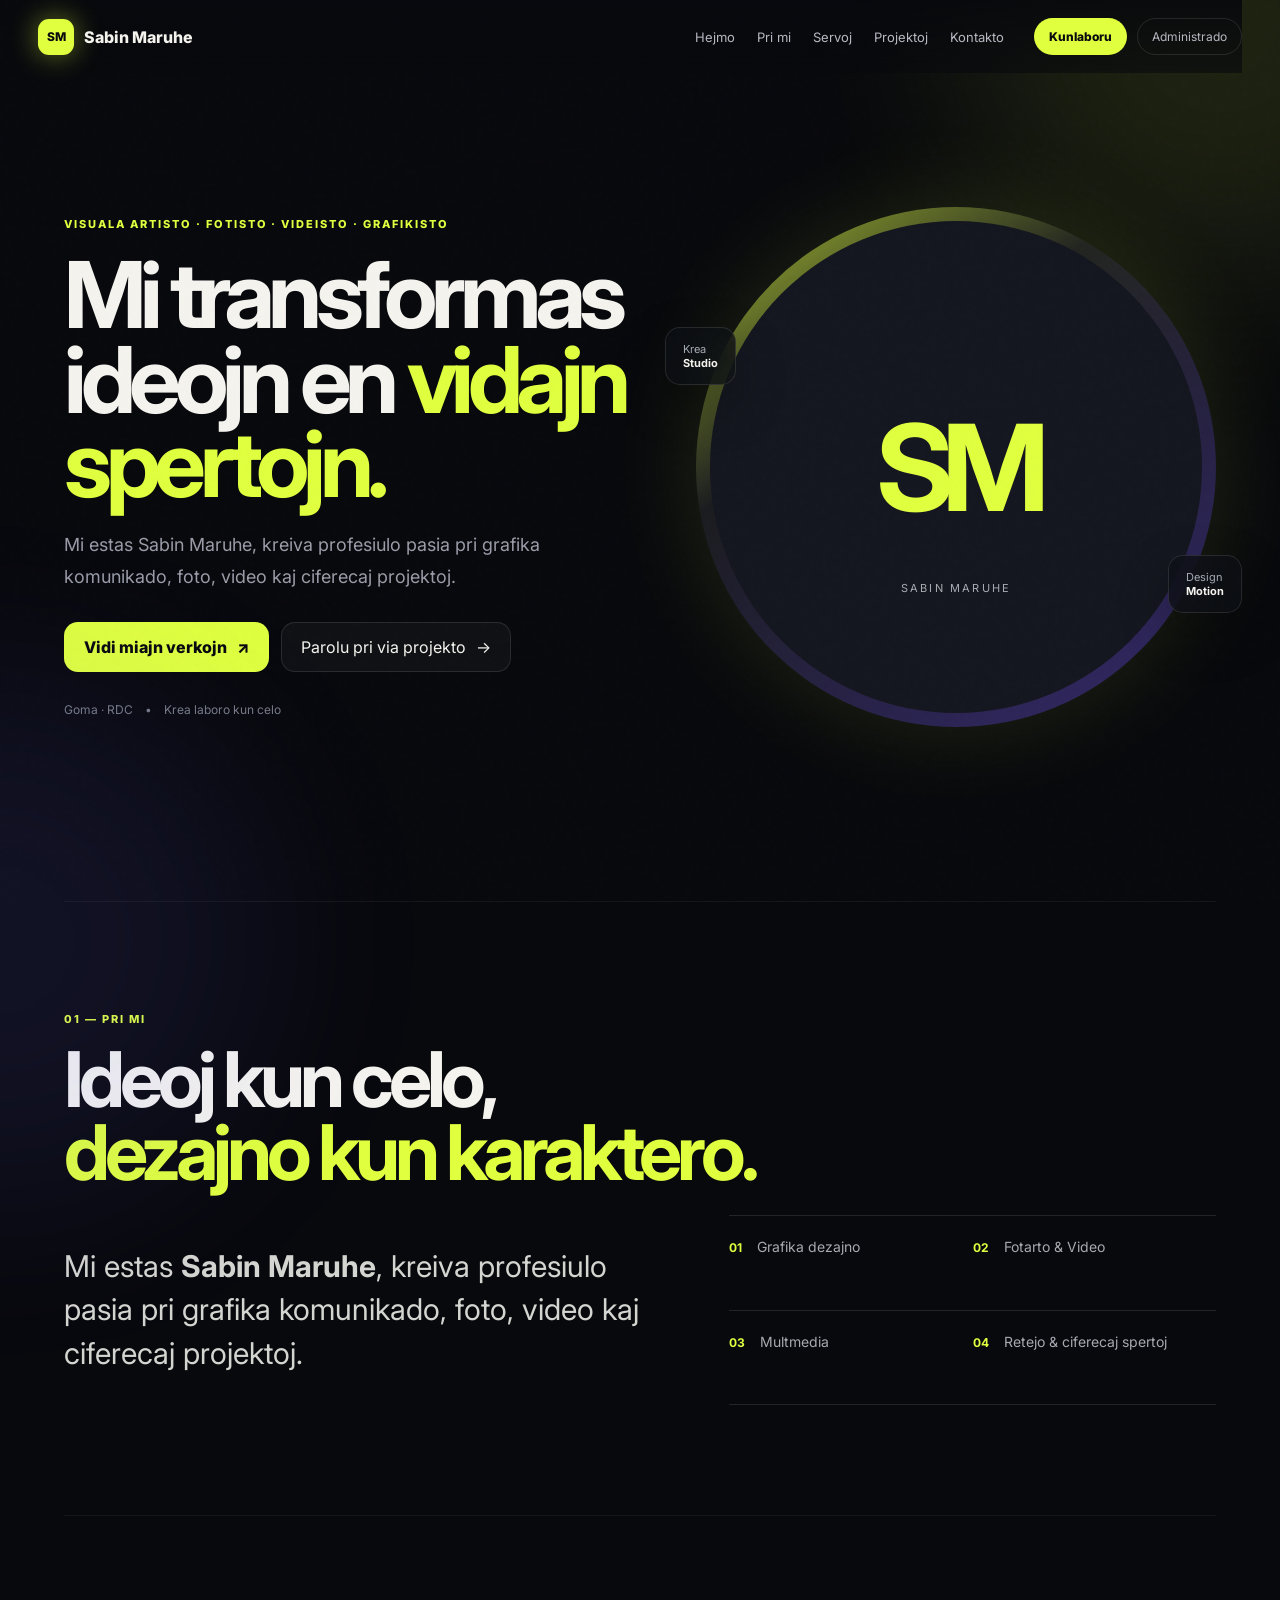
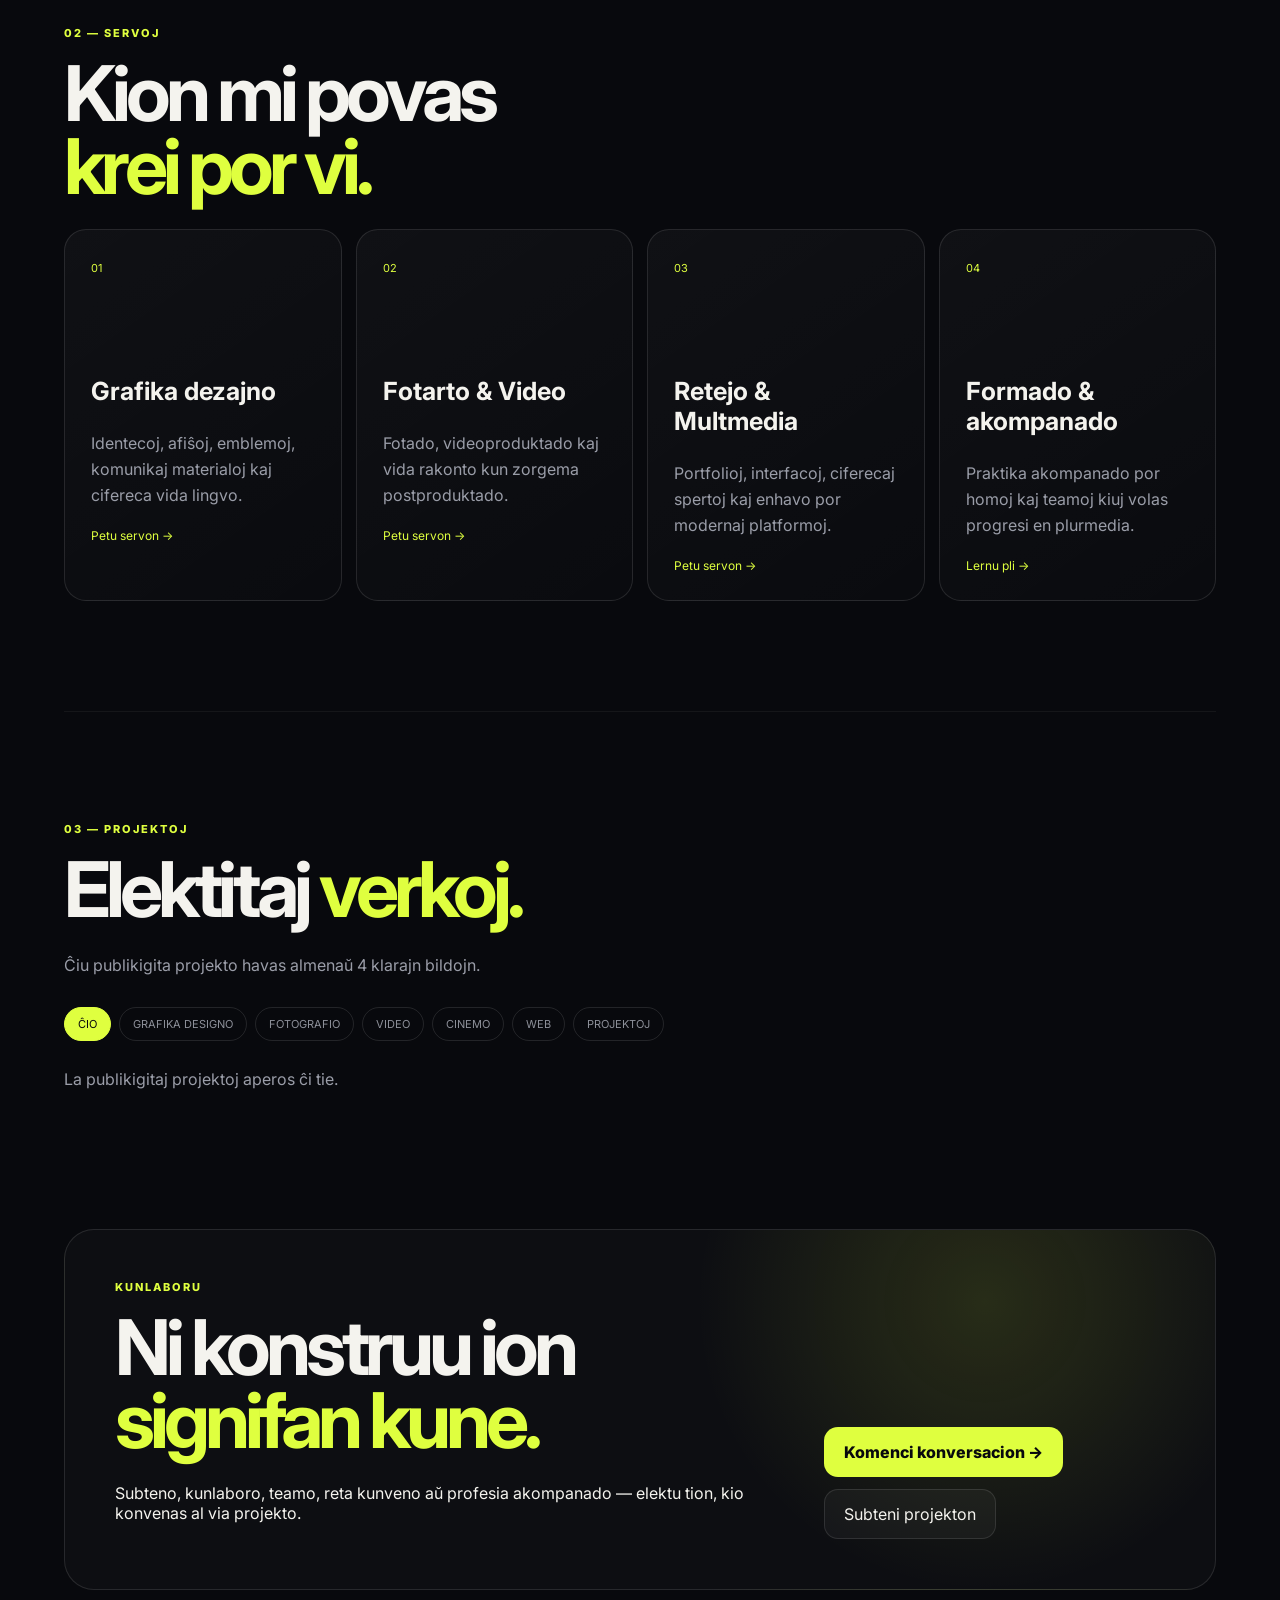
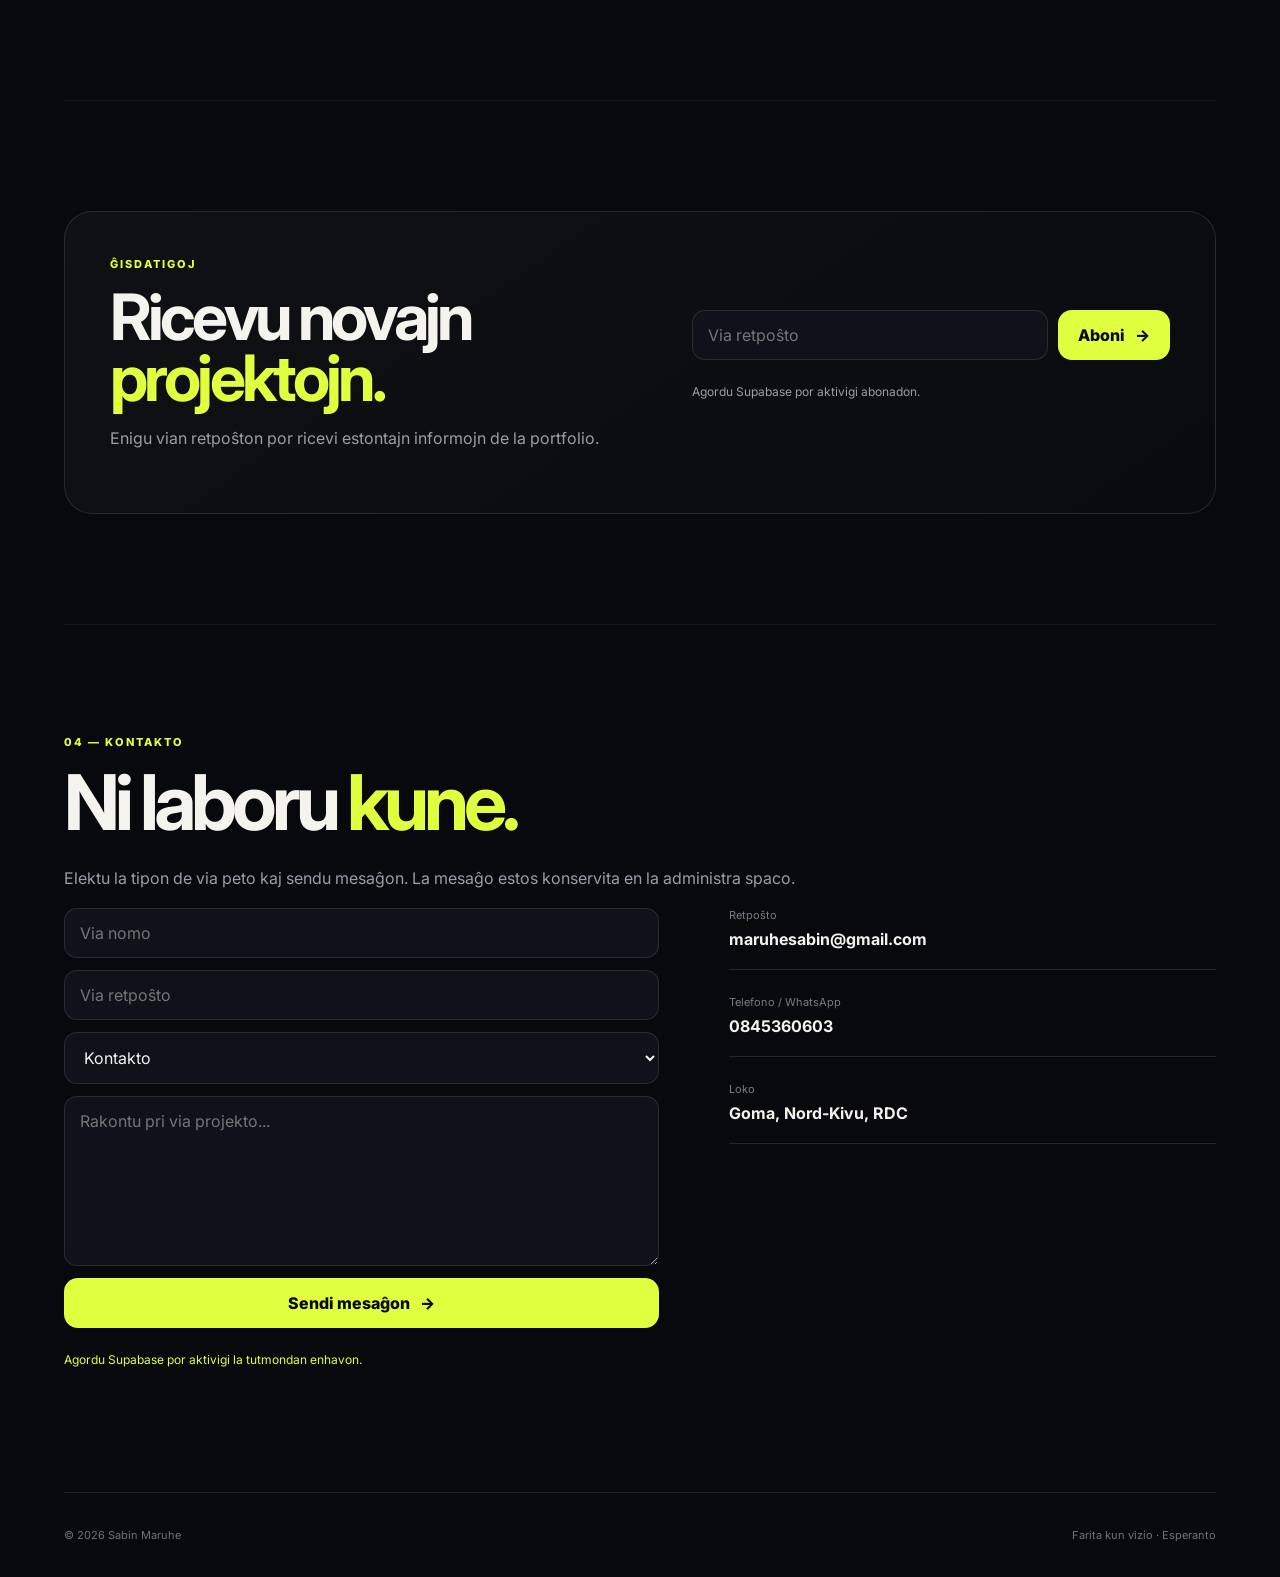
==== index.html @ be7c80eb "sabin-maruhe-portfolio Portfolio professionnel de Sabin Maruhe — graphisme, photographie, vidéo et m" ====
<!doctype html>
<html lang="eo">
<head>
<meta charset="utf-8">
<meta name="viewport" content="width=device-width,initial-scale=1">
<meta name="description" content="Sabin Maruhe — portfolio de grafika dezajno, fotarto, video kaj ciferecaj projektoj.">
<meta name="theme-color" content="#08090d">
<title>Sabin Maruhe — Portfolio</title><link rel="icon" type="image/png" href="assets/favicon.png">
<link rel="preconnect" href="https://fonts.googleapis.com">
<link rel="preconnect" href="https://fonts.gstatic.com" crossorigin>
<link href="https://fonts.googleapis.com/css2?family=Inter:wght@400;500;600;700;800&display=swap" rel="stylesheet">
<link rel="stylesheet" href="style.css">
</head>
<body>
<div class="noise" aria-hidden="true"></div><div class="orb orb-a" aria-hidden="true"></div><div class="orb orb-b" aria-hidden="true"></div>

<header class="site-header">
  <a class="brand" href="#home" aria-label="Sabin Maruhe">
    <span class="brand-mark">SM</span><span>Sabin Maruhe</span>
  </a>
  <nav id="mainNav" aria-label="Ĉefa navigado">
    <a href="#home">Hejmo</a><a href="#about">Pri mi</a><a href="#services">Servoj</a><a href="#projects">Projektoj</a><a href="#contact">Kontakto</a>
  </nav>
  <div class="header-actions">
    <a class="pill-link" href="#contact">Kunlaboru</a>
    <a class="admin-link" href="admin.html">Administrado</a>
    <button class="menu-btn" id="menuBtn" aria-label="Menu" aria-expanded="false">☰</button>
  </div>
</header>

<main>
<section id="home" class="hero section-pad">
  <div class="hero-copy reveal">
    <div class="eyebrow">VISUALA ARTISTO · FOTISTO · VIDEISTO · GRAFIKISTO</div>
    <h1 id="heroTitle">Mi transformas <span>ideojn</span> en vidajn spertojn.</h1>
    <p id="heroBio" class="lead">Grafika dezajno, fotarto, video kaj ciferecaj spertoj kreitaj por doni al projektoj klaran kaj fortan identecon.</p>
    <div class="hero-actions">
      <a class="btn primary" href="#projects">Vidi miajn verkojn <span>↗</span></a>
      <a class="btn secondary" href="#contact">Parolu pri via projekto <span>→</span></a>
    </div>
    <div class="hero-trust"><span id="heroLocation">Goma · RDC</span><span>•</span><span>Krea laboro kun celo</span></div>
  </div>
  <div class="hero-visual reveal delay-1">
    <div class="profile-frame">
      <img id="profileImage" class="profile-image hidden" alt="Profilfoto de Sabin Maruhe" loading="eager">
      <div id="profileFallback" class="profile-placeholder"><strong>SM</strong><small>Sabin Maruhe</small></div>
      <div class="floating-card card-one">Krea<br><b>Studio</b></div>
      <div class="floating-card card-two">Design<br><b>Motion</b></div>
    </div>
  </div>
</section>

<section id="about" class="section-pad section">
  <div class="section-head reveal"><div class="eyebrow">01 — PRI MI</div><h2>Ideoj kun celo,<br><span>dezajno kun karaktero.</span></h2></div>
  <div class="about-grid">
    <p id="aboutBio" class="large-text reveal">Mi estas <b>Sabin Maruhe</b>, kreiva profesiulo pasia pri grafika komunikado, foto, video kaj ciferecaj projektoj.</p>
    <div class="facts reveal delay-1">
      <div><b>01</b><span>Grafika dezajno</span></div><div><b>02</b><span>Fotarto & Video</span></div>
      <div><b>03</b><span>Multmedia</span></div><div><b>04</b><span>Retejo & ciferecaj spertoj</span></div>
    </div>
  </div>
</section>

<section id="services" class="section-pad section">
  <div class="section-head reveal"><div class="eyebrow">02 — SERVOJ</div><h2>Kion mi povas<br><span>krei por vi.</span></h2></div>
  <div class="service-grid">
    <article class="service-card reveal"><span>01</span><h3>Grafika dezajno</h3><p>Identecoj, afiŝoj, emblemoj, komunikaj materialoj kaj cifereca vida lingvo.</p><a href="#contact" data-request="Grafika dezajno">Petu servon →</a></article>
    <article class="service-card reveal delay-1"><span>02</span><h3>Fotarto & Video</h3><p>Fotado, videoproduktado kaj vida rakonto kun zorgema postproduktado.</p><a href="#contact" data-request="Fotarto / Video">Petu servon →</a></article>
    <article class="service-card reveal delay-2"><span>03</span><h3>Retejo & Multmedia</h3><p>Portfolioj, interfacoj, ciferecaj spertoj kaj enhavo por modernaj platformoj.</p><a href="#contact" data-request="Retejo / Multmedia">Petu servon →</a></article>
    <article class="service-card reveal"><span>04</span><h3>Formado & akompanado</h3><p>Praktika akompanado por homoj kaj teamoj kiuj volas progresi en plurmedia.</p><a href="#contact" data-request="Formado / Akompanado">Lernu pli →</a></article>
  </div>
</section>

<section id="projects" class="section-pad section">
  <div class="section-head reveal"><div class="eyebrow">03 — PROJEKTOJ</div><h2>Elektitaj <span>verkoj.</span></h2><p class="section-note">Ĉiu publikigita projekto havas almenaŭ 4 klarajn bildojn.</p></div>
  <div id="categoryBar" class="category-bar"></div>
  <div id="projectGrid" class="project-grid"></div>
  <div id="emptyProjects" class="empty-state hidden">La publikigitaj projektoj aperos ĉi tie.</div>
</section>

<section id="collaborate" class="section-pad cta-section">
  <div class="cta-card reveal">
    <div><div class="eyebrow">KUNLABORU</div><h2>Ni konstruu ion<br><span>signifan kune.</span></h2><p>Subteno, kunlaboro, teamo, reta kunveno aŭ profesia akompanado — elektu tion, kio konvenas al via projekto.</p></div>
    <div class="cta-actions"><a class="btn primary" href="#contact">Komenci konversacion →</a><a class="btn secondary" href="#contact" data-request="Subteni projekton">Subteni projekton</a></div>
  </div>
</section>

<section id="newsletter" class="section-pad section">
  <div class="newsletter-card reveal">
    <div><div class="eyebrow">ĜISDATIGOJ</div><h2>Ricevu novajn <span>projektojn.</span></h2><p>Enigu vian retpoŝton por ricevi estontajn informojn de la portfolio.</p></div>
    <form id="newsletterForm" class="newsletter-form">
      <input id="subscriberEmail" type="email" maxlength="320" required placeholder="Via retpoŝto" autocomplete="email" aria-label="Via retpoŝto">
      <button class="btn primary" type="submit">Aboni <span>→</span></button>
      <p id="newsletterStatus" class="form-status"></p>
    </form>
  </div>
</section>

<section id="contact" class="section-pad section">
  <div class="section-head reveal"><div class="eyebrow">04 — KONTAKTO</div><h2>Ni laboru <span>kune.</span></h2><p>Elektu la tipon de via peto kaj sendu mesaĝon. La mesaĝo estos konservita en la administra spaco.</p></div>
  <div class="contact-grid">
    <form id="contactForm" class="contact-form reveal">
      <input id="senderName" required maxlength="120" placeholder="Via nomo" autocomplete="name">
      <input id="senderEmail" required type="email" maxlength="320" placeholder="Via retpoŝto" autocomplete="email">
      <select id="requestType">
        <option>Kontakto</option><option>Kunlaboro</option><option>Subteni projekton</option><option>Aliĝi al la teamo</option>
        <option>Renkontiĝo Zoom / Google Meet</option><option>Formado en plurmedia</option><option>Akompanado de projekto</option>
      </select>
      <textarea id="senderMessage" required maxlength="5000" rows="7" placeholder="Rakontu pri via projekto..."></textarea>
      <button class="btn primary" type="submit">Sendi mesaĝon <span>→</span></button>
      <p id="formStatus" class="form-status" role="status"></p>
    </form>
    <aside class="contact-info reveal delay-1">
      <div><span>Retpoŝto</span><b id="emailText">maruhesabin@gmail.com</b></div>
      <div><span>Telefono / WhatsApp</span><b id="phoneText">0845360603</b></div>
      <div><span>Loko</span><b id="locationText">Goma, Nord-Kivu, RDC</b></div>
      <div id="socialLinks" class="social-links"></div>
    </aside>
  </div>
</section>
</main>

<footer><span>© <span id="year"></span> Sabin Maruhe</span><span>Farita kun vizio · Esperanto</span></footer>
<script src="supabase-config.js"></script>
<script src="assets/supabase.min.js"></script>
<script src="app.js"></script>
</body>
</html>
---- style.css ----
:root{--accent:#dfff3f;--bg:#08090d;--text:#f4f3ee;--muted:#9a9da8;--line:rgba(255,255,255,.11);--card:rgba(16,18,25,.72);--max:1240px}*{box-sizing:border-box}html{scroll-behavior:smooth}body{margin:0;background:var(--bg);color:var(--text);font-family:Inter,system-ui,sans-serif;overflow-x:hidden}a{color:inherit;text-decoration:none}button,input,textarea,select{font:inherit}button{cursor:pointer}.noise{position:fixed;inset:0;pointer-events:none;opacity:.025;background-image:url("data:image/svg+xml,%3Csvg viewBox='0 0 180 180' xmlns='http://www.w3.org/2000/svg'%3E%3Cfilter id='n'%3E%3CfeTurbulence type='fractalNoise' baseFrequency='.9' numOctaves='3' stitchTiles='stitch'/%3E%3C/filter%3E%3Crect width='100%25' height='100%25' filter='url(%23n)' opacity='.5'/%3E%3C/svg%3E");z-index:20}.orb{position:fixed;width:520px;height:520px;border-radius:50%;filter:blur(100px);opacity:.1;pointer-events:none}.orb-a{background:var(--accent);top:-240px;right:-200px}.orb-b{background:#6c63ff;bottom:-300px;left:-260px}.site-header{position:sticky;top:0;z-index:30;width:min(var(--max),94vw);margin:auto;padding:18px 0;display:flex;align-items:center;gap:30px;background:linear-gradient(180deg,rgba(8,9,13,.92),rgba(8,9,13,.6));backdrop-filter:blur(18px)}.brand{display:flex;align-items:center;gap:10px;font-weight:800;white-space:nowrap}.brand-mark{width:36px;height:36px;border-radius:11px;display:grid;place-items:center;background:var(--accent);color:#090a0d;font-size:12px;box-shadow:0 0 28px color-mix(in srgb,var(--accent),transparent 55%)}nav{display:flex;gap:22px;margin-left:auto}nav a{font-size:13px;color:#b7b9c2;transition:.25s}nav a:hover{color:var(--text)}.header-actions{display:flex;align-items:center;gap:10px}.pill-link,.admin-link{font-size:12px;border:1px solid var(--line);padding:10px 14px;border-radius:999px;transition:.25s}.pill-link{background:var(--accent);color:#090a0d;border-color:transparent;font-weight:800}.pill-link:hover,.btn:hover{transform:translateY(-2px);box-shadow:0 14px 40px rgba(0,0,0,.25)}.admin-link{color:#b7b9c2}.menu-btn{display:none;background:none;border:0;color:var(--text);font-size:22px}.section-pad{width:min(var(--max),90vw);margin:auto;padding:110px 0}.hero{min-height:calc(100vh - 72px);display:grid;grid-template-columns:1.05fr .95fr;align-items:center;gap:70px;padding-top:70px}.eyebrow{font-size:11px;letter-spacing:.18em;color:var(--accent);font-weight:800}.hero h1{font-size:clamp(58px,7.2vw,108px);line-height:.92;letter-spacing:-.07em;margin:22px 0}.hero h1 span,h2 span{color:var(--accent)}.lead{font-size:18px;line-height:1.75;color:var(--muted);max-width:690px}.hero-actions,.cta-actions{display:flex;gap:12px;flex-wrap:wrap;margin-top:30px}.btn{display:inline-flex;align-items:center;justify-content:center;gap:10px;padding:14px 19px;border-radius:14px;border:1px solid var(--line);transition:transform .25s,box-shadow .25s,background .25s}.btn.primary{background:var(--accent);color:#08090d;border-color:transparent;font-weight:800}.btn.secondary{background:rgba(255,255,255,.035);color:var(--text)}.hero-trust{display:flex;gap:12px;margin-top:30px;color:#777b86;font-size:12px}.hero-visual{display:grid;place-items:center}.profile-frame{width:min(520px,90vw);aspect-ratio:1/1;position:relative;border-radius:50%;padding:14px;background:linear-gradient(145deg,rgba(223,255,63,.75),rgba(255,255,255,.08) 35%,rgba(120,90,255,.4));box-shadow:0 0 100px rgba(223,255,63,.12);animation:float 7s ease-in-out infinite}.profile-frame:before{content:"";position:absolute;inset:8%;border:1px solid rgba(255,255,255,.16);border-radius:50%;animation:spin 18s linear infinite}.profile-image,.profile-placeholder{width:100%;height:100%;border-radius:50%;object-fit:cover;background:#151720;display:grid;place-items:center}.profile-placeholder strong{font-size:120px;letter-spacing:-.1em;color:var(--accent)}.profile-placeholder small{position:absolute;bottom:24%;font-size:11px;letter-spacing:.2em;text-transform:uppercase;color:#a9abb3}.floating-card{position:absolute;padding:14px 17px;border:1px solid var(--line);background:rgba(13,15,21,.75);backdrop-filter:blur(18px);border-radius:15px;font-size:11px;color:#a8abb5;box-shadow:0 20px 50px rgba(0,0,0,.25)}.floating-card b{color:var(--text)}.card-one{left:-6%;top:23%;animation:float 5s ease-in-out infinite}.card-two{right:-5%;bottom:22%;animation:float 6s .8s ease-in-out infinite}.section{border-top:1px solid rgba(255,255,255,.05)}.section-head h2,.cta-card h2{font-size:clamp(45px,6vw,82px);line-height:.95;letter-spacing:-.065em;margin:18px 0 25px}.section-note,.section-head p{color:var(--muted);line-height:1.7}.about-grid{display:grid;grid-template-columns:1.1fr .9fr;gap:70px}.large-text{font-size:30px;line-height:1.45;color:#d4d4d0}.facts{display:grid;grid-template-columns:1fr 1fr;border-top:1px solid var(--line)}.facts div{padding:20px 0;border-bottom:1px solid var(--line)}.facts b{color:var(--accent);font-size:12px;margin-right:15px}.facts span{color:#a7a9b1;font-size:14px}.service-grid{display:grid;grid-template-columns:repeat(4,1fr);gap:14px}.service-card{min-height:330px;padding:26px;border:1px solid var(--line);border-radius:22px;background:linear-gradient(145deg,rgba(255,255,255,.035),rgba(255,255,255,.01));transition:.35s}.service-card:hover{transform:translateY(-8px);border-color:rgba(223,255,63,.35);box-shadow:0 30px 80px rgba(0,0,0,.25)}.service-card>span{color:var(--accent);font-size:11px}.service-card h3{font-size:25px;margin-top:100px}.service-card p{color:var(--muted);line-height:1.6}.service-card a,.text-link{color:var(--accent);font-size:12px;border:0;background:none;padding:0}.category-bar{display:flex;gap:8px;flex-wrap:wrap;margin:28px 0}.filter-btn{background:transparent;color:#8d9099;border:1px solid var(--line);border-radius:999px;padding:9px 13px;font-size:11px;transition:.2s}.filter-btn.active,.filter-btn:hover{background:var(--accent);color:#08090d;border-color:var(--accent)}.project-grid{display:grid;grid-template-columns:repeat(2,1fr);gap:16px}.project-card{border:1px solid var(--line);background:rgba(255,255,255,.025);border-radius:24px;overflow:hidden;transition:.35s}.project-card:hover{transform:translateY(-7px);box-shadow:0 35px 90px rgba(0,0,0,.3)}.project-media{aspect-ratio:16/10;position:relative;background:#11131a;overflow:hidden}.project-media img{width:100%;height:100%;object-fit:cover;transition:transform .7s}.project-card:hover img{transform:scale(1.045)}.media-fallback{width:100%;height:100%;display:grid;place-items:center;color:var(--accent);font-size:70px;font-weight:800}.project-count{position:absolute;right:14px;top:14px;padding:7px 10px;border-radius:999px;background:rgba(0,0,0,.55);backdrop-filter:blur(10px);font-size:10px}.project-info{padding:22px}.project-meta{display:flex;justify-content:space-between;gap:15px;color:#7f838d;font-size:10px;text-transform:uppercase;letter-spacing:.08em}.project-info h3{font-size:30px;margin:16px 0 8px}.project-info p{color:var(--muted);line-height:1.65}.cta-section{padding-top:30px}.cta-card{border:1px solid var(--line);border-radius:30px;padding:50px;background:radial-gradient(circle at 80% 20%,rgba(223,255,63,.13),transparent 30%),rgba(255,255,255,.025);display:flex;justify-content:space-between;gap:50px;align-items:end}.contact-grid{display:grid;grid-template-columns:1.1fr .9fr;gap:70px}.contact-form{display:grid;gap:12px}.contact-form input,.contact-form textarea,.contact-form select,.admin-login input,.panel input,.panel textarea,.panel select{width:100%;background:#101219;color:var(--text);border:1px solid var(--line);border-radius:13px;padding:14px 15px;outline:none}.contact-form input:focus,.contact-form textarea:focus,.contact-form select:focus,.panel input:focus,.panel textarea:focus{border-color:rgba(223,255,63,.5);box-shadow:0 0 0 3px rgba(223,255,63,.06)}.contact-info{display:grid;align-content:start;gap:25px}.contact-info>div{border-bottom:1px solid var(--line);padding-bottom:20px}.contact-info span{display:block;color:#777b86;font-size:11px;margin-bottom:7px}.social-links{display:flex;flex-wrap:wrap;gap:8px!important;border:0!important}.form-status{color:var(--accent);font-size:12px;min-height:18px}.empty-state,.muted{color:var(--muted)}footer{width:min(var(--max),90vw);margin:auto;padding:35px 0;display:flex;justify-content:space-between;border-top:1px solid var(--line);color:#6f727c;font-size:11px}.reveal{opacity:0;transform:translateY(24px);transition:opacity .8s ease,transform .8s ease}.reveal.in{opacity:1;transform:none}.delay-1{transition-delay:.12s}.delay-2{transition-delay:.22s}.hidden{display:none!important}.modal{position:fixed;inset:0;z-index:100;background:rgba(0,0,0,.82);backdrop-filter:blur(16px);padding:5vh 4vw;overflow:auto}.modal-inner{width:min(1050px,100%);margin:auto;background:#0e1016;border:1px solid var(--line);border-radius:28px;padding:35px;position:relative}.modal-close{position:absolute;right:18px;top:14px;background:transparent;border:0;color:white;font-size:32px}.modal-gallery{display:grid;grid-template-columns:repeat(2,1fr);gap:10px;margin:25px 0}.modal-gallery img{width:100%;aspect-ratio:16/10;object-fit:cover;border-radius:14px}.admin-body{min-height:100vh;background:#08090d}.admin-shell{width:min(1240px,92vw);margin:auto;padding:55px 0}.admin-login{width:min(540px,100%);margin:7vh auto;padding:38px;border:1px solid var(--line);border-radius:28px;background:#101219}.admin-login h1{font-size:48px;letter-spacing:-.06em}.admin-login form{display:grid;gap:10px;margin-top:25px}.back-link{display:inline-block;margin-bottom:45px;color:#8e919b}.dash-head{display:flex;justify-content:space-between;align-items:end;gap:25px;margin-bottom:25px}.dash-head h1{font-size:54px;letter-spacing:-.06em;margin:10px 0}.savebar{position:sticky;top:10px;z-index:20;display:flex;justify-content:space-between;align-items:center;padding:12px 14px;margin-bottom:18px;background:rgba(14,16,22,.86);backdrop-filter:blur(18px);border:1px solid var(--line);border-radius:15px}.savebar span{font-size:12px;color:#8e919b}.savebar span.error{color:#ff7777}.admin-grid{display:grid;grid-template-columns:1fr 1fr;gap:16px}.panel{background:#101219;border:1px solid var(--line);border-radius:22px;padding:24px}.panel.full{grid-column:1/-1}.panel h2{margin-top:0}.panel label{display:grid;gap:7px;color:#a9acb5;font-size:11px;margin:15px 0}.panel-title{display:flex;justify-content:space-between;gap:20px;align-items:center}.mini-btn{background:transparent;color:var(--accent);border:1px solid var(--line);padding:8px 12px;border-radius:999px}.mini-btn.danger{color:#ff7777}.editor-item{background:#0b0c11;border:1px solid var(--line);border-radius:16px;padding:15px;margin:12px 0}.editor-item .row{display:grid;grid-template-columns:1fr 1fr;gap:10px}.editor-actions{display:flex;justify-content:flex-end;gap:8px;margin-top:10px}.media-preview img{width:180px;height:140px;object-fit:cover;border-radius:14px;border:1px solid var(--line)}.upload-row{display:flex;justify-content:space-between;gap:12px;align-items:center;margin:14px 0}.image-list{display:grid;grid-template-columns:repeat(4,1fr);gap:10px}.admin-image{position:relative}.admin-image img{width:100%;aspect-ratio:1/1;object-fit:cover;border-radius:12px}.admin-image span{position:absolute;left:7px;top:7px;background:#000b;color:#fff;padding:3px 7px;border-radius:999px;font-size:10px}.admin-image button{position:absolute;right:6px;bottom:6px}.security-grid{display:grid;grid-template-columns:repeat(3,1fr);gap:10px}.security-grid>div{padding:15px;border:1px solid var(--line);border-radius:14px}.security-grid p{color:var(--muted)}.message-item strong{display:inline-block;color:var(--accent);font-size:11px;margin-top:8px}.switch{display:flex!important;align-items:center;gap:8px}.switch input{width:auto!important}@keyframes float{50%{transform:translateY(-12px)}}@keyframes spin{to{transform:rotate(360deg)}}@media(max-width:950px){nav{display:none}nav.open{display:flex;position:absolute;top:72px;left:0;right:0;background:#0c0e13;padding:18px;flex-direction:column;border:1px solid var(--line);border-radius:16px}.menu-btn{display:block}.pill-link{display:none}.hero{grid-template-columns:1fr}.hero-visual{order:-1}.profile-frame{width:min(430px,82vw)}.service-grid{grid-template-columns:1fr 1fr}.about-grid,.contact-grid{grid-template-columns:1fr}.cta-card{flex-direction:column;align-items:start}.admin-grid{grid-template-columns:1fr}.panel.full{grid-column:auto}.image-list{grid-template-columns:repeat(3,1fr)}}@media(max-width:620px){.site-header{width:92vw}.section-pad{padding:80px 0}.hero h1{font-size:58px}.service-grid,.project-grid,.modal-gallery{grid-template-columns:1fr}.profile-placeholder strong{font-size:85px}.floating-card{display:none}.project-info h3{font-size:25px}.upload-row{align-items:start;flex-direction:column}.image-list{grid-template-columns:repeat(2,1fr)}footer{flex-direction:column;gap:10px}.admin-shell{padding:30px 0}.dash-head{align-items:start;flex-direction:column}.dash-head h1{font-size:43px}.editor-item .row{grid-template-columns:1fr}.security-grid{grid-template-columns:1fr}}@media(prefers-reduced-motion:reduce){*,*:before,*:after{animation:none!important;scroll-behavior:auto!important;transition:none!important}}

/* V3 premium additions */
body.modal-open{overflow:hidden}
.profile-placeholder{position:relative}
.badge{display:inline-flex;align-items:center;gap:6px;padding:5px 9px;border-radius:999px;border:1px solid var(--line);font-size:10px;color:#a9acb5;white-space:nowrap}
.badge.ok{color:#bdf45d;border-color:rgba(189,244,93,.25)}
.badge.warn{color:#ffbf66;border-color:rgba(255,191,102,.25)}
.error-status{color:#ff7777!important}
.security-note{display:block;margin-top:18px;color:#737783;line-height:1.6}
.dash-actions{display:flex;gap:8px;flex-wrap:wrap}
.image-spec-card{display:flex;gap:10px;flex-direction:column;margin:18px 0;padding:14px 16px;border-radius:15px;background:rgba(223,255,63,.04);border:1px solid rgba(223,255,63,.15);color:#aeb1ba;font-size:12px;line-height:1.6}
.image-spec-card b{color:var(--accent)}
.upload-help{margin-top:6px;color:#70747e;font-size:10px;line-height:1.5}
.project-admin-head{display:flex;justify-content:space-between;gap:12px;align-items:center;margin-bottom:12px}
.project-admin-head>div{display:flex;gap:8px;align-items:center;min-width:0}
.project-admin-head b{overflow:hidden;text-overflow:ellipsis;white-space:nowrap}
.subscriber-row{display:flex;align-items:center;justify-content:space-between;gap:12px;padding:14px 0;border-bottom:1px solid var(--line)}
.newsletter-card{display:grid;grid-template-columns:1fr .9fr;gap:50px;align-items:center;padding:45px;border:1px solid var(--line);border-radius:28px;background:linear-gradient(145deg,rgba(255,255,255,.035),rgba(255,255,255,.01))}
.newsletter-card h2{font-size:clamp(40px,5vw,68px);line-height:.95;letter-spacing:-.06em;margin:16px 0}
.newsletter-card h2 span{color:var(--accent)}
.newsletter-card p{color:var(--muted);line-height:1.7}
.newsletter-form{display:grid;grid-template-columns:1fr auto;gap:10px}
.newsletter-form input{width:100%;background:#101219;color:var(--text);border:1px solid var(--line);border-radius:13px;padding:14px 15px;outline:none}
.newsletter-form input:focus{border-color:rgba(223,255,63,.5);box-shadow:0 0 0 3px rgba(223,255,63,.06)}
.newsletter-form .form-status{grid-column:1/-1}
@media(max-width:950px){.newsletter-card{grid-template-columns:1fr;gap:20px}}
@media(max-width:620px){.newsletter-form{grid-template-columns:1fr}.project-admin-head{align-items:flex-start;flex-direction:column}.subscriber-row{align-items:flex-start;flex-direction:column}}
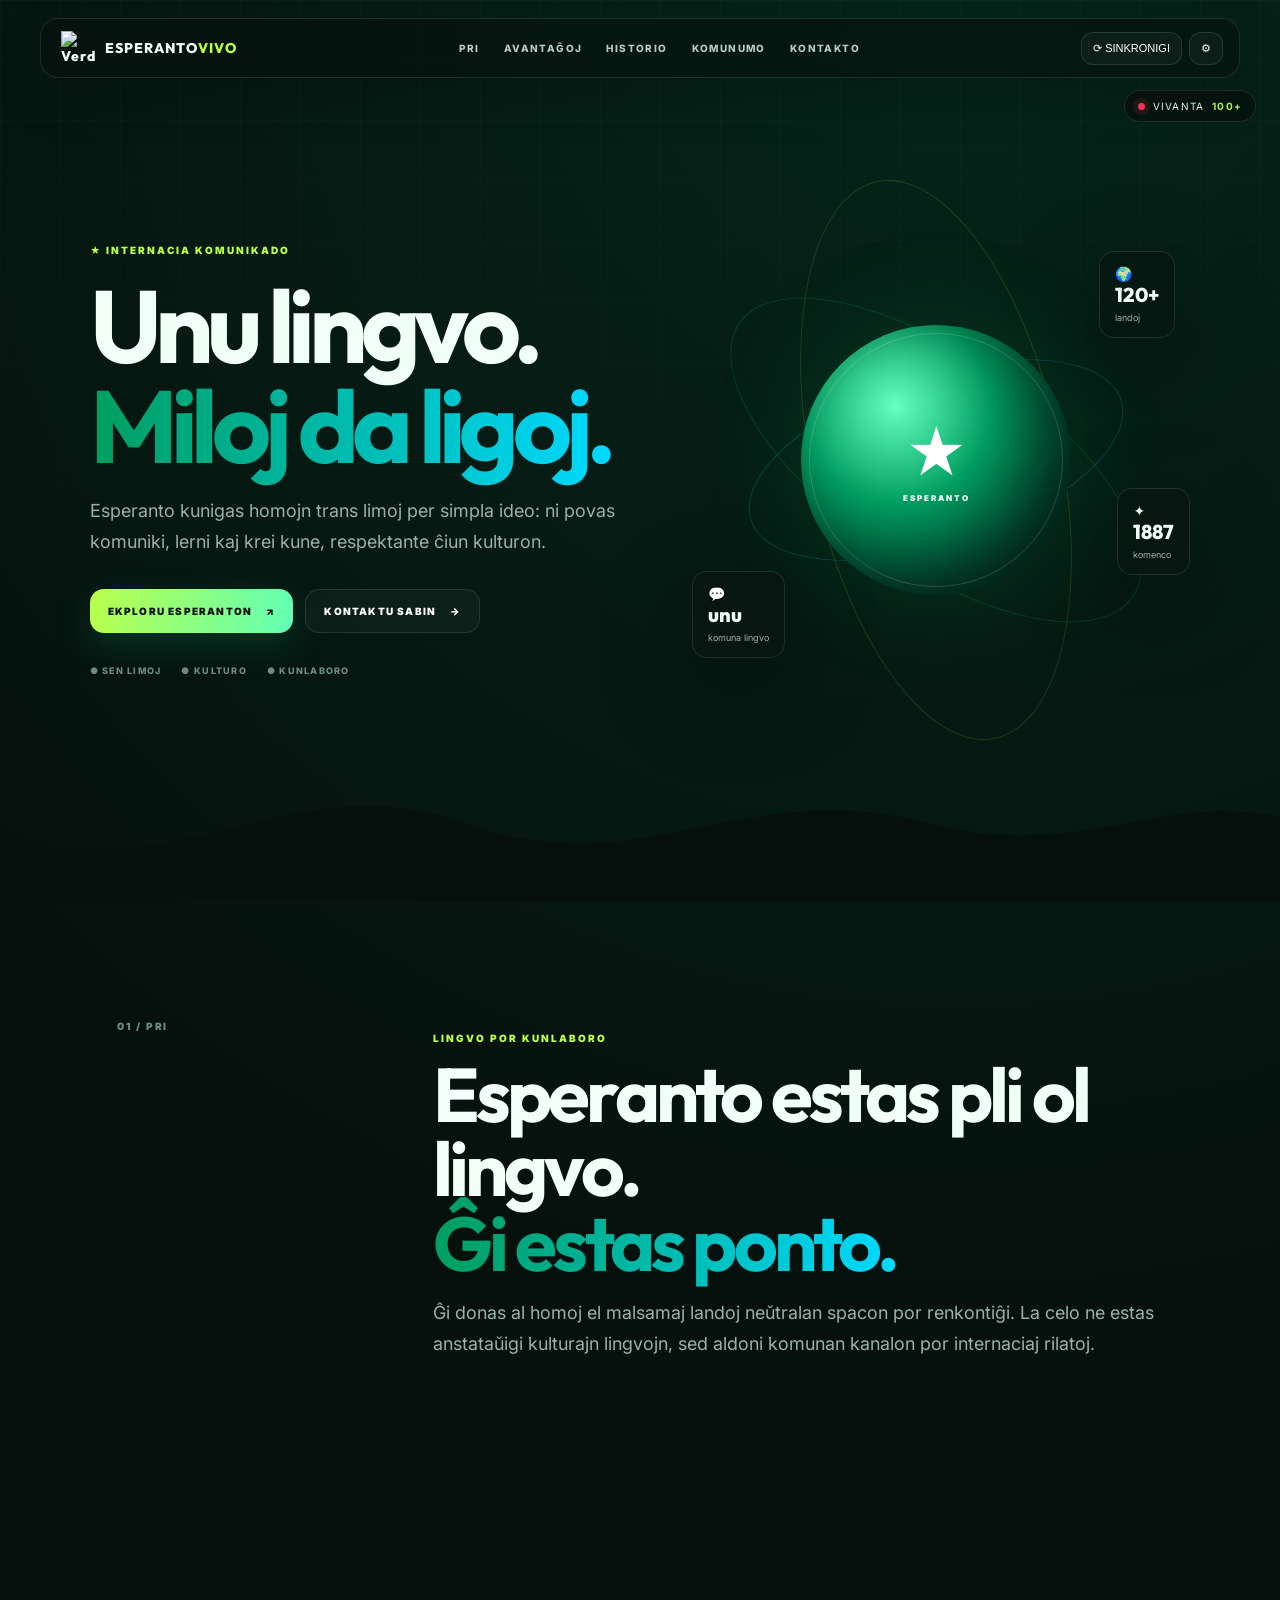
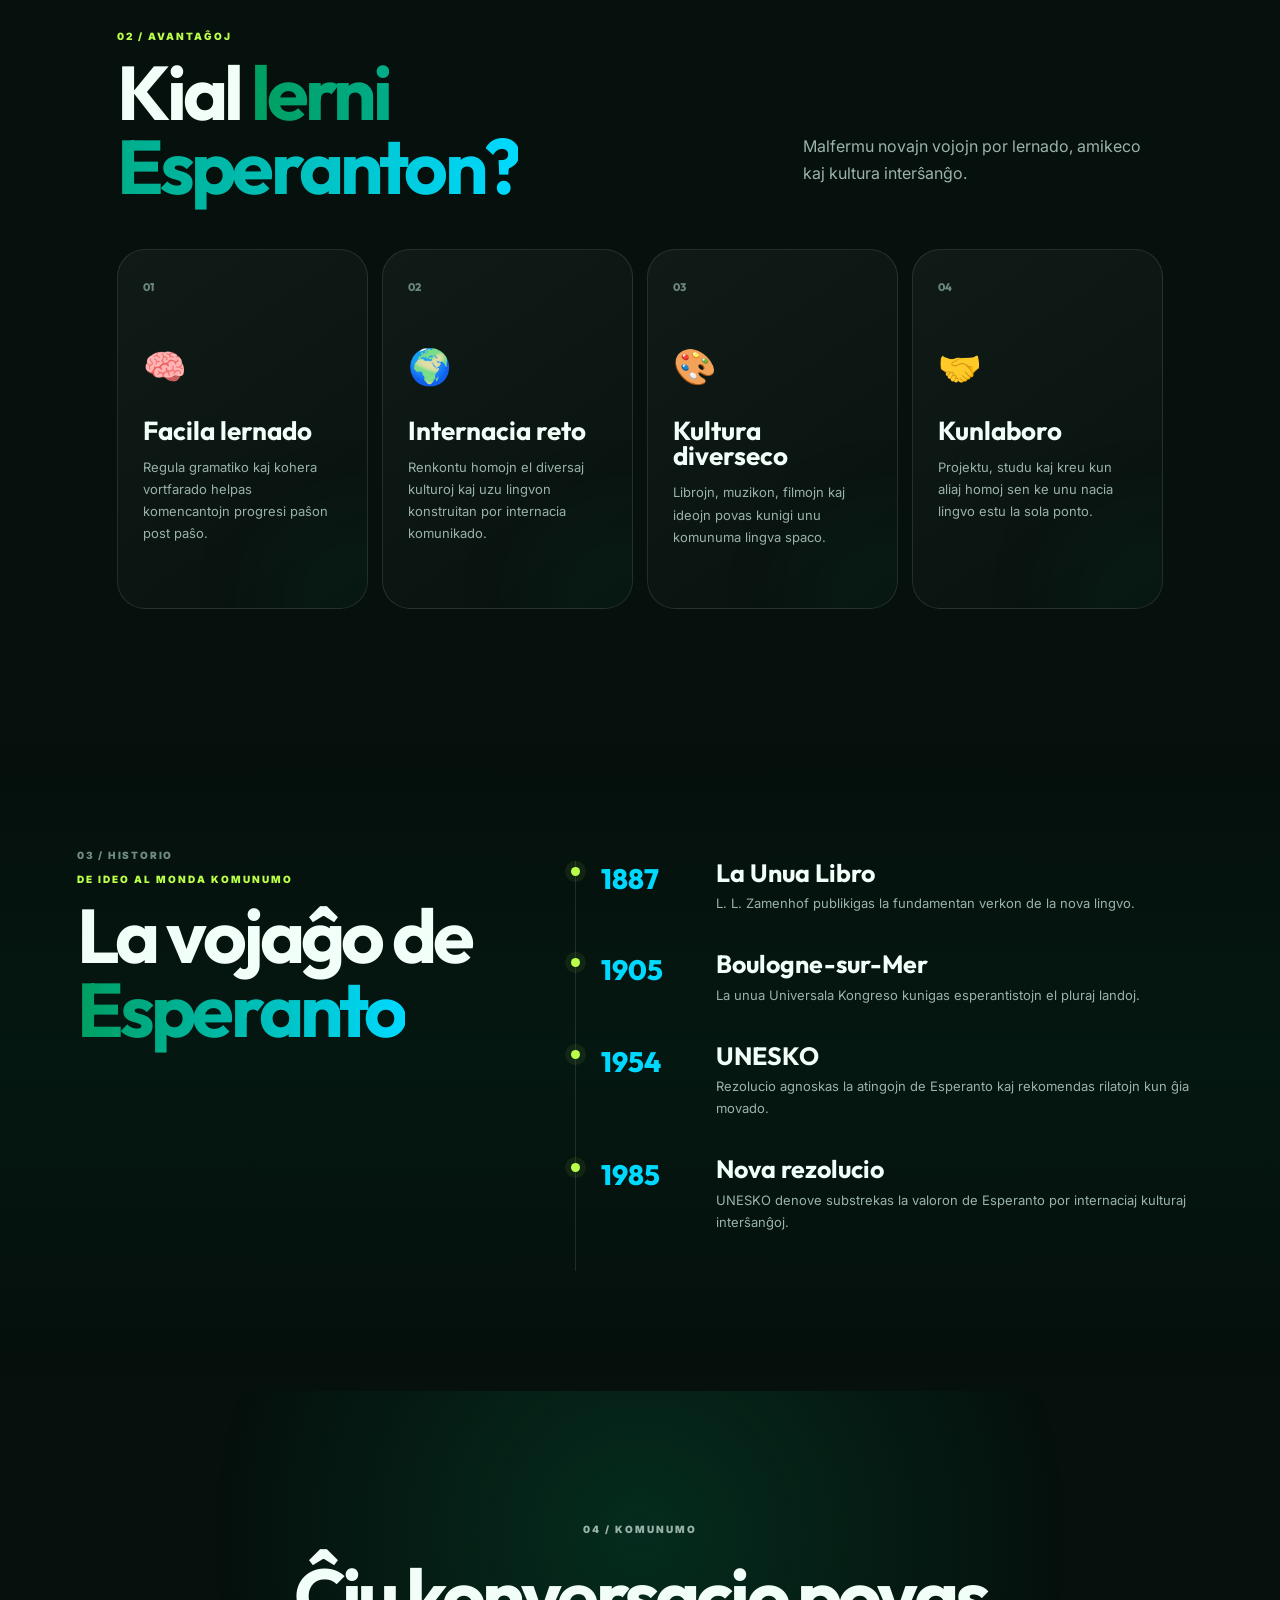
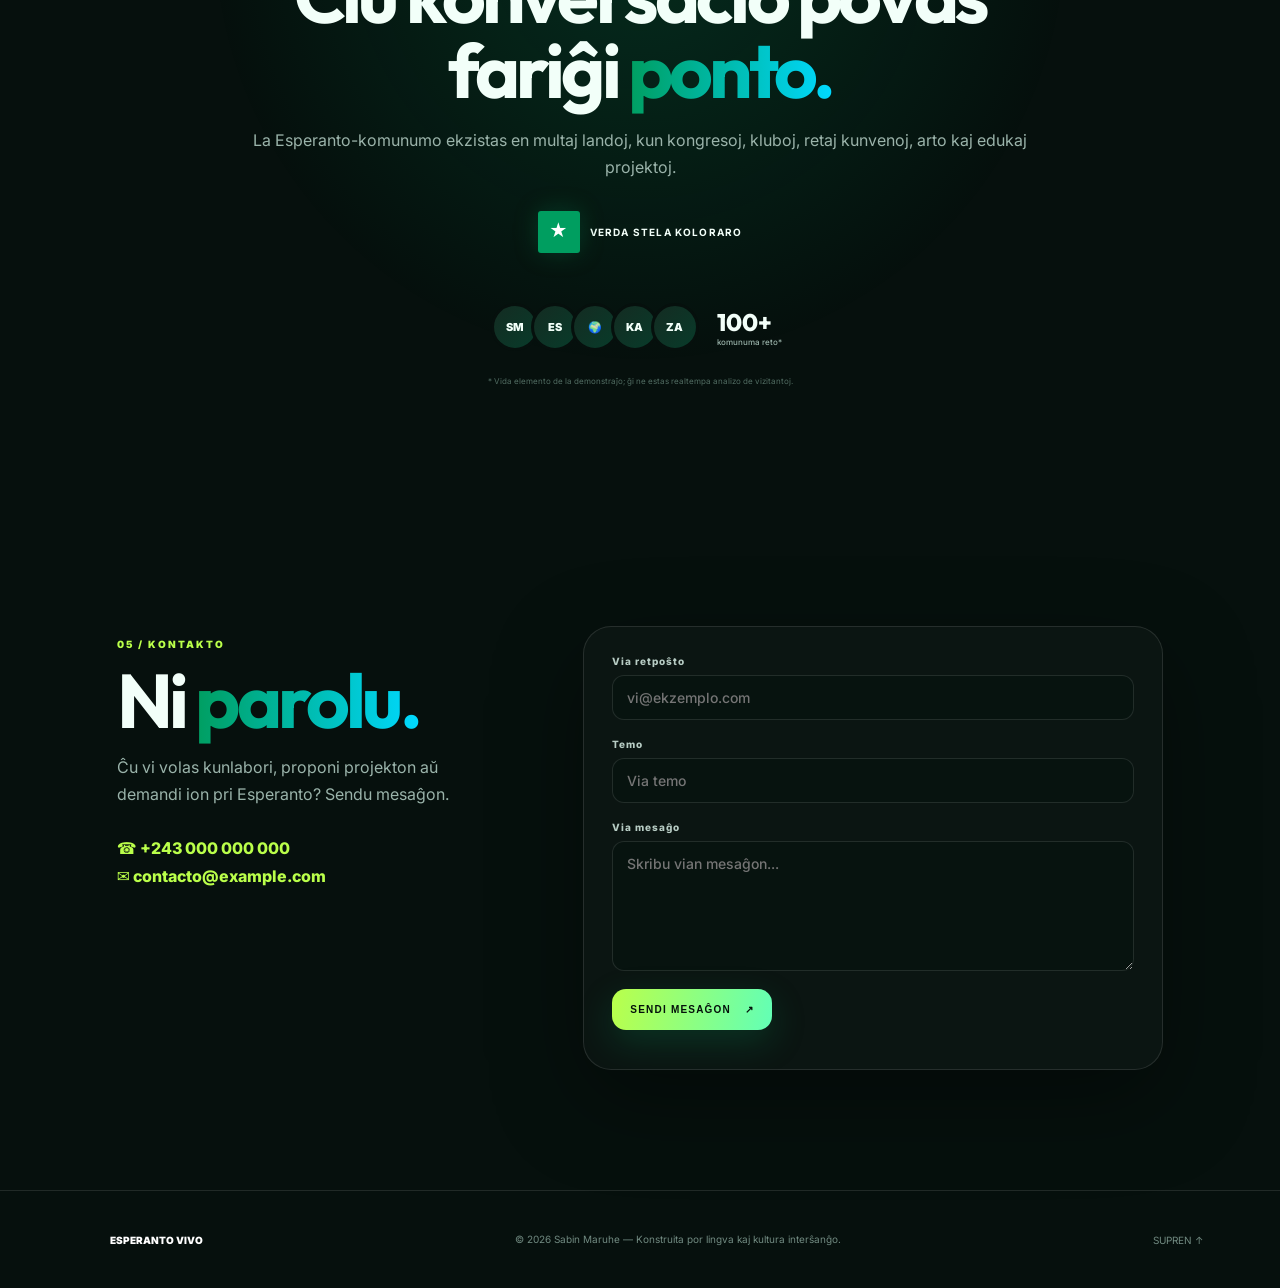
==== commit b2c45f38: "Esperanto Ni konstruas la mondon" ====
--- a/index.html
+++ b/index.html
@@ -1,128 +1,114 @@
 <!doctype html>
 <html lang="eo">
 <head>
-<meta charset="utf-8">
-<meta name="viewport" content="width=device-width,initial-scale=1">
-<meta name="description" content="Sabin Maruhe — portfolio de grafika dezajno, fotarto, video kaj ciferecaj projektoj.">
-<meta name="theme-color" content="#08090d">
-<title>Sabin Maruhe — Portfolio</title><link rel="icon" type="image/png" href="assets/favicon.png">
-<link rel="preconnect" href="https://fonts.googleapis.com">
-<link rel="preconnect" href="https://fonts.gstatic.com" crossorigin>
-<link href="https://fonts.googleapis.com/css2?family=Inter:wght@400;500;600;700;800&display=swap" rel="stylesheet">
-<link rel="stylesheet" href="style.css">
+  <meta charset="utf-8">
+  <meta name="viewport" content="width=device-width, initial-scale=1">
+  <meta name="theme-color" content="#009e60">
+  <meta name="description" content="Esperanto — lingvo de internacia kunlaboro, amikeco kaj kultura interŝanĝo. Kreita de Sabin Maruhe.">
+  <title>Esperanto Vivo — Sabin Maruhe</title>
+  <link rel="icon" href="assets/logo.svg" type="image/svg+xml">
+  <link rel="preconnect" href="https://fonts.googleapis.com">
+  <link rel="preconnect" href="https://fonts.gstatic.com" crossorigin>
+  <link href="https://fonts.googleapis.com/css2?family=Inter:wght@400;500;600;700;800;900&family=Outfit:wght@400;500;600;700;800;900&display=swap" rel="stylesheet">
+  <link rel="stylesheet" href="styles.css">
 </head>
 <body>
-<div class="noise" aria-hidden="true"></div><div class="orb orb-a" aria-hidden="true"></div><div class="orb orb-b" aria-hidden="true"></div>
+  <div class="progress" id="progress"></div>
+  <div class="live-pill"><span class="live-dot"></span><span id="liveText">VIVANTA</span><b id="visitorCount">100+</b></div>
 
-<header class="site-header">
-  <a class="brand" href="#home" aria-label="Sabin Maruhe">
-    <span class="brand-mark">SM</span><span>Sabin Maruhe</span>
-  </a>
-  <nav id="mainNav" aria-label="Ĉefa navigado">
-    <a href="#home">Hejmo</a><a href="#about">Pri mi</a><a href="#services">Servoj</a><a href="#projects">Projektoj</a><a href="#contact">Kontakto</a>
-  </nav>
-  <div class="header-actions">
-    <a class="pill-link" href="#contact">Kunlaboru</a>
-    <a class="admin-link" href="admin.html">Administrado</a>
-    <button class="menu-btn" id="menuBtn" aria-label="Menu" aria-expanded="false">☰</button>
-  </div>
-</header>
+  <header class="nav-wrap" id="top">
+    <nav class="nav glass" aria-label="Ĉefa navigado">
+      <a class="brand" href="#top" aria-label="Esperanto Vivo">
+        <img src="assets/logo.svg" alt="Verda stelo de Esperanto">
+        <span>ESPERANTO<span class="brand-accent">VIVO</span></span>
+      </a>
+      <div class="nav-links" id="navLinks">
+        <a href="#pri">PRI</a><a href="#avantaĝoj">AVANTAĜOJ</a><a href="#historio">HISTORIO</a><a href="#komunumo">KOMUNUMO</a><a href="#kontakto">KONTAKTO</a>
+      </div>
+      <div class="nav-actions">
+        <button class="icon-btn" id="syncBtn" title="Sinkronigi enhavon">⟳ <span>SINKRONIGI</span></button>
+        <button class="icon-btn" id="adminBtn" title="Administrilo">⚙</button>
+        <button class="burger" id="burger" aria-label="Malfermi menuon">☰</button>
+      </div>
+    </nav>
+  </header>
 
-<main>
-<section id="home" class="hero section-pad">
-  <div class="hero-copy reveal">
-    <div class="eyebrow">VISUALA ARTISTO · FOTISTO · VIDEISTO · GRAFIKISTO</div>
-    <h1 id="heroTitle">Mi transformas <span>ideojn</span> en vidajn spertojn.</h1>
-    <p id="heroBio" class="lead">Grafika dezajno, fotarto, video kaj ciferecaj spertoj kreitaj por doni al projektoj klaran kaj fortan identecon.</p>
-    <div class="hero-actions">
-      <a class="btn primary" href="#projects">Vidi miajn verkojn <span>↗</span></a>
-      <a class="btn secondary" href="#contact">Parolu pri via projekto <span>→</span></a>
+  <main>
+    <section class="hero section-grid">
+      <div class="hero-copy reveal">
+        <div class="eyebrow"><span class="star">★</span> INTERNACIA KOMUNIKADO</div>
+        <h1 id="heroTitle">Unu lingvo.<br><span>Miloj da ligoj.</span></h1>
+        <p id="heroText">Esperanto kunigas homojn trans limoj per simpla ideo: ni povas komuniki, lerni kaj krei kune, respektante ĉiun kulturon.</p>
+        <div class="hero-actions">
+          <a class="btn btn-primary magnetic" href="#avantaĝoj">EKPLORU ESPERANTON <span>↗</span></a>
+          <a class="btn btn-ghost magnetic" href="#kontakto">KONTAKTU SABIN <span>→</span></a>
+        </div>
+        <div class="trust-row"><span>● SEN LIMOJ</span><span>● KULTURO</span><span>● KUNLABORO</span></div>
+      </div>
+      <div class="hero-orbit reveal">
+        <div class="orbit o1"></div><div class="orbit o2"></div><div class="orbit o3"></div>
+        <div class="planet"><span>★</span><small>ESPERANTO</small></div>
+        <div class="float-card c1">🌍 <b>120+</b><small>landoj</small></div>
+        <div class="float-card c2">💬 <b>unu</b><small>komuna lingvo</small></div>
+        <div class="float-card c3">✦ <b>1887</b><small>komenco</small></div>
+      </div>
+      <div class="wave" aria-hidden="true"><svg viewBox="0 0 1440 160" preserveAspectRatio="none"><path d="M0,80 C180,160 320,10 520,75 C720,145 830,25 1040,75 C1210,120 1310,40 1440,70 L1440,160 L0,160Z"/></svg></div>
+    </section>
+
+    <section id="pri" class="section split">
+      <div class="section-label">01 / PRI</div>
+      <div><p class="kicker">LINGVO POR KUNLABORO</p><h2 id="aboutTitle">Esperanto estas pli ol lingvo.<br><em>Ĝi estas ponto.</em></h2><p id="aboutText" class="lead">Ĝi donas al homoj el malsamaj landoj neŭtralan spacon por renkontiĝi. La celo ne estas anstataŭigi kulturajn lingvojn, sed aldoni komunan kanalon por internaciaj rilatoj.</p></div>
+    </section>
+
+    <section id="avantaĝoj" class="section benefits">
+      <div class="section-head"><div><p class="kicker">02 / AVANTAĜOJ</p><h2>Kial <span>lerni Esperanton?</span></h2></div><p class="muted">Malfermu novajn vojojn por lernado, amikeco kaj kultura interŝanĝo.</p></div>
+      <div class="cards" id="benefitCards">
+        <article class="card reveal"><span class="num">01</span><div class="card-icon">🧠</div><h3>Facila lernado</h3><p>Regula gramatiko kaj kohera vortfarado helpas komencantojn progresi paŝon post paŝo.</p></article>
+        <article class="card reveal"><span class="num">02</span><div class="card-icon">🌍</div><h3>Internacia reto</h3><p>Renkontu homojn el diversaj kulturoj kaj uzu lingvon konstruitan por internacia komunikado.</p></article>
+        <article class="card reveal"><span class="num">03</span><div class="card-icon">🎨</div><h3>Kultura diverseco</h3><p>Librojn, muzikon, filmojn kaj ideojn povas kunigi unu komunuma lingva spaco.</p></article>
+        <article class="card reveal"><span class="num">04</span><div class="card-icon">🤝</div><h3>Kunlaboro</h3><p>Projektu, studu kaj kreu kun aliaj homoj sen ke unu nacia lingvo estu la sola ponto.</p></article>
+      </div>
+    </section>
+
+    <section id="historio" class="section history">
+      <div class="section-label">03 / HISTORIO</div>
+      <div class="history-wrap"><div><p class="kicker">DE IDEO AL MONDA KOMUNUMO</p><h2>La vojaĝo de <span>Esperanto</span></h2></div>
+      <div class="timeline">
+        <div class="time-item"><b>1887</b><div><h3>La Unua Libro</h3><p>L. L. Zamenhof publikigas la fundamentan verkon de la nova lingvo.</p></div></div>
+        <div class="time-item"><b>1905</b><div><h3>Boulogne-sur-Mer</h3><p>La unua Universala Kongreso kunigas esperantistojn el pluraj landoj.</p></div></div>
+        <div class="time-item"><b>1954</b><div><h3>UNESKO</h3><p>Rezolucio agnoskas la atingojn de Esperanto kaj rekomendas rilatojn kun ĝia movado.</p></div></div>
+        <div class="time-item"><b>1985</b><div><h3>Nova rezolucio</h3><p>UNESKO denove substrekas la valoron de Esperanto por internaciaj kulturaj interŝanĝoj.</p></div></div>
+      </div></div>
+    </section>
+
+    <section id="komunumo" class="section community">
+      <div class="community-glow"></div><div class="community-inner"><p class="kicker">04 / KOMUNUMO</p><h2>Ĉiu konversacio povas fariĝi <span>ponto.</span></h2><p>La Esperanto-komunumo ekzistas en multaj landoj, kun kongresoj, kluboj, retaj kunvenoj, arto kaj edukaj projektoj.</p><div class="flag"><span></span><b>VERDA STELA KOLORARO</b></div></div>
+      <div class="people"><div class="avatar">SM</div><div class="avatar">ES</div><div class="avatar">🌍</div><div class="avatar">KA</div><div class="avatar">ZA</div><strong>100+<small>komunuma reto*</small></strong></div>
+      <small class="demo-note">* Vida elemento de la demonstraĵo; ĝi ne estas realtempa analizo de vizitantoj.</small>
+    </section>
+
+    <section id="kontakto" class="section contact">
+      <div class="contact-copy"><p class="kicker">05 / KONTAKTO</p><h2>Ni <span>parolu.</span></h2><p>Ĉu vi volas kunlabori, proponi projekton aŭ demandi ion pri Esperanto? Sendu mesaĝon.</p><div class="contact-data"><a id="phoneLink" href="tel:+243000000000">☎ +243 000 000 000</a><a id="emailLink" href="mailto:contacto@example.com">✉ contacto@example.com</a></div></div>
+      <form id="contactForm" class="contact-form"><label>Via retpoŝto<input id="formEmail" type="email" required placeholder="vi@ekzemplo.com"></label><label>Temo<input id="formSubject" required placeholder="Via temo"></label><label>Via mesaĝo<textarea id="formMessage" required rows="6" placeholder="Skribu vian mesaĝon..."></textarea></label><button class="btn btn-primary" type="submit">SENDI MESAĜON <span>↗</span></button><p id="formStatus" class="form-status"></p></form>
+    </section>
+  </main>
+
+  <footer><div class="footer-brand"><img src="assets/logo.svg" alt=""> <span>ESPERANTO VIVO</span></div><p>© <span id="year"></span> Sabin Maruhe — Konstruita por lingva kaj kultura interŝanĝo.</p><a href="#top">SUPREN ↑</a></footer>
+
+  <dialog id="adminDialog" class="admin-dialog">
+    <div class="admin-shell">
+      <button class="close" id="closeAdmin">×</button>
+      <div id="loginPanel"><p class="kicker">ADMINISTRA CENTRO</p><h2>Bonvenon, Sabin.</h2><p>Enigu la administran pasvorton por redakti la publikan enhavon.</p><form id="loginForm"><input id="adminPassword" type="password" autocomplete="current-password" placeholder="Pasvorto" required><button class="btn btn-primary" type="submit">ENIRI</button><p id="loginError" class="error"></p></form></div>
+      <div id="adminPanel" hidden><div class="admin-head"><div><p class="kicker">ADMINISTRILO</p><h2>Redaktu vian retejon</h2></div><button class="btn btn-ghost" id="logoutBtn">ELIRI</button></div>
+        <div class="admin-tabs"><button class="active" data-tab="content">ENHAVO</button><button data-tab="design">DESEGNO</button><button data-tab="contact">KONTAKTO</button><button data-tab="sync">SINKRONIGO</button></div>
+        <div class="tab" id="tab-content"><label>Ĉefa titolo<textarea data-key="heroTitle" rows="3"></textarea></label><label>Ĉefa mesaĝo<textarea data-key="heroText"></textarea></label><label>Pri — titolo<textarea data-key="aboutTitle"></textarea></label><label>Pri — teksto<textarea data-key="aboutText"></textarea></label><label>Lingvo de la publika enhavo<select id="languageMode"><option value="eo">Esperanto</option><option value="custom">Propra lingvo / redaktu per la kampoj</option></select></label></div>
+        <div class="tab" id="tab-design" hidden><label>Ĉefa verda koloro<input type="color" data-key="accent" value="#009e60"></label><label>Akcenta blua koloro<input type="color" data-key="accent2" value="#00d9ff"></label><label>Brila akcento<input type="color" data-key="accent3" value="#baff4a"></label><label>Moviĝnivelo<select data-key="motion"><option value="soft">Milda</option><option value="high">Alta</option><option value="off">Sen animacio</option></select></label></div>
+        <div class="tab" id="tab-contact" hidden><label>Telefonnumero<input data-key="phone" placeholder="+243 ..."></label><label>Retpoŝto<input data-key="email" placeholder="via@retpoŝto.com"></label><label>Teksto de la butono<input data-key="contactCta" placeholder="KONTAKTU SABIN"></label><p class="hint">Mesaĝoj senditaj per la formularo estas konservitaj en la mesaĝujo de ĉi tiu retumilo ĝis kiam vi eksportas ilin. Por vera tutmonda ricevo, konektu Supabase aŭ alian retan datumbazon.</p></div>
+        <div class="tab" id="tab-sync" hidden><div class="sync-box"><h3>Sinkronigo</h3><p>Ĉi tiu versio konservas ŝanĝojn en la retumilo. Uzu eksporton por transloki la agordon al alia aparato. Tutmonda sinkronigo postulas retan datumbazon.</p><div class="admin-actions"><button class="btn btn-primary" id="saveBtn">KONSERVI</button><button class="btn btn-ghost" id="exportBtn">EKSPORTI JSON</button><label class="file-btn">IMPORTI JSON<input type="file" id="importInput" accept="application/json"></label><button class="btn btn-danger" id="clearBtn">RESTAURI</button></div><p id="syncStatus" class="form-status"></p></div><div class="messages"><h3>Mesaĝoj ricevitaj</h3><div id="messagesList"></div></div></div>
+      </div>
     </div>
-    <div class="hero-trust"><span id="heroLocation">Goma · RDC</span><span>•</span><span>Krea laboro kun celo</span></div>
-  </div>
-  <div class="hero-visual reveal delay-1">
-    <div class="profile-frame">
-      <img id="profileImage" class="profile-image hidden" alt="Profilfoto de Sabin Maruhe" loading="eager">
-      <div id="profileFallback" class="profile-placeholder"><strong>SM</strong><small>Sabin Maruhe</small></div>
-      <div class="floating-card card-one">Krea<br><b>Studio</b></div>
-      <div class="floating-card card-two">Design<br><b>Motion</b></div>
-    </div>
-  </div>
-</section>
+  </dialog>
 
-<section id="about" class="section-pad section">
-  <div class="section-head reveal"><div class="eyebrow">01 — PRI MI</div><h2>Ideoj kun celo,<br><span>dezajno kun karaktero.</span></h2></div>
-  <div class="about-grid">
-    <p id="aboutBio" class="large-text reveal">Mi estas <b>Sabin Maruhe</b>, kreiva profesiulo pasia pri grafika komunikado, foto, video kaj ciferecaj projektoj.</p>
-    <div class="facts reveal delay-1">
-      <div><b>01</b><span>Grafika dezajno</span></div><div><b>02</b><span>Fotarto & Video</span></div>
-      <div><b>03</b><span>Multmedia</span></div><div><b>04</b><span>Retejo & ciferecaj spertoj</span></div>
-    </div>
-  </div>
-</section>
-
-<section id="services" class="section-pad section">
-  <div class="section-head reveal"><div class="eyebrow">02 — SERVOJ</div><h2>Kion mi povas<br><span>krei por vi.</span></h2></div>
-  <div class="service-grid">
-    <article class="service-card reveal"><span>01</span><h3>Grafika dezajno</h3><p>Identecoj, afiŝoj, emblemoj, komunikaj materialoj kaj cifereca vida lingvo.</p><a href="#contact" data-request="Grafika dezajno">Petu servon →</a></article>
-    <article class="service-card reveal delay-1"><span>02</span><h3>Fotarto & Video</h3><p>Fotado, videoproduktado kaj vida rakonto kun zorgema postproduktado.</p><a href="#contact" data-request="Fotarto / Video">Petu servon →</a></article>
-    <article class="service-card reveal delay-2"><span>03</span><h3>Retejo & Multmedia</h3><p>Portfolioj, interfacoj, ciferecaj spertoj kaj enhavo por modernaj platformoj.</p><a href="#contact" data-request="Retejo / Multmedia">Petu servon →</a></article>
-    <article class="service-card reveal"><span>04</span><h3>Formado & akompanado</h3><p>Praktika akompanado por homoj kaj teamoj kiuj volas progresi en plurmedia.</p><a href="#contact" data-request="Formado / Akompanado">Lernu pli →</a></article>
-  </div>
-</section>
-
-<section id="projects" class="section-pad section">
-  <div class="section-head reveal"><div class="eyebrow">03 — PROJEKTOJ</div><h2>Elektitaj <span>verkoj.</span></h2><p class="section-note">Ĉiu publikigita projekto havas almenaŭ 4 klarajn bildojn.</p></div>
-  <div id="categoryBar" class="category-bar"></div>
-  <div id="projectGrid" class="project-grid"></div>
-  <div id="emptyProjects" class="empty-state hidden">La publikigitaj projektoj aperos ĉi tie.</div>
-</section>
-
-<section id="collaborate" class="section-pad cta-section">
-  <div class="cta-card reveal">
-    <div><div class="eyebrow">KUNLABORU</div><h2>Ni konstruu ion<br><span>signifan kune.</span></h2><p>Subteno, kunlaboro, teamo, reta kunveno aŭ profesia akompanado — elektu tion, kio konvenas al via projekto.</p></div>
-    <div class="cta-actions"><a class="btn primary" href="#contact">Komenci konversacion →</a><a class="btn secondary" href="#contact" data-request="Subteni projekton">Subteni projekton</a></div>
-  </div>
-</section>
-
-<section id="newsletter" class="section-pad section">
-  <div class="newsletter-card reveal">
-    <div><div class="eyebrow">ĜISDATIGOJ</div><h2>Ricevu novajn <span>projektojn.</span></h2><p>Enigu vian retpoŝton por ricevi estontajn informojn de la portfolio.</p></div>
-    <form id="newsletterForm" class="newsletter-form">
-      <input id="subscriberEmail" type="email" maxlength="320" required placeholder="Via retpoŝto" autocomplete="email" aria-label="Via retpoŝto">
-      <button class="btn primary" type="submit">Aboni <span>→</span></button>
-      <p id="newsletterStatus" class="form-status"></p>
-    </form>
-  </div>
-</section>
-
-<section id="contact" class="section-pad section">
-  <div class="section-head reveal"><div class="eyebrow">04 — KONTAKTO</div><h2>Ni laboru <span>kune.</span></h2><p>Elektu la tipon de via peto kaj sendu mesaĝon. La mesaĝo estos konservita en la administra spaco.</p></div>
-  <div class="contact-grid">
-    <form id="contactForm" class="contact-form reveal">
-      <input id="senderName" required maxlength="120" placeholder="Via nomo" autocomplete="name">
-      <input id="senderEmail" required type="email" maxlength="320" placeholder="Via retpoŝto" autocomplete="email">
-      <select id="requestType">
-        <option>Kontakto</option><option>Kunlaboro</option><option>Subteni projekton</option><option>Aliĝi al la teamo</option>
-        <option>Renkontiĝo Zoom / Google Meet</option><option>Formado en plurmedia</option><option>Akompanado de projekto</option>
-      </select>
-      <textarea id="senderMessage" required maxlength="5000" rows="7" placeholder="Rakontu pri via projekto..."></textarea>
-      <button class="btn primary" type="submit">Sendi mesaĝon <span>→</span></button>
-      <p id="formStatus" class="form-status" role="status"></p>
-    </form>
-    <aside class="contact-info reveal delay-1">
-      <div><span>Retpoŝto</span><b id="emailText">maruhesabin@gmail.com</b></div>
-      <div><span>Telefono / WhatsApp</span><b id="phoneText">0845360603</b></div>
-      <div><span>Loko</span><b id="locationText">Goma, Nord-Kivu, RDC</b></div>
-      <div id="socialLinks" class="social-links"></div>
-    </aside>
-  </div>
-</section>
-</main>
-
-<footer><span>© <span id="year"></span> Sabin Maruhe</span><span>Farita kun vizio · Esperanto</span></footer>
-<script src="supabase-config.js"></script>
-<script src="assets/supabase.min.js"></script>
-<script src="app.js"></script>
+  <script src="script.js"></script>
 </body>
 </html>
--- a/styles.css
+++ b/styles.css
@@ -0,0 +1,4 @@
+:root{--bg:#06100d;--surface:#0b1713;--surface2:#0f211b;--text:#f2fff9;--muted:#9ab3aa;--accent:#009e60;--accent2:#00d9ff;--accent3:#baff4a;--line:rgba(255,255,255,.11);--radius:28px;--shadow:0 30px 90px rgba(0,0,0,.38)}
+*{box-sizing:border-box}html{scroll-behavior:smooth}body{margin:0;background:radial-gradient(circle at 75% 0%,rgba(0,158,96,.15),transparent 30%),var(--bg);color:var(--text);font-family:Inter,system-ui,sans-serif;overflow-x:hidden}body:before{content:"";position:fixed;inset:0;pointer-events:none;background-image:linear-gradient(rgba(255,255,255,.025) 1px,transparent 1px),linear-gradient(90deg,rgba(255,255,255,.025) 1px,transparent 1px);background-size:60px 60px;mask-image:linear-gradient(to bottom,black,transparent 75%);z-index:-1}.progress{position:fixed;left:0;top:0;height:3px;width:0;background:linear-gradient(90deg,var(--accent),var(--accent2),var(--accent3));z-index:1000}.live-pill{position:fixed;right:24px;top:90px;z-index:80;padding:9px 13px;border:1px solid var(--line);background:rgba(7,17,14,.75);backdrop-filter:blur(14px);border-radius:999px;font-size:10px;letter-spacing:.12em;display:flex;align-items:center;gap:8px}.live-dot{width:7px;height:7px;background:#ff385c;border-radius:50%;box-shadow:0 0 0 5px rgba(255,56,92,.12);animation:blink 1.2s infinite}.live-pill b{color:var(--accent3)}@keyframes blink{50%{opacity:.25;transform:scale(.7)}}
+a{color:inherit;text-decoration:none}.nav-wrap{position:fixed;top:18px;left:0;right:0;z-index:90}.nav{max-width:1200px;margin:auto;display:flex;align-items:center;justify-content:space-between;padding:12px 16px 12px 20px}.glass{background:rgba(7,18,14,.66);border:1px solid var(--line);backdrop-filter:blur(22px);border-radius:18px;box-shadow:0 18px 50px rgba(0,0,0,.18)}.brand{display:flex;align-items:center;gap:10px;font:800 14px Outfit;letter-spacing:.08em}.brand img{width:34px;height:34px}.brand-accent{color:var(--accent3)}.nav-links{display:flex;gap:24px;font-size:10px;font-weight:800;letter-spacing:.14em;color:#b7cbc4}.nav-links a{transition:.25s}.nav-links a:hover{color:white}.nav-actions{display:flex;gap:7px}.icon-btn,.burger{border:1px solid var(--line);background:rgba(255,255,255,.04);color:white;border-radius:12px;padding:9px 11px;font-size:11px;cursor:pointer}.icon-btn:hover,.burger:hover{border-color:rgba(0,217,255,.5)}.burger{display:none;font-size:18px}.section-grid{position:relative;min-height:900px;display:grid;grid-template-columns:1.05fr .95fr;align-items:center;gap:30px;max-width:1300px;margin:auto;padding:150px 7vw 130px}.hero-copy{position:relative;z-index:3}.eyebrow,.kicker{font-size:10px;letter-spacing:.2em;font-weight:900;color:var(--accent3)}h1,h2,h3{font-family:Outfit,Inter,sans-serif;line-height:.98;margin:0}h1{font-size:clamp(58px,8vw,112px);letter-spacing:-.065em;margin:20px 0}h1 span,h2 span,h2 em{font-style:normal;background:linear-gradient(90deg,var(--accent),var(--accent2));-webkit-background-clip:text;color:transparent}p{line-height:1.7}.hero-copy>p{max-width:650px;color:var(--muted);font-size:18px}.hero-actions{display:flex;flex-wrap:wrap;gap:12px;margin:32px 0}.btn{border:0;border-radius:14px;padding:15px 18px;font-size:10px;letter-spacing:.12em;font-weight:900;cursor:pointer;display:inline-flex;align-items:center;justify-content:center;gap:14px;transition:transform .2s,box-shadow .2s,border-color .2s}.btn-primary{color:#04110b;background:linear-gradient(100deg,var(--accent3),#62ffb6);box-shadow:0 12px 35px rgba(0,158,96,.22)}.btn-primary:hover{transform:translateY(-3px);box-shadow:0 20px 45px rgba(0,217,255,.16)}.btn-ghost{background:rgba(255,255,255,.03);border:1px solid var(--line);color:white}.btn-ghost:hover{border-color:var(--accent2);transform:translateY(-2px)}.btn-danger{background:#431522;color:#ffb3c2;border:1px solid #7e2840}.trust-row{display:flex;gap:20px;flex-wrap:wrap;color:#6f8c82;font-size:9px;font-weight:800;letter-spacing:.14em}.hero-orbit{min-height:550px;position:relative;display:grid;place-items:center}.planet{width:270px;height:270px;border-radius:50%;display:grid;place-items:center;align-content:center;gap:4px;background:radial-gradient(circle at 35% 30%,#65ffc0, #009e60 38%,#034c35 70%,#021b13);box-shadow:inset -30px -20px 70px rgba(0,0,0,.45),0 0 100px rgba(0,158,96,.18);position:relative;z-index:2;animation:float 5s ease-in-out infinite}.planet:before{content:"";position:absolute;inset:8px;border-radius:50%;border:1px solid rgba(255,255,255,.16)}.planet span{font-size:60px;color:#fff}.planet small{font-size:8px;letter-spacing:.25em;font-weight:900}.orbit{position:absolute;border:1px solid rgba(0,217,255,.2);border-radius:50%;transform:rotate(-18deg)}.o1{width:390px;height:170px;animation:spin 12s linear infinite}.o2{width:480px;height:210px;transform:rotate(35deg);border-color:rgba(0,158,96,.25);animation:spin 17s linear infinite reverse}.o3{width:570px;height:250px;transform:rotate(78deg);border-color:rgba(186,255,74,.15);animation:spin 24s linear infinite}.float-card{position:absolute;z-index:4;padding:13px 15px;border:1px solid var(--line);background:rgba(8,22,17,.76);backdrop-filter:blur(12px);border-radius:15px;box-shadow:var(--shadow);font-size:14px}.float-card b{display:block;font:800 20px Outfit}.float-card small{color:var(--muted);font-size:9px}.c1{top:12%;right:3%}.c2{bottom:14%;left:2%}.c3{top:55%;right:0}.wave{position:absolute;left:0;right:0;bottom:-2px;height:150px;z-index:1}.wave svg{width:100%;height:100%}.wave path{fill:var(--bg)}@keyframes float{50%{transform:translateY(-15px)}}@keyframes spin{to{transform:rotate(342deg)}}
+.section{max-width:1200px;margin:auto;padding:120px 6vw}.split{display:grid;grid-template-columns:.35fr 1fr;gap:60px}.section-label{color:#6d8c80;font-size:10px;letter-spacing:.18em;font-weight:900}.split h2,.section-head h2,.history h2,.community h2,.contact h2{font-size:clamp(42px,6vw,76px);letter-spacing:-.05em}.lead{color:var(--muted);max-width:760px;font-size:18px}.section-head{display:flex;align-items:end;justify-content:space-between;gap:40px;margin-bottom:45px}.muted{color:var(--muted);max-width:360px}.cards{display:grid;grid-template-columns:repeat(4,1fr);gap:14px}.card{min-height:360px;padding:25px;border:1px solid var(--line);background:linear-gradient(145deg,rgba(255,255,255,.045),rgba(255,255,255,.01));border-radius:var(--radius);position:relative;overflow:hidden;transition:.35s}.card:after{content:"";position:absolute;width:160px;height:160px;border-radius:50%;background:var(--accent);filter:blur(60px);opacity:.08;right:-70px;bottom:-70px}.card:hover{transform:translateY(-9px);border-color:rgba(0,217,255,.35)}.num{color:#6b877d;font:800 11px Outfit}.card-icon{font-size:35px;margin:50px 0 30px}.card h3{font-size:26px;margin-bottom:12px}.card p{font-size:13px;color:var(--muted)}.history{max-width:100%;background:linear-gradient(180deg,transparent,rgba(0,158,96,.05),transparent)}.history-wrap{max-width:1200px;margin:auto;display:grid;grid-template-columns:.8fr 1.2fr;gap:80px}.timeline{border-left:1px solid var(--line)}.time-item{display:grid;grid-template-columns:90px 1fr;gap:25px;padding:0 0 38px 25px;position:relative}.time-item:before{content:"";position:absolute;left:-5px;top:6px;width:9px;height:9px;border-radius:50%;background:var(--accent3);box-shadow:0 0 0 6px rgba(186,255,74,.07)}.time-item>b{font:800 28px Outfit;color:var(--accent2)}.time-item h3{font-size:25px;margin-bottom:7px}.time-item p{margin:0;color:var(--muted);font-size:13px}.community{max-width:100%;min-height:520px;position:relative;overflow:hidden;text-align:center;background:radial-gradient(circle at 50% 20%,rgba(0,158,96,.2),transparent 50%)}.community-inner{max-width:800px;margin:auto;position:relative;z-index:2}.community h2{margin:20px 0}.community p{color:var(--muted)}.flag{margin:30px auto;display:flex;align-items:center;gap:10px;justify-content:center;font-size:10px;letter-spacing:.12em}.flag span{width:42px;height:42px;background:var(--accent);position:relative;border-radius:3px;box-shadow:0 0 25px rgba(0,158,96,.25)}.flag span:after{content:"★";color:#fff;font-size:18px;position:absolute;left:11px;top:9px}.people{display:flex;justify-content:center;align-items:center;margin-top:50px}.avatar{width:48px;height:48px;border-radius:50%;border:3px solid var(--bg);background:linear-gradient(135deg,#142c22,#083b2a);display:grid;place-items:center;margin-left:-8px;font-size:11px;font-weight:900}.people strong{margin-left:18px;font:800 24px Outfit;text-align:left}.people small{display:block;font:500 8px Inter;color:var(--muted)}.demo-note{display:block;margin-top:25px;color:#526d63;font-size:8px}.contact{display:grid;grid-template-columns:.8fr 1.2fr;gap:80px}.contact-copy>p:not(.kicker){color:var(--muted);max-width:460px}.contact-data{display:grid;gap:8px;margin-top:30px}.contact-data a{font-weight:800;color:var(--accent3)}.contact-form{padding:28px;border:1px solid var(--line);background:rgba(255,255,255,.025);border-radius:var(--radius);box-shadow:var(--shadow)}label{display:grid;gap:8px;margin-bottom:18px;font-size:10px;font-weight:800;letter-spacing:.1em;color:#b7ccc4}input,textarea,select{width:100%;border:1px solid var(--line);background:#07130f;color:white;border-radius:12px;padding:13px 14px;outline:0;font:500 14px Inter}input:focus,textarea:focus,select:focus{border-color:var(--accent2);box-shadow:0 0 0 3px rgba(0,217,255,.08)}textarea{resize:vertical}.form-status{font-size:11px;color:var(--accent3)}footer{border-top:1px solid var(--line);padding:30px 6vw;display:flex;align-items:center;justify-content:space-between;gap:20px;color:#718a81;font-size:10px}.footer-brand{display:flex;align-items:center;gap:8px;color:white;font-weight:900}.footer-brand img{width:25px}.admin-dialog{width:min(900px,94vw);max-height:90vh;padding:0;border:0;border-radius:25px;background:#08140f;color:white;box-shadow:0 40px 120px rgba(0,0,0,.7)}.admin-dialog::backdrop{background:rgba(0,0,0,.72);backdrop-filter:blur(8px)}.admin-shell{padding:30px;position:relative}.close{position:absolute;right:20px;top:16px;background:none;border:0;color:white;font-size:28px;cursor:pointer}.admin-head{display:flex;justify-content:space-between;align-items:center}.admin-shell h2{font-size:40px;margin:8px 0 18px}.admin-tabs{display:flex;gap:5px;overflow:auto;margin:25px 0;border-bottom:1px solid var(--line)}.admin-tabs button{background:none;color:#789187;border:0;padding:12px 15px;font-size:10px;font-weight:900;letter-spacing:.1em;cursor:pointer}.admin-tabs button.active{color:white;border-bottom:2px solid var(--accent3)}.admin-actions{display:flex;gap:10px;flex-wrap:wrap}.file-btn{display:inline-flex;align-items:center;justify-content:center;background:rgba(255,255,255,.05);border:1px solid var(--line);border-radius:12px;padding:12px 15px;cursor:pointer}.file-btn input{display:none}.sync-box,.messages{padding:20px;border:1px solid var(--line);border-radius:18px;background:rgba(255,255,255,.025);margin-bottom:18px}.sync-box h3,.messages h3{font-size:24px;margin-bottom:8px}.hint{font-size:10px;color:#769086;line-height:1.6}.error{color:#ff8098;font-size:11px}.message-item{padding:14px 0;border-bottom:1px solid var(--line)}.message-item:last-child{border-bottom:0}.message-item b{color:var(--accent3)}.message-item p{color:#9bb1a9;font-size:12px;margin:6px 0}.reveal{opacity:0;transform:translateY(25px);transition:opacity .8s,transform .8s}.reveal.visible{opacity:1;transform:none}@media(max-width:850px){.nav-links{display:none;position:absolute;top:70px;left:10px;right:10px;padding:18px;background:#08140f;border:1px solid var(--line);border-radius:18px;flex-direction:column}.nav-links.open{display:flex}.burger{display:block}.icon-btn span{display:none}.section-grid{grid-template-columns:1fr;min-height:auto;padding-top:180px}.hero-orbit{min-height:470px}.cards{grid-template-columns:1fr 1fr}.split,.history-wrap,.contact{grid-template-columns:1fr;gap:35px}.section-head{display:block}.section-head .muted{margin-top:18px}.live-pill{top:auto;bottom:18px;right:18px}.planet{width:210px;height:210px}.o1{width:300px}.o2{width:370px}.o3{width:430px}footer{flex-direction:column;align-items:flex-start}}@media(max-width:520px){.cards{grid-template-columns:1fr}.section-grid,.section{padding-left:22px;padding-right:22px}.hero-actions .btn{width:100%}.float-card{transform:scale(.85)}.c1{right:-10px}.c2{left:-10px}.admin-shell{padding:22px}.admin-shell h2{font-size:30px}}
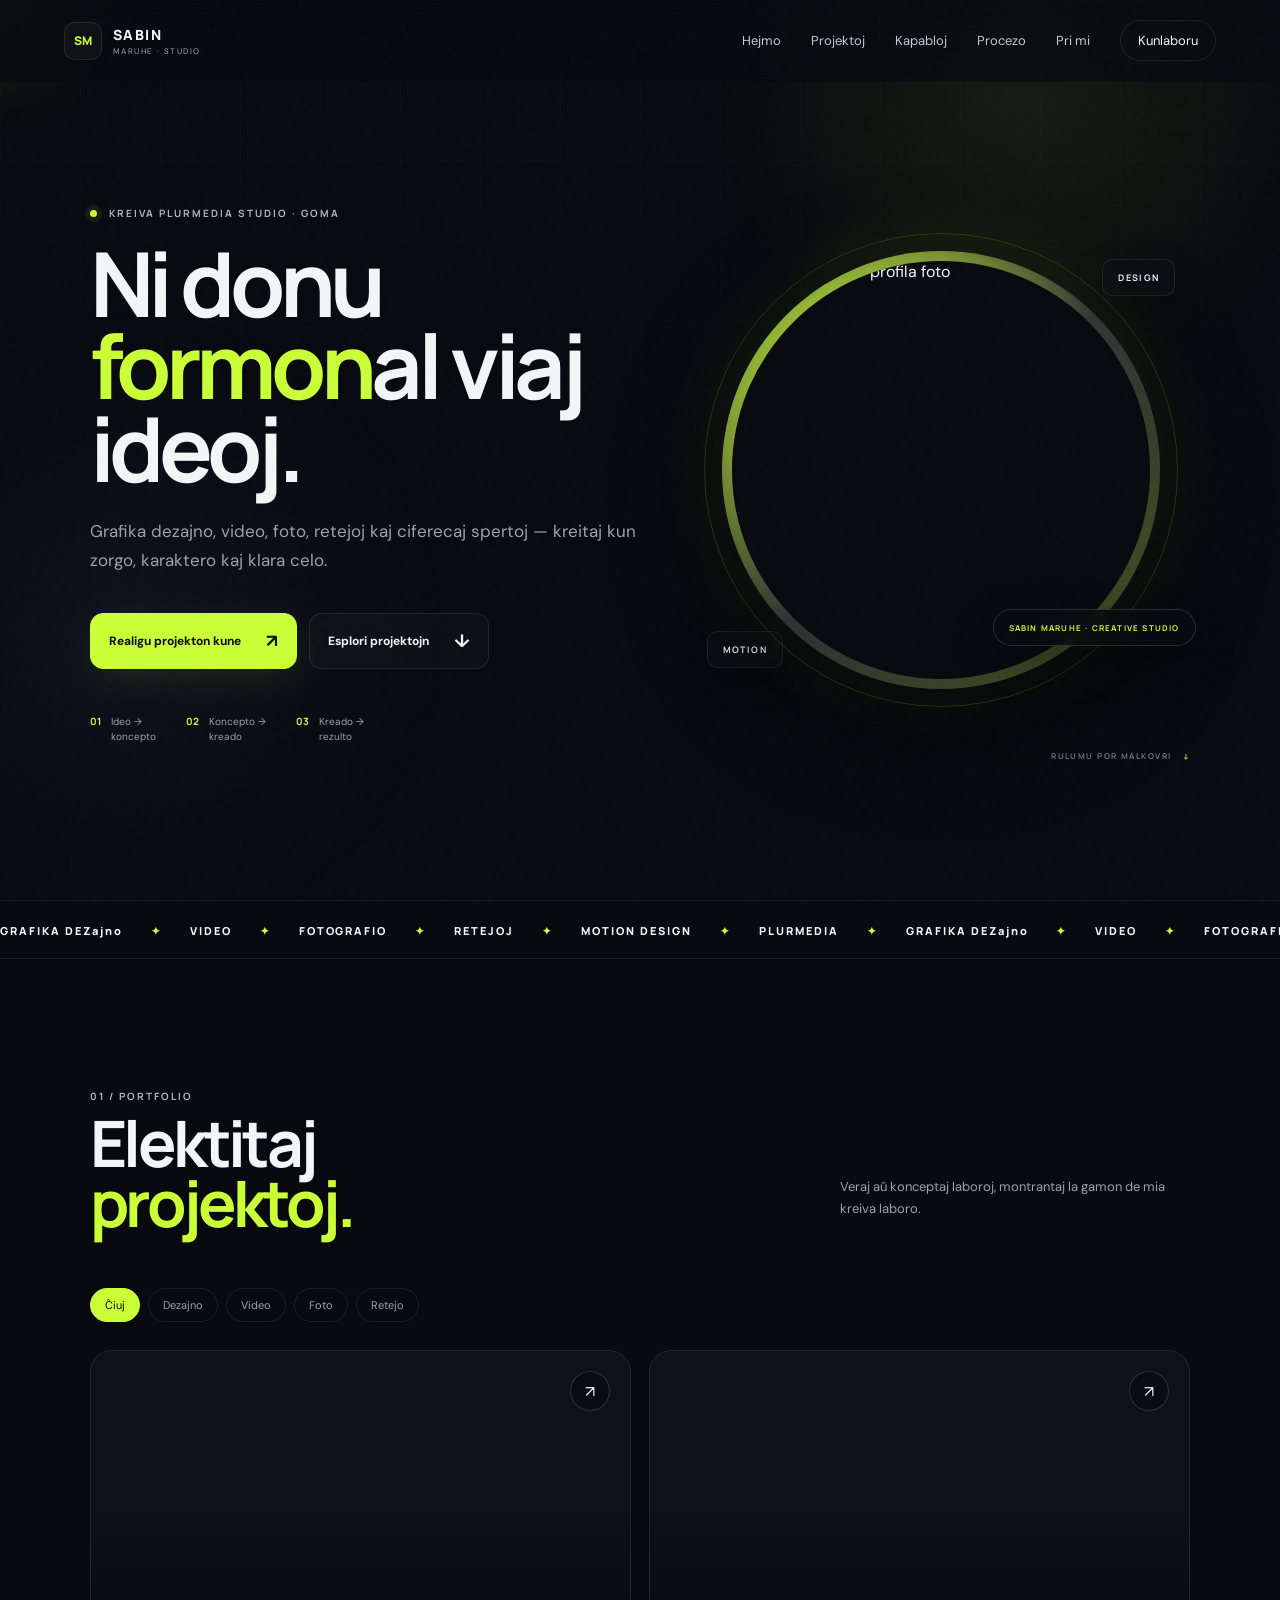
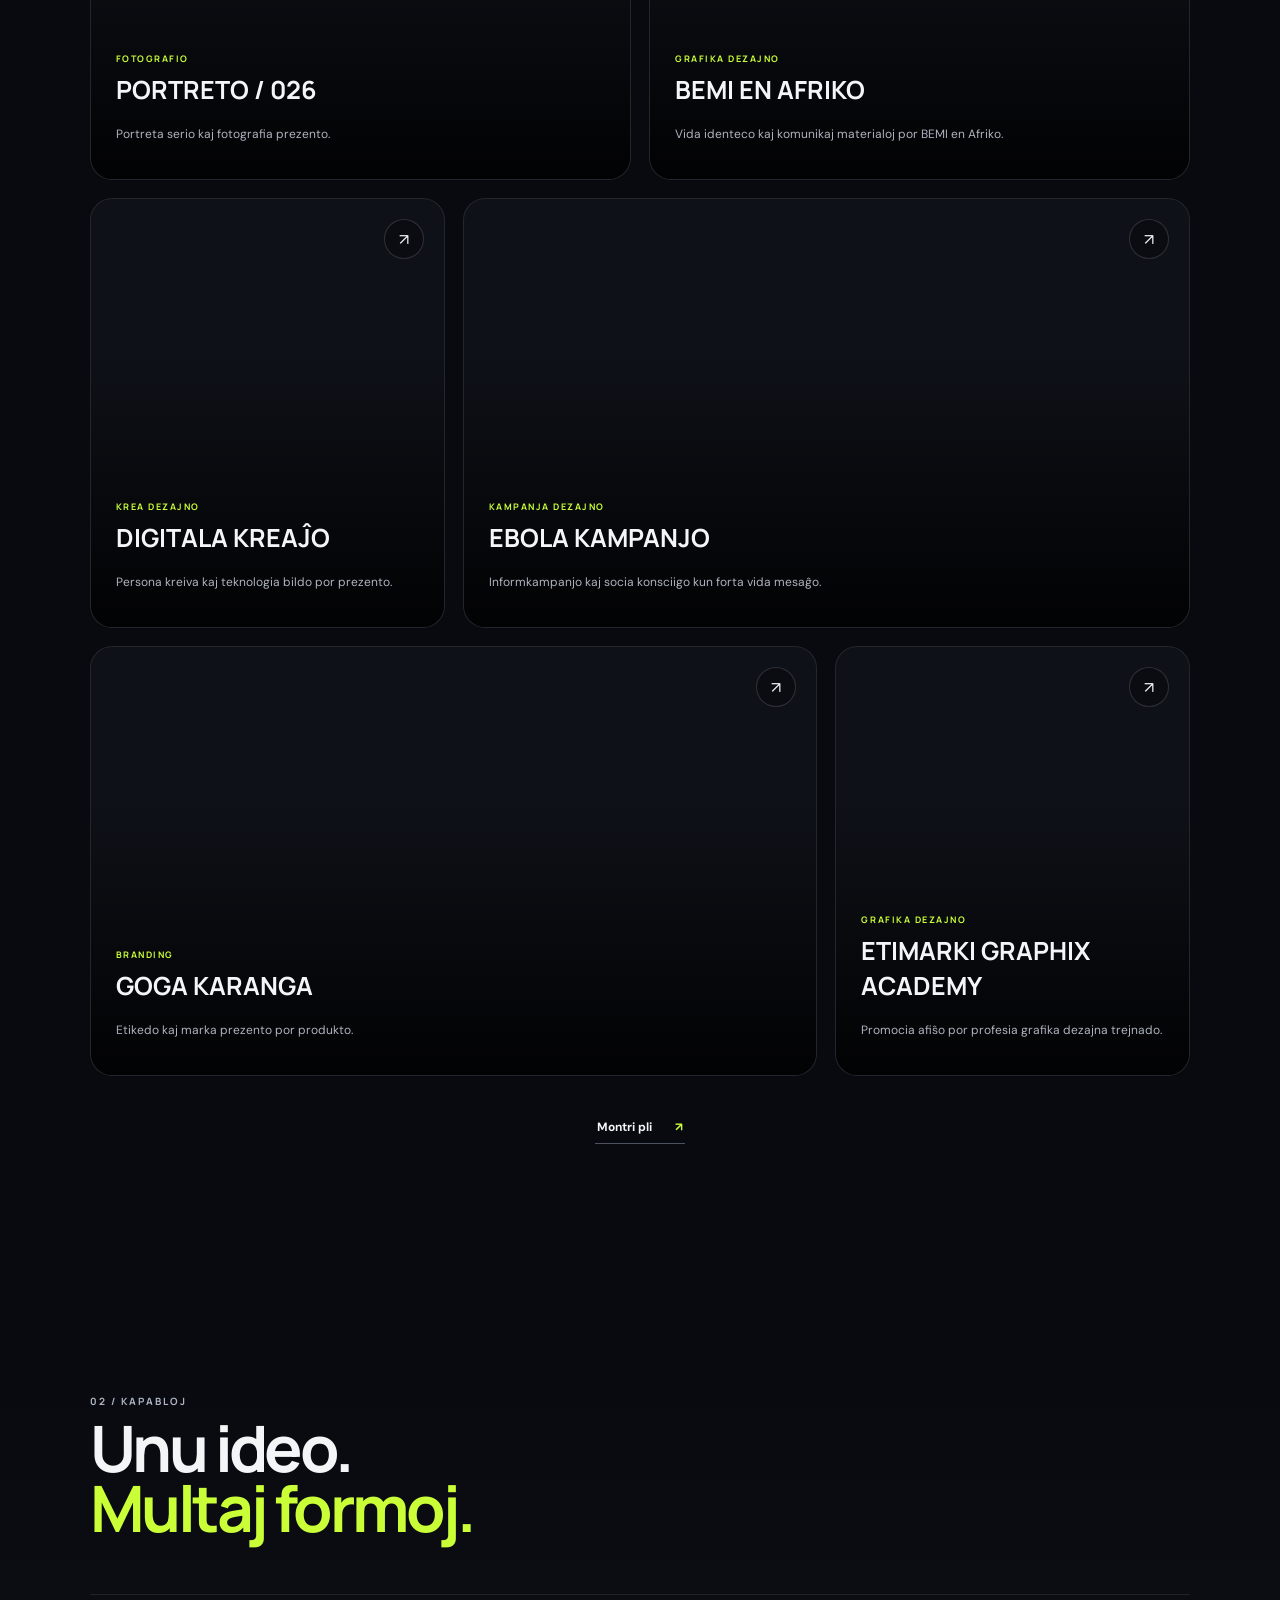
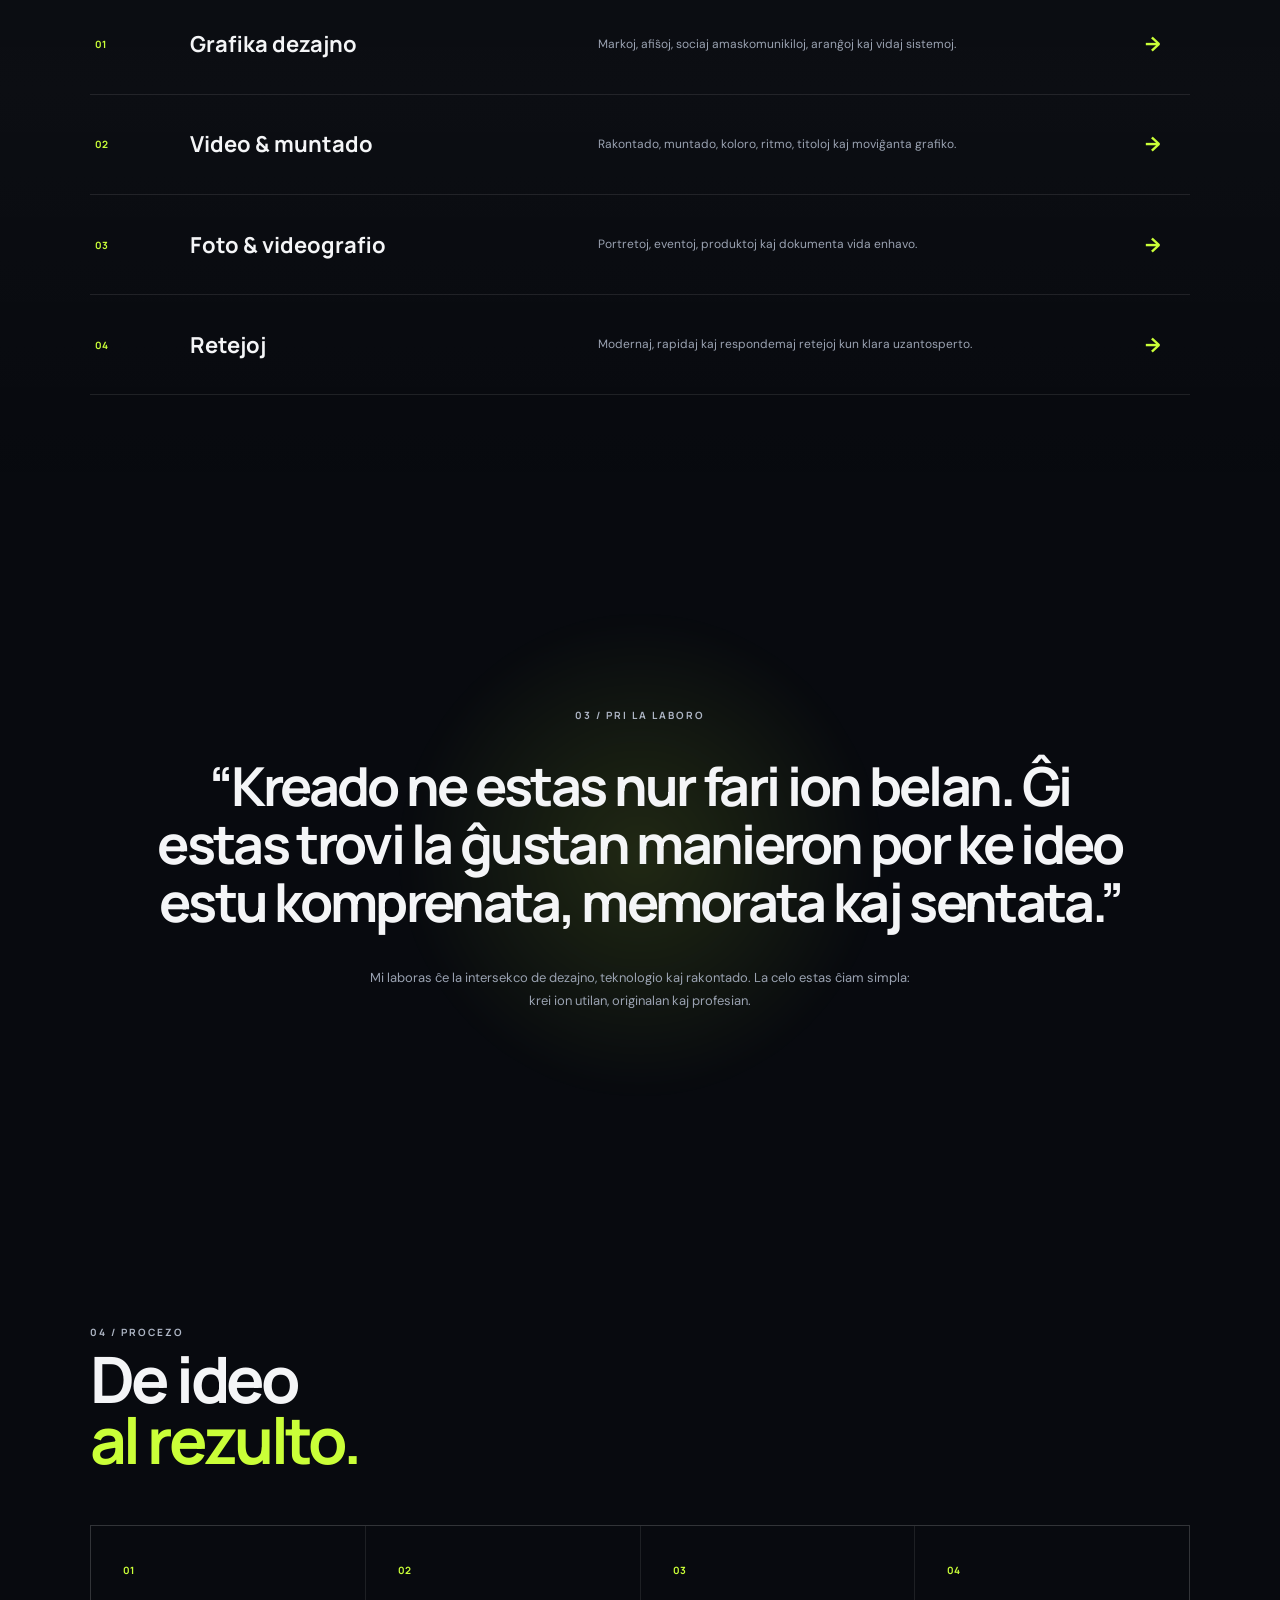
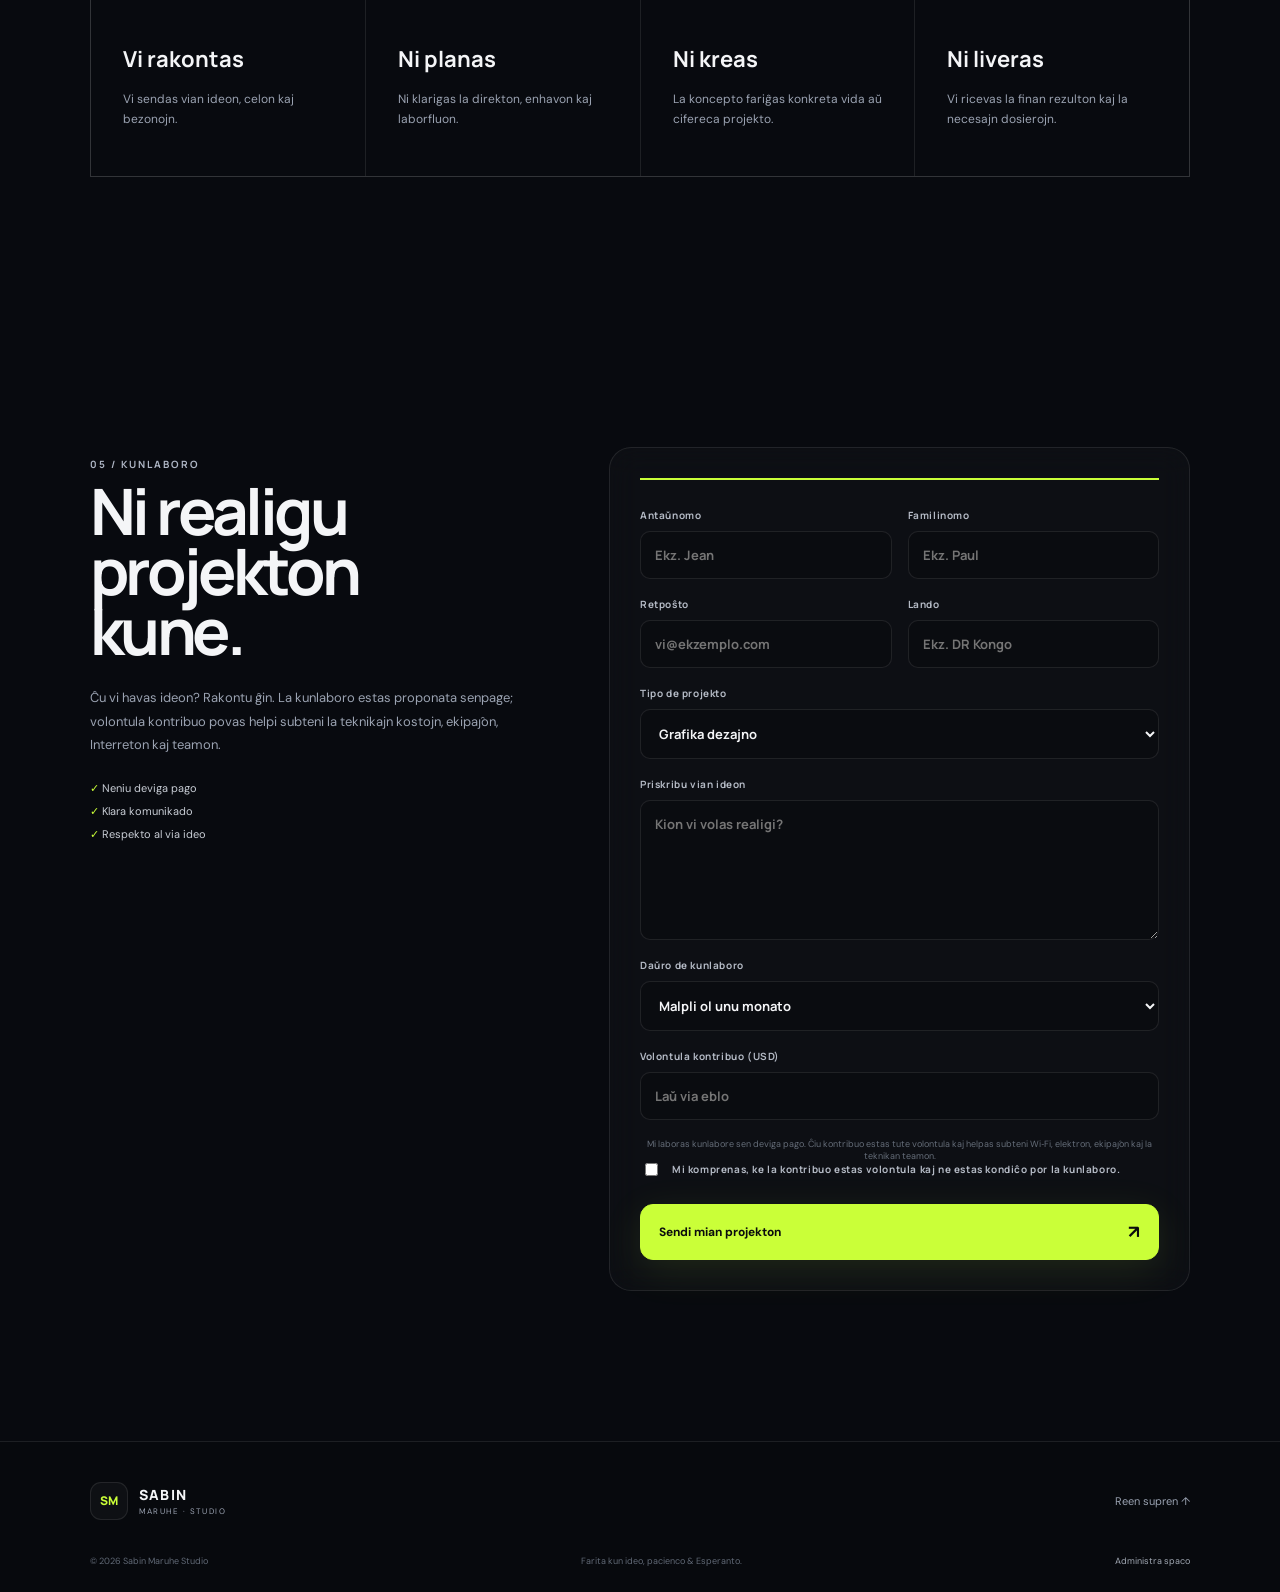
==== commit 92bfc1c3: "KUNLABORU Mi estas volontula grafika dezajnisto kiu faras iom de servojn en plurmedio." ====
--- a/index.html
+++ b/index.html
@@ -2,113 +2,206 @@
 <html lang="eo">
 <head>
   <meta charset="utf-8">
-  <meta name="viewport" content="width=device-width, initial-scale=1">
-  <meta name="theme-color" content="#009e60">
-  <meta name="description" content="Esperanto — lingvo de internacia kunlaboro, amikeco kaj kultura interŝanĝo. Kreita de Sabin Maruhe.">
-  <title>Esperanto Vivo — Sabin Maruhe</title>
-  <link rel="icon" href="assets/logo.svg" type="image/svg+xml">
+  <meta name="viewport" content="width=device-width,initial-scale=1">
+  <meta name="theme-color" content="#0b0d12">
+  <meta name="description" content="Sabin Maruhe — kreiva plurmedia studio. Grafika dezajno, video, foto, retejoj kaj pli.">
+  <title>Sabin Maruhe — Kreiva Plurmedia Studio</title>
   <link rel="preconnect" href="https://fonts.googleapis.com">
   <link rel="preconnect" href="https://fonts.gstatic.com" crossorigin>
-  <link href="https://fonts.googleapis.com/css2?family=Inter:wght@400;500;600;700;800;900&family=Outfit:wght@400;500;600;700;800;900&display=swap" rel="stylesheet">
+  <link href="https://fonts.googleapis.com/css2?family=DM+Sans:wght@400;500;600;700&family=Manrope:wght@500;600;700;800&display=swap" rel="stylesheet">
   <link rel="stylesheet" href="styles.css">
 </head>
 <body>
-  <div class="progress" id="progress"></div>
-  <div class="live-pill"><span class="live-dot"></span><span id="liveText">VIVANTA</span><b id="visitorCount">100+</b></div>
-
-  <header class="nav-wrap" id="top">
-    <nav class="nav glass" aria-label="Ĉefa navigado">
-      <a class="brand" href="#top" aria-label="Esperanto Vivo">
-        <img src="assets/logo.svg" alt="Verda stelo de Esperanto">
-        <span>ESPERANTO<span class="brand-accent">VIVO</span></span>
-      </a>
-      <div class="nav-links" id="navLinks">
-        <a href="#pri">PRI</a><a href="#avantaĝoj">AVANTAĜOJ</a><a href="#historio">HISTORIO</a><a href="#komunumo">KOMUNUMO</a><a href="#kontakto">KONTAKTO</a>
-      </div>
-      <div class="nav-actions">
-        <button class="icon-btn" id="syncBtn" title="Sinkronigi enhavon">⟳ <span>SINKRONIGI</span></button>
-        <button class="icon-btn" id="adminBtn" title="Administrilo">⚙</button>
-        <button class="burger" id="burger" aria-label="Malfermi menuon">☰</button>
-      </div>
+  <div class="noise"></div>
+  <div class="cursor-glow"></div>
+
+  <header class="site-header">
+    <a class="brand" href="#hejmo" aria-label="Hejmo">
+      <span class="brand-mark">SM</span>
+      <span><b>SABIN</b><small>MARUHE · STUDIO</small></span>
+    </a>
+    <button class="menu-toggle" aria-label="Malfermi menuon"><span></span><span></span></button>
+    <nav class="nav" id="nav">
+      <a href="#hejmo">Hejmo</a>
+      <a href="#projektoj">Projektoj</a>
+      <a href="#kapabloj">Kapabloj</a>
+      <a href="#procezo">Procezo</a>
+      <a href="#pri">Pri mi</a>
+      <a class="nav-cta" href="#kunlaboro">Kunlaboru</a>
     </nav>
   </header>
 
   <main>
-    <section class="hero section-grid">
+    <section class="hero section" id="hejmo">
+      <div class="hero-grid"></div>
       <div class="hero-copy reveal">
-        <div class="eyebrow"><span class="star">★</span> INTERNACIA KOMUNIKADO</div>
-        <h1 id="heroTitle">Unu lingvo.<br><span>Miloj da ligoj.</span></h1>
-        <p id="heroText">Esperanto kunigas homojn trans limoj per simpla ideo: ni povas komuniki, lerni kaj krei kune, respektante ĉiun kulturon.</p>
+        <p class="eyebrow"><span class="pulse"></span> KREIVA PLURMEDIA STUDIO · GOMA</p>
+        <h1>Ni donu <em>formon</em><br>al viaj ideoj.</h1>
+        <p class="hero-text">Grafika dezajno, video, foto, retejoj kaj ciferecaj spertoj — kreitaj kun zorgo, karaktero kaj klara celo.</p>
         <div class="hero-actions">
-          <a class="btn btn-primary magnetic" href="#avantaĝoj">EKPLORU ESPERANTON <span>↗</span></a>
-          <a class="btn btn-ghost magnetic" href="#kontakto">KONTAKTU SABIN <span>→</span></a>
+          <a class="btn btn-primary magnetic" href="#kunlaboro">Realigu projekton kune <span>↗</span></a>
+          <a class="btn btn-ghost" href="#projektoj">Esplori projektojn <span>↓</span></a>
         </div>
-        <div class="trust-row"><span>● SEN LIMOJ</span><span>● KULTURO</span><span>● KUNLABORO</span></div>
-      </div>
-      <div class="hero-orbit reveal">
-        <div class="orbit o1"></div><div class="orbit o2"></div><div class="orbit o3"></div>
-        <div class="planet"><span>★</span><small>ESPERANTO</small></div>
-        <div class="float-card c1">🌍 <b>120+</b><small>landoj</small></div>
-        <div class="float-card c2">💬 <b>unu</b><small>komuna lingvo</small></div>
-        <div class="float-card c3">✦ <b>1887</b><small>komenco</small></div>
-      </div>
-      <div class="wave" aria-hidden="true"><svg viewBox="0 0 1440 160" preserveAspectRatio="none"><path d="M0,80 C180,160 320,10 520,75 C720,145 830,25 1040,75 C1210,120 1310,40 1440,70 L1440,160 L0,160Z"/></svg></div>
-    </section>
-
-    <section id="pri" class="section split">
-      <div class="section-label">01 / PRI</div>
-      <div><p class="kicker">LINGVO POR KUNLABORO</p><h2 id="aboutTitle">Esperanto estas pli ol lingvo.<br><em>Ĝi estas ponto.</em></h2><p id="aboutText" class="lead">Ĝi donas al homoj el malsamaj landoj neŭtralan spacon por renkontiĝi. La celo ne estas anstataŭigi kulturajn lingvojn, sed aldoni komunan kanalon por internaciaj rilatoj.</p></div>
-    </section>
-
-    <section id="avantaĝoj" class="section benefits">
-      <div class="section-head"><div><p class="kicker">02 / AVANTAĜOJ</p><h2>Kial <span>lerni Esperanton?</span></h2></div><p class="muted">Malfermu novajn vojojn por lernado, amikeco kaj kultura interŝanĝo.</p></div>
-      <div class="cards" id="benefitCards">
-        <article class="card reveal"><span class="num">01</span><div class="card-icon">🧠</div><h3>Facila lernado</h3><p>Regula gramatiko kaj kohera vortfarado helpas komencantojn progresi paŝon post paŝo.</p></article>
-        <article class="card reveal"><span class="num">02</span><div class="card-icon">🌍</div><h3>Internacia reto</h3><p>Renkontu homojn el diversaj kulturoj kaj uzu lingvon konstruitan por internacia komunikado.</p></article>
-        <article class="card reveal"><span class="num">03</span><div class="card-icon">🎨</div><h3>Kultura diverseco</h3><p>Librojn, muzikon, filmojn kaj ideojn povas kunigi unu komunuma lingva spaco.</p></article>
-        <article class="card reveal"><span class="num">04</span><div class="card-icon">🤝</div><h3>Kunlaboro</h3><p>Projektu, studu kaj kreu kun aliaj homoj sen ke unu nacia lingvo estu la sola ponto.</p></article>
-      </div>
-    </section>
-
-    <section id="historio" class="section history">
-      <div class="section-label">03 / HISTORIO</div>
-      <div class="history-wrap"><div><p class="kicker">DE IDEO AL MONDA KOMUNUMO</p><h2>La vojaĝo de <span>Esperanto</span></h2></div>
-      <div class="timeline">
-        <div class="time-item"><b>1887</b><div><h3>La Unua Libro</h3><p>L. L. Zamenhof publikigas la fundamentan verkon de la nova lingvo.</p></div></div>
-        <div class="time-item"><b>1905</b><div><h3>Boulogne-sur-Mer</h3><p>La unua Universala Kongreso kunigas esperantistojn el pluraj landoj.</p></div></div>
-        <div class="time-item"><b>1954</b><div><h3>UNESKO</h3><p>Rezolucio agnoskas la atingojn de Esperanto kaj rekomendas rilatojn kun ĝia movado.</p></div></div>
-        <div class="time-item"><b>1985</b><div><h3>Nova rezolucio</h3><p>UNESKO denove substrekas la valoron de Esperanto por internaciaj kulturaj interŝanĝoj.</p></div></div>
-      </div></div>
-    </section>
-
-    <section id="komunumo" class="section community">
-      <div class="community-glow"></div><div class="community-inner"><p class="kicker">04 / KOMUNUMO</p><h2>Ĉiu konversacio povas fariĝi <span>ponto.</span></h2><p>La Esperanto-komunumo ekzistas en multaj landoj, kun kongresoj, kluboj, retaj kunvenoj, arto kaj edukaj projektoj.</p><div class="flag"><span></span><b>VERDA STELA KOLORARO</b></div></div>
-      <div class="people"><div class="avatar">SM</div><div class="avatar">ES</div><div class="avatar">🌍</div><div class="avatar">KA</div><div class="avatar">ZA</div><strong>100+<small>komunuma reto*</small></strong></div>
-      <small class="demo-note">* Vida elemento de la demonstraĵo; ĝi ne estas realtempa analizo de vizitantoj.</small>
-    </section>
-
-    <section id="kontakto" class="section contact">
-      <div class="contact-copy"><p class="kicker">05 / KONTAKTO</p><h2>Ni <span>parolu.</span></h2><p>Ĉu vi volas kunlabori, proponi projekton aŭ demandi ion pri Esperanto? Sendu mesaĝon.</p><div class="contact-data"><a id="phoneLink" href="tel:+243000000000">☎ +243 000 000 000</a><a id="emailLink" href="mailto:contacto@example.com">✉ contacto@example.com</a></div></div>
-      <form id="contactForm" class="contact-form"><label>Via retpoŝto<input id="formEmail" type="email" required placeholder="vi@ekzemplo.com"></label><label>Temo<input id="formSubject" required placeholder="Via temo"></label><label>Via mesaĝo<textarea id="formMessage" required rows="6" placeholder="Skribu vian mesaĝon..."></textarea></label><button class="btn btn-primary" type="submit">SENDI MESAĜON <span>↗</span></button><p id="formStatus" class="form-status"></p></form>
+        <div class="hero-meta">
+          <div><strong>01</strong><span>Ideo →<br>koncepto</span></div>
+          <div><strong>02</strong><span>Koncepto →<br>kreado</span></div>
+          <div><strong>03</strong><span>Kreado →<br>rezulto</span></div>
+        </div>
+      </div>
+      <div class="hero-art reveal reveal-delay">
+        <div class="orb orb-a"></div><div class="orb orb-b"></div>
+        <div class="profile-frame"><img src="images/profil/sabin-maruhe-profile.png" alt="Sabin Maruhe — profila foto"><div class="profile-badge">SABIN MARUHE · CREATIVE STUDIO</div></div>
+        <div class="floating-tag tag-a">DESIGN</div>
+        <div class="floating-tag tag-b">MOTION</div>
+        <div class="scroll-note">RULUMU POR MALKOVRI <span>↓</span></div>
+      </div>
+    </section>
+
+    <section class="ticker" aria-label="Servoj">
+      <div class="ticker-track">
+        <span>GRAFIKA DEZajno</span><b>✦</b><span>VIDEO</span><b>✦</b><span>FOTOGRAFIO</span><b>✦</b><span>RETEJOJ</span><b>✦</b><span>MOTION DESIGN</span><b>✦</b><span>PLURMEDIA</span><b>✦</b>
+        <span>GRAFIKA DEZajno</span><b>✦</b><span>VIDEO</span><b>✦</b><span>FOTOGRAFIO</span><b>✦</b><span>RETEJOJ</span><b>✦</b><span>MOTION DESIGN</span><b>✦</b><span>PLURMEDIA</span><b>✦</b>
+      </div>
+    </section>
+
+    <section class="section projects" id="projektoj">
+      <div class="section-head reveal">
+        <div><p class="eyebrow">01 / PORTFOLIO</p><h2>Elektitaj<br><em>projektoj.</em></h2></div>
+        <p class="section-intro">Veraj aŭ konceptaj laboroj, montrantaj la gamon de mia kreiva laboro.</p>
+      </div>
+      <div class="filters reveal">
+        <button class="filter active" data-filter="all">Ĉiuj</button>
+        <button class="filter" data-filter="design">Dezajno</button>
+        <button class="filter" data-filter="video">Video</button>
+        <button class="filter" data-filter="photo">Foto</button>
+        <button class="filter" data-filter="web">Retejo</button>
+      </div>
+      <div class="project-grid" id="projectGrid"></div>
+      <div class="center-action"><button class="text-btn" id="loadMore">Montri pli <span>↗</span></button></div>
+    </section>
+
+    <section class="section skills" id="kapabloj">
+      <div class="section-head reveal">
+        <div><p class="eyebrow">02 / KAPABLOJ</p><h2>Unu ideo.<br><em>Multaj formoj.</em></h2></div>
+      </div>
+      <div class="skill-list">
+        <article class="skill reveal"><span>01</span><h3>Grafika dezajno</h3><p>Markoj, afiŝoj, sociaj amaskomunikiloj, aranĝoj kaj vidaj sistemoj.</p><b>→</b></article>
+        <article class="skill reveal"><span>02</span><h3>Video & muntado</h3><p>Rakontado, muntado, koloro, ritmo, titoloj kaj moviĝanta grafiko.</p><b>→</b></article>
+        <article class="skill reveal"><span>03</span><h3>Foto & videografio</h3><p>Portretoj, eventoj, produktoj kaj dokumenta vida enhavo.</p><b>→</b></article>
+        <article class="skill reveal"><span>04</span><h3>Retejoj</h3><p>Modernaj, rapidaj kaj respondemaj retejoj kun klara uzantosperto.</p><b>→</b></article>
+      </div>
+    </section>
+
+    <section class="manifesto section" id="pri">
+      <div class="manifesto-shape"></div>
+      <div class="manifesto-content reveal">
+        <p class="eyebrow">03 / PRI LA LABORO</p>
+        <blockquote>“Kreado ne estas nur fari ion belan. Ĝi estas trovi la ĝustan manieron por ke ideo estu komprenata, memorata kaj sentata.”</blockquote>
+        <p class="manifesto-small">Mi laboras ĉe la intersekco de dezajno, teknologio kaj rakontado. La celo estas ĉiam simpla: krei ion utilan, originalan kaj profesian.</p>
+      </div>
+    </section>
+
+    <section class="section process" id="procezo">
+      <div class="section-head reveal">
+        <div><p class="eyebrow">04 / PROCEZO</p><h2>De ideo<br><em>al rezulto.</em></h2></div>
+      </div>
+      <div class="process-grid">
+        <div class="process-card reveal"><span>01</span><h3>Vi rakontas</h3><p>Vi sendas vian ideon, celon kaj bezonojn.</p></div>
+        <div class="process-card reveal"><span>02</span><h3>Ni planas</h3><p>Ni klarigas la direkton, enhavon kaj laborfluon.</p></div>
+        <div class="process-card reveal"><span>03</span><h3>Ni kreas</h3><p>La koncepto fariĝas konkreta vida aŭ cifereca projekto.</p></div>
+        <div class="process-card reveal"><span>04</span><h3>Ni liveras</h3><p>Vi ricevas la finan rezulton kaj la necesajn dosierojn.</p></div>
+      </div>
+    </section>
+
+    <section class="collab section" id="kunlaboro">
+      <div class="collab-inner reveal">
+        <div class="collab-copy">
+          <p class="eyebrow">05 / KUNLABORO</p>
+          <h2>Ni realigu<br><em>projekton kune.</em></h2>
+          <p>Ĉu vi havas ideon? Rakontu ĝin. La kunlaboro estas proponata senpage; volontula kontribuo povas helpi subteni la teknikajn kostojn, ekipaĵon, Interreton kaj teamon.</p>
+          <div class="trust-points"><span>✓ Neniu deviga pago</span><span>✓ Klara komunikado</span><span>✓ Respekto al via ideo</span></div>
+        </div>
+        <form class="collab-form" id="projectForm">
+          <div class="form-progress"><span></span></div>
+          <div class="form-row"><label>Antaŭnomo<input name="firstname" required placeholder="Ekz. Jean"></label><label>Familinomo<input name="lastname" required placeholder="Ekz. Paul"></label></div>
+          <div class="form-row"><label>Retpoŝto<input type="email" name="email" required placeholder="vi@ekzemplo.com"></label><label>Lando<input name="country" required placeholder="Ekz. DR Kongo"></label></div>
+          <label>Tipo de projekto<select name="service"><option>Grafika dezajno</option><option>Video / muntado</option><option>Fotografio / videografio</option><option>Retejo</option><option>Branding</option><option>Alia</option></select></label>
+          <label>Priskribu vian ideon<textarea name="message" required placeholder="Kion vi volas realigi?"></textarea></label>
+          <label>Daŭro de kunlaboro<select name="duration"><option>Malpli ol unu monato</option><option>1 monato</option><option>2 monatoj</option><option>3 monatoj</option><option>6 monatoj</option><option>12 monatoj</option><option>Pli ol unu jaro</option><option>Propra daŭro</option></select></label>
+          <label>Volontula kontribuo (USD) <input type="number" min="0" step="1" name="contribution" placeholder="Laŭ via eblo"></label>
+          <p class="form-note">Mi laboras kunlabore sen deviga pago. Ĉiu kontribuo estas tute volontula kaj helpas subteni Wi‑Fi, elektron, ekipaĵon kaj la teknikan teamon.</p>
+          <div class="consent"><input type="checkbox" id="agree" required><label for="agree">Mi komprenas, ke la kontribuo estas volontula kaj ne estas kondiĉo por la kunlaboro.</label></div>
+          <button class="btn btn-primary form-submit" type="submit">Sendi mian projekton <span>↗</span></button>
+        </form>
+      </div>
     </section>
   </main>
 
-  <footer><div class="footer-brand"><img src="assets/logo.svg" alt=""> <span>ESPERANTO VIVO</span></div><p>© <span id="year"></span> Sabin Maruhe — Konstruita por lingva kaj kultura interŝanĝo.</p><a href="#top">SUPREN ↑</a></footer>
-
-  <dialog id="adminDialog" class="admin-dialog">
-    <div class="admin-shell">
-      <button class="close" id="closeAdmin">×</button>
-      <div id="loginPanel"><p class="kicker">ADMINISTRA CENTRO</p><h2>Bonvenon, Sabin.</h2><p>Enigu la administran pasvorton por redakti la publikan enhavon.</p><form id="loginForm"><input id="adminPassword" type="password" autocomplete="current-password" placeholder="Pasvorto" required><button class="btn btn-primary" type="submit">ENIRI</button><p id="loginError" class="error"></p></form></div>
-      <div id="adminPanel" hidden><div class="admin-head"><div><p class="kicker">ADMINISTRILO</p><h2>Redaktu vian retejon</h2></div><button class="btn btn-ghost" id="logoutBtn">ELIRI</button></div>
-        <div class="admin-tabs"><button class="active" data-tab="content">ENHAVO</button><button data-tab="design">DESEGNO</button><button data-tab="contact">KONTAKTO</button><button data-tab="sync">SINKRONIGO</button></div>
-        <div class="tab" id="tab-content"><label>Ĉefa titolo<textarea data-key="heroTitle" rows="3"></textarea></label><label>Ĉefa mesaĝo<textarea data-key="heroText"></textarea></label><label>Pri — titolo<textarea data-key="aboutTitle"></textarea></label><label>Pri — teksto<textarea data-key="aboutText"></textarea></label><label>Lingvo de la publika enhavo<select id="languageMode"><option value="eo">Esperanto</option><option value="custom">Propra lingvo / redaktu per la kampoj</option></select></label></div>
-        <div class="tab" id="tab-design" hidden><label>Ĉefa verda koloro<input type="color" data-key="accent" value="#009e60"></label><label>Akcenta blua koloro<input type="color" data-key="accent2" value="#00d9ff"></label><label>Brila akcento<input type="color" data-key="accent3" value="#baff4a"></label><label>Moviĝnivelo<select data-key="motion"><option value="soft">Milda</option><option value="high">Alta</option><option value="off">Sen animacio</option></select></label></div>
-        <div class="tab" id="tab-contact" hidden><label>Telefonnumero<input data-key="phone" placeholder="+243 ..."></label><label>Retpoŝto<input data-key="email" placeholder="via@retpoŝto.com"></label><label>Teksto de la butono<input data-key="contactCta" placeholder="KONTAKTU SABIN"></label><p class="hint">Mesaĝoj senditaj per la formularo estas konservitaj en la mesaĝujo de ĉi tiu retumilo ĝis kiam vi eksportas ilin. Por vera tutmonda ricevo, konektu Supabase aŭ alian retan datumbazon.</p></div>
-        <div class="tab" id="tab-sync" hidden><div class="sync-box"><h3>Sinkronigo</h3><p>Ĉi tiu versio konservas ŝanĝojn en la retumilo. Uzu eksporton por transloki la agordon al alia aparato. Tutmonda sinkronigo postulas retan datumbazon.</p><div class="admin-actions"><button class="btn btn-primary" id="saveBtn">KONSERVI</button><button class="btn btn-ghost" id="exportBtn">EKSPORTI JSON</button><label class="file-btn">IMPORTI JSON<input type="file" id="importInput" accept="application/json"></label><button class="btn btn-danger" id="clearBtn">RESTAURI</button></div><p id="syncStatus" class="form-status"></p></div><div class="messages"><h3>Mesaĝoj ricevitaj</h3><div id="messagesList"></div></div></div>
-      </div>
+  <footer class="footer">
+    <div class="footer-top"><div class="brand"><span class="brand-mark">SM</span><span><b>SABIN</b><small>MARUHE · STUDIO</small></span></div><a href="#hejmo" class="backtop">Reen supren ↑</a></div>
+    <div class="footer-bottom"><span>© 2026 Sabin Maruhe Studio</span><span>Farita kun ideo, pacienco & Esperanto.</span><a href="#" id="adminLink">Administra spaco</a></div>
+  </footer>
+
+  <div class="modal" id="projectModal" aria-hidden="true">
+    <div class="modal-backdrop" data-close></div>
+    <div class="project-modal">
+      <button class="modal-close" data-close>×</button>
+      <div class="modal-image" id="modalImage"></div>
+      <div class="modal-body"><p class="eyebrow" id="modalCategory"></p><h2 id="modalTitle"></h2><p id="modalDescription"></p><div class="modal-tags" id="modalTags"></div></div>
     </div>
-  </dialog>
-
-  <script src="script.js"></script>
+  </div>
+
+  <div class="toast" id="toast"><span>✓</span><div><b>Sendita!</b><small>Via projekto estas konservita.</small></div></div>
+
+  <div class="admin-modal" id="adminModal" aria-hidden="true">
+    <div class="modal-backdrop" data-admin-close></div>
+    <div class="admin-login">
+      <button class="modal-close" data-admin-close>×</button>
+      <p class="eyebrow">ADMINISTRA SPACO</p>
+      <h2>Bonvenon <em>reen.</em></h2>
+      <p>Enigu la administran kodon por malfermi la demo-panelon.</p>
+      <input id="adminCode" type="password" inputmode="numeric" placeholder="Administrilo-kodo">
+      <button class="btn btn-primary" id="adminEnter">Eniri <span>→</span></button>
+      <small>Demo loka versio — konektu sekuran backendon antaŭ produktado.</small>
+    </div>
+  </div>
+
+  <div class="dashboard" id="dashboard" aria-hidden="true">
+    <div class="dashboard-top"><div class="brand"><span class="brand-mark">SM</span><span><b>ADMIN</b><small>DASHBOARD</small></span></div><button class="icon-btn" id="closeDashboard">×</button></div>
+    <div class="dashboard-body">
+      <aside class="dash-nav"><button class="dash-tab active" data-tab="overview">Superrigardo</button><button class="dash-tab" data-tab="requests">Petoj <i id="requestCount">0</i></button><button class="dash-tab" data-tab="content">Enhavo</button><button class="dash-tab" data-tab="projects">Projektoj</button><button class="dash-tab" data-tab="settings">Agordoj</button></aside>
+      <div class="dash-main">
+        <section class="dash-panel active" id="tab-overview"><p class="eyebrow">ADMIN / SUPERrigardo</p><h2>Via kreiva <em>spaco.</em></h2><div class="stats"><div><span>Projektoj</span><b>24</b></div><div><span>En progreso</span><b>4</b></div><div><span>Petoj</span><b id="statRequests">0</b></div><div><span>Kontribuoj</span><b>$0</b></div></div><div class="admin-note">Ĉi tiu estas frontend-demo. Por vera retejo, la enhavo kaj klientaj mesaĝoj devas esti konektitaj al sekura datumbazo kaj aŭtentikigo.</div></section>
+        <section class="dash-panel" id="tab-requests"><p class="eyebrow">ADMIN / PETOJ</p><h2>Kunlaboraj <em>petoj.</em></h2><div id="requestList" class="request-list"></div></section>
+        <section class="dash-panel" id="tab-content">
+          <p class="eyebrow">ADMIN / ENHAVO</p><h2>Kontrolu la <em>enhavon.</em></h2>
+          <div class="admin-editor">
+            <label>Hero-titolo<input id="editHeroTitle"></label>
+            <label>Hero-priskribo<textarea id="editHeroText"></textarea></label>
+            <label>Kunlabora titolo<input id="editCollabTitle"></label>
+            <label>Kunlabora mesaĝo<textarea id="editCollabText"></textarea></label>
+            <button class="btn btn-primary" id="saveContent">Konservi enhavon <span>✓</span></button>
+          </div>
+        </section>
+        <section class="dash-panel" id="tab-projects">
+          <p class="eyebrow">ADMIN / PROJEKTOJ</p><h2>Administru la <em>projektojn.</em></h2>
+          <div id="adminProjects" class="admin-projects"></div>
+          <button class="btn btn-primary" id="addAdminProject">+ Aldoni projekton</button>
+        </section>
+        <section class="dash-panel" id="tab-settings">
+          <p class="eyebrow">ADMIN / AGORDOJ</p><h2>Kontrolu la <em>aspekton.</em></h2>
+          <div class="admin-editor">
+            <label>Akcentkoloro<input id="editAccent" type="color"></label>
+            <div class="toggle-row"><span>Premiumaj animacioj</span><button class="switch on" data-setting="animations"><i></i></button></div>
+            <div class="toggle-row"><span>Glassmorphism</span><button class="switch on" data-setting="glass"><i></i></button></div>
+            <div class="toggle-row"><span>LIVE-efekto</span><button class="switch on" data-setting="live"><i></i></button></div>
+            <button class="btn btn-primary" id="saveSettings">Konservi agordojn <span>✓</span></button>
+          </div>
+        </section>
+      </div>
+    </div>
+  </div>
+
+  <script src="app.js"></script>
 </body>
-</html>
+</html>
--- a/styles.css
+++ b/styles.css
@@ -1,4 +1,43 @@
-:root{--bg:#06100d;--surface:#0b1713;--surface2:#0f211b;--text:#f2fff9;--muted:#9ab3aa;--accent:#009e60;--accent2:#00d9ff;--accent3:#baff4a;--line:rgba(255,255,255,.11);--radius:28px;--shadow:0 30px 90px rgba(0,0,0,.38)}
-*{box-sizing:border-box}html{scroll-behavior:smooth}body{margin:0;background:radial-gradient(circle at 75% 0%,rgba(0,158,96,.15),transparent 30%),var(--bg);color:var(--text);font-family:Inter,system-ui,sans-serif;overflow-x:hidden}body:before{content:"";position:fixed;inset:0;pointer-events:none;background-image:linear-gradient(rgba(255,255,255,.025) 1px,transparent 1px),linear-gradient(90deg,rgba(255,255,255,.025) 1px,transparent 1px);background-size:60px 60px;mask-image:linear-gradient(to bottom,black,transparent 75%);z-index:-1}.progress{position:fixed;left:0;top:0;height:3px;width:0;background:linear-gradient(90deg,var(--accent),var(--accent2),var(--accent3));z-index:1000}.live-pill{position:fixed;right:24px;top:90px;z-index:80;padding:9px 13px;border:1px solid var(--line);background:rgba(7,17,14,.75);backdrop-filter:blur(14px);border-radius:999px;font-size:10px;letter-spacing:.12em;display:flex;align-items:center;gap:8px}.live-dot{width:7px;height:7px;background:#ff385c;border-radius:50%;box-shadow:0 0 0 5px rgba(255,56,92,.12);animation:blink 1.2s infinite}.live-pill b{color:var(--accent3)}@keyframes blink{50%{opacity:.25;transform:scale(.7)}}
-a{color:inherit;text-decoration:none}.nav-wrap{position:fixed;top:18px;left:0;right:0;z-index:90}.nav{max-width:1200px;margin:auto;display:flex;align-items:center;justify-content:space-between;padding:12px 16px 12px 20px}.glass{background:rgba(7,18,14,.66);border:1px solid var(--line);backdrop-filter:blur(22px);border-radius:18px;box-shadow:0 18px 50px rgba(0,0,0,.18)}.brand{display:flex;align-items:center;gap:10px;font:800 14px Outfit;letter-spacing:.08em}.brand img{width:34px;height:34px}.brand-accent{color:var(--accent3)}.nav-links{display:flex;gap:24px;font-size:10px;font-weight:800;letter-spacing:.14em;color:#b7cbc4}.nav-links a{transition:.25s}.nav-links a:hover{color:white}.nav-actions{display:flex;gap:7px}.icon-btn,.burger{border:1px solid var(--line);background:rgba(255,255,255,.04);color:white;border-radius:12px;padding:9px 11px;font-size:11px;cursor:pointer}.icon-btn:hover,.burger:hover{border-color:rgba(0,217,255,.5)}.burger{display:none;font-size:18px}.section-grid{position:relative;min-height:900px;display:grid;grid-template-columns:1.05fr .95fr;align-items:center;gap:30px;max-width:1300px;margin:auto;padding:150px 7vw 130px}.hero-copy{position:relative;z-index:3}.eyebrow,.kicker{font-size:10px;letter-spacing:.2em;font-weight:900;color:var(--accent3)}h1,h2,h3{font-family:Outfit,Inter,sans-serif;line-height:.98;margin:0}h1{font-size:clamp(58px,8vw,112px);letter-spacing:-.065em;margin:20px 0}h1 span,h2 span,h2 em{font-style:normal;background:linear-gradient(90deg,var(--accent),var(--accent2));-webkit-background-clip:text;color:transparent}p{line-height:1.7}.hero-copy>p{max-width:650px;color:var(--muted);font-size:18px}.hero-actions{display:flex;flex-wrap:wrap;gap:12px;margin:32px 0}.btn{border:0;border-radius:14px;padding:15px 18px;font-size:10px;letter-spacing:.12em;font-weight:900;cursor:pointer;display:inline-flex;align-items:center;justify-content:center;gap:14px;transition:transform .2s,box-shadow .2s,border-color .2s}.btn-primary{color:#04110b;background:linear-gradient(100deg,var(--accent3),#62ffb6);box-shadow:0 12px 35px rgba(0,158,96,.22)}.btn-primary:hover{transform:translateY(-3px);box-shadow:0 20px 45px rgba(0,217,255,.16)}.btn-ghost{background:rgba(255,255,255,.03);border:1px solid var(--line);color:white}.btn-ghost:hover{border-color:var(--accent2);transform:translateY(-2px)}.btn-danger{background:#431522;color:#ffb3c2;border:1px solid #7e2840}.trust-row{display:flex;gap:20px;flex-wrap:wrap;color:#6f8c82;font-size:9px;font-weight:800;letter-spacing:.14em}.hero-orbit{min-height:550px;position:relative;display:grid;place-items:center}.planet{width:270px;height:270px;border-radius:50%;display:grid;place-items:center;align-content:center;gap:4px;background:radial-gradient(circle at 35% 30%,#65ffc0, #009e60 38%,#034c35 70%,#021b13);box-shadow:inset -30px -20px 70px rgba(0,0,0,.45),0 0 100px rgba(0,158,96,.18);position:relative;z-index:2;animation:float 5s ease-in-out infinite}.planet:before{content:"";position:absolute;inset:8px;border-radius:50%;border:1px solid rgba(255,255,255,.16)}.planet span{font-size:60px;color:#fff}.planet small{font-size:8px;letter-spacing:.25em;font-weight:900}.orbit{position:absolute;border:1px solid rgba(0,217,255,.2);border-radius:50%;transform:rotate(-18deg)}.o1{width:390px;height:170px;animation:spin 12s linear infinite}.o2{width:480px;height:210px;transform:rotate(35deg);border-color:rgba(0,158,96,.25);animation:spin 17s linear infinite reverse}.o3{width:570px;height:250px;transform:rotate(78deg);border-color:rgba(186,255,74,.15);animation:spin 24s linear infinite}.float-card{position:absolute;z-index:4;padding:13px 15px;border:1px solid var(--line);background:rgba(8,22,17,.76);backdrop-filter:blur(12px);border-radius:15px;box-shadow:var(--shadow);font-size:14px}.float-card b{display:block;font:800 20px Outfit}.float-card small{color:var(--muted);font-size:9px}.c1{top:12%;right:3%}.c2{bottom:14%;left:2%}.c3{top:55%;right:0}.wave{position:absolute;left:0;right:0;bottom:-2px;height:150px;z-index:1}.wave svg{width:100%;height:100%}.wave path{fill:var(--bg)}@keyframes float{50%{transform:translateY(-15px)}}@keyframes spin{to{transform:rotate(342deg)}}
-.section{max-width:1200px;margin:auto;padding:120px 6vw}.split{display:grid;grid-template-columns:.35fr 1fr;gap:60px}.section-label{color:#6d8c80;font-size:10px;letter-spacing:.18em;font-weight:900}.split h2,.section-head h2,.history h2,.community h2,.contact h2{font-size:clamp(42px,6vw,76px);letter-spacing:-.05em}.lead{color:var(--muted);max-width:760px;font-size:18px}.section-head{display:flex;align-items:end;justify-content:space-between;gap:40px;margin-bottom:45px}.muted{color:var(--muted);max-width:360px}.cards{display:grid;grid-template-columns:repeat(4,1fr);gap:14px}.card{min-height:360px;padding:25px;border:1px solid var(--line);background:linear-gradient(145deg,rgba(255,255,255,.045),rgba(255,255,255,.01));border-radius:var(--radius);position:relative;overflow:hidden;transition:.35s}.card:after{content:"";position:absolute;width:160px;height:160px;border-radius:50%;background:var(--accent);filter:blur(60px);opacity:.08;right:-70px;bottom:-70px}.card:hover{transform:translateY(-9px);border-color:rgba(0,217,255,.35)}.num{color:#6b877d;font:800 11px Outfit}.card-icon{font-size:35px;margin:50px 0 30px}.card h3{font-size:26px;margin-bottom:12px}.card p{font-size:13px;color:var(--muted)}.history{max-width:100%;background:linear-gradient(180deg,transparent,rgba(0,158,96,.05),transparent)}.history-wrap{max-width:1200px;margin:auto;display:grid;grid-template-columns:.8fr 1.2fr;gap:80px}.timeline{border-left:1px solid var(--line)}.time-item{display:grid;grid-template-columns:90px 1fr;gap:25px;padding:0 0 38px 25px;position:relative}.time-item:before{content:"";position:absolute;left:-5px;top:6px;width:9px;height:9px;border-radius:50%;background:var(--accent3);box-shadow:0 0 0 6px rgba(186,255,74,.07)}.time-item>b{font:800 28px Outfit;color:var(--accent2)}.time-item h3{font-size:25px;margin-bottom:7px}.time-item p{margin:0;color:var(--muted);font-size:13px}.community{max-width:100%;min-height:520px;position:relative;overflow:hidden;text-align:center;background:radial-gradient(circle at 50% 20%,rgba(0,158,96,.2),transparent 50%)}.community-inner{max-width:800px;margin:auto;position:relative;z-index:2}.community h2{margin:20px 0}.community p{color:var(--muted)}.flag{margin:30px auto;display:flex;align-items:center;gap:10px;justify-content:center;font-size:10px;letter-spacing:.12em}.flag span{width:42px;height:42px;background:var(--accent);position:relative;border-radius:3px;box-shadow:0 0 25px rgba(0,158,96,.25)}.flag span:after{content:"★";color:#fff;font-size:18px;position:absolute;left:11px;top:9px}.people{display:flex;justify-content:center;align-items:center;margin-top:50px}.avatar{width:48px;height:48px;border-radius:50%;border:3px solid var(--bg);background:linear-gradient(135deg,#142c22,#083b2a);display:grid;place-items:center;margin-left:-8px;font-size:11px;font-weight:900}.people strong{margin-left:18px;font:800 24px Outfit;text-align:left}.people small{display:block;font:500 8px Inter;color:var(--muted)}.demo-note{display:block;margin-top:25px;color:#526d63;font-size:8px}.contact{display:grid;grid-template-columns:.8fr 1.2fr;gap:80px}.contact-copy>p:not(.kicker){color:var(--muted);max-width:460px}.contact-data{display:grid;gap:8px;margin-top:30px}.contact-data a{font-weight:800;color:var(--accent3)}.contact-form{padding:28px;border:1px solid var(--line);background:rgba(255,255,255,.025);border-radius:var(--radius);box-shadow:var(--shadow)}label{display:grid;gap:8px;margin-bottom:18px;font-size:10px;font-weight:800;letter-spacing:.1em;color:#b7ccc4}input,textarea,select{width:100%;border:1px solid var(--line);background:#07130f;color:white;border-radius:12px;padding:13px 14px;outline:0;font:500 14px Inter}input:focus,textarea:focus,select:focus{border-color:var(--accent2);box-shadow:0 0 0 3px rgba(0,217,255,.08)}textarea{resize:vertical}.form-status{font-size:11px;color:var(--accent3)}footer{border-top:1px solid var(--line);padding:30px 6vw;display:flex;align-items:center;justify-content:space-between;gap:20px;color:#718a81;font-size:10px}.footer-brand{display:flex;align-items:center;gap:8px;color:white;font-weight:900}.footer-brand img{width:25px}.admin-dialog{width:min(900px,94vw);max-height:90vh;padding:0;border:0;border-radius:25px;background:#08140f;color:white;box-shadow:0 40px 120px rgba(0,0,0,.7)}.admin-dialog::backdrop{background:rgba(0,0,0,.72);backdrop-filter:blur(8px)}.admin-shell{padding:30px;position:relative}.close{position:absolute;right:20px;top:16px;background:none;border:0;color:white;font-size:28px;cursor:pointer}.admin-head{display:flex;justify-content:space-between;align-items:center}.admin-shell h2{font-size:40px;margin:8px 0 18px}.admin-tabs{display:flex;gap:5px;overflow:auto;margin:25px 0;border-bottom:1px solid var(--line)}.admin-tabs button{background:none;color:#789187;border:0;padding:12px 15px;font-size:10px;font-weight:900;letter-spacing:.1em;cursor:pointer}.admin-tabs button.active{color:white;border-bottom:2px solid var(--accent3)}.admin-actions{display:flex;gap:10px;flex-wrap:wrap}.file-btn{display:inline-flex;align-items:center;justify-content:center;background:rgba(255,255,255,.05);border:1px solid var(--line);border-radius:12px;padding:12px 15px;cursor:pointer}.file-btn input{display:none}.sync-box,.messages{padding:20px;border:1px solid var(--line);border-radius:18px;background:rgba(255,255,255,.025);margin-bottom:18px}.sync-box h3,.messages h3{font-size:24px;margin-bottom:8px}.hint{font-size:10px;color:#769086;line-height:1.6}.error{color:#ff8098;font-size:11px}.message-item{padding:14px 0;border-bottom:1px solid var(--line)}.message-item:last-child{border-bottom:0}.message-item b{color:var(--accent3)}.message-item p{color:#9bb1a9;font-size:12px;margin:6px 0}.reveal{opacity:0;transform:translateY(25px);transition:opacity .8s,transform .8s}.reveal.visible{opacity:1;transform:none}@media(max-width:850px){.nav-links{display:none;position:absolute;top:70px;left:10px;right:10px;padding:18px;background:#08140f;border:1px solid var(--line);border-radius:18px;flex-direction:column}.nav-links.open{display:flex}.burger{display:block}.icon-btn span{display:none}.section-grid{grid-template-columns:1fr;min-height:auto;padding-top:180px}.hero-orbit{min-height:470px}.cards{grid-template-columns:1fr 1fr}.split,.history-wrap,.contact{grid-template-columns:1fr;gap:35px}.section-head{display:block}.section-head .muted{margin-top:18px}.live-pill{top:auto;bottom:18px;right:18px}.planet{width:210px;height:210px}.o1{width:300px}.o2{width:370px}.o3{width:430px}footer{flex-direction:column;align-items:flex-start}}@media(max-width:520px){.cards{grid-template-columns:1fr}.section-grid,.section{padding-left:22px;padding-right:22px}.hero-actions .btn{width:100%}.float-card{transform:scale(.85)}.c1{right:-10px}.c2{left:-10px}.admin-shell{padding:22px}.admin-shell h2{font-size:30px}}
+:root{
+  --bg:#080a0f;--surface:#0e1118;--surface2:#131720;--text:#f4f5f7;--muted:#9aa2b1;
+  --line:rgba(255,255,255,.09);--accent:#c8ff36;--accent2:#8dffb3;--radius:22px;
+  --ease:cubic-bezier(.2,.75,.2,1);
+}
+*{box-sizing:border-box}html{scroll-behavior:smooth}body{margin:0;background:var(--bg);color:var(--text);font-family:"DM Sans",sans-serif;overflow-x:hidden}
+body:before{content:"";position:fixed;inset:0;background:radial-gradient(circle at 80% 10%,rgba(200,255,54,.08),transparent 25%),radial-gradient(circle at 10% 70%,rgba(110,130,255,.06),transparent 25%);pointer-events:none;z-index:-2}
+.noise{position:fixed;inset:0;opacity:.035;pointer-events:none;z-index:100;background-image:url("data:image/svg+xml,%3Csvg viewBox='0 0 180 180' xmlns='http://www.w3.org/2000/svg'%3E%3Cfilter id='n'%3E%3CfeTurbulence type='fractalNoise' baseFrequency='.9' numOctaves='3' stitchTiles='stitch'/%3E%3C/filter%3E%3Crect width='100%25' height='100%25' filter='url(%23n)' opacity='.55'/%3E%3C/svg%3E")}
+.cursor-glow{position:fixed;width:300px;height:300px;border-radius:50%;background:radial-gradient(circle,rgba(200,255,54,.08),transparent 65%);transform:translate(-50%,-50%);pointer-events:none;z-index:0;transition:opacity .3s}
+a{color:inherit;text-decoration:none}button,input,textarea,select{font:inherit}button{cursor:pointer;color:inherit}
+.site-header{height:82px;position:fixed;top:0;left:0;right:0;z-index:50;display:flex;align-items:center;justify-content:space-between;padding:0 5vw;background:rgba(8,10,15,.68);backdrop-filter:blur(18px);border-bottom:1px solid transparent;transition:.3s}
+.site-header.scrolled{border-color:var(--line);background:rgba(8,10,15,.9)}
+.brand{display:flex;align-items:center;gap:11px}.brand-mark{width:38px;height:38px;display:grid;place-items:center;border:1px solid var(--line);border-radius:11px;font:800 12px Manrope;color:var(--accent);background:rgba(255,255,255,.03)}.brand b{display:block;font:800 14px Manrope;letter-spacing:.1em}.brand small{display:block;font-size:8px;letter-spacing:.18em;color:var(--muted);margin-top:2px}
+.nav{display:flex;align-items:center;gap:30px;font-size:13px;color:#c7cbd3}.nav a{transition:.25s}.nav a:hover{color:var(--accent)}.nav-cta{border:1px solid var(--line);padding:11px 17px;border-radius:100px;color:var(--text)!important}.nav-cta:hover{border-color:var(--accent);background:rgba(200,255,54,.08)}
+.menu-toggle{display:none;background:none;border:0}.menu-toggle span{display:block;width:24px;height:1px;background:#fff;margin:6px}
+.section{padding:120px 7vw;position:relative}.hero{min-height:100vh;padding-top:160px;display:grid;grid-template-columns:1.05fr .95fr;align-items:center;gap:4vw;overflow:hidden}.hero-grid{position:absolute;inset:0;background-image:linear-gradient(var(--line) 1px,transparent 1px),linear-gradient(90deg,var(--line) 1px,transparent 1px);background-size:80px 80px;mask-image:linear-gradient(to bottom,black,transparent 75%);opacity:.25}
+.eyebrow{font:700 10px Manrope;letter-spacing:.2em;color:#aeb6c5;text-transform:uppercase}.pulse{display:inline-block;width:7px;height:7px;border-radius:50%;background:var(--accent);box-shadow:0 0 0 5px rgba(200,255,54,.08);margin-right:8px;animation:pulse 2s infinite}
+h1,h2,h3{font-family:Manrope;margin:0}h1{font-size:clamp(58px,7vw,108px);line-height:.92;letter-spacing:-.06em;margin:22px 0 28px}h2{font-size:clamp(42px,5vw,72px);line-height:.94;letter-spacing:-.055em}h3{font-size:22px}em{font-style:normal;color:var(--accent)}
+.hero-text{max-width:580px;font-size:17px;line-height:1.7;color:var(--muted)}.hero-actions{display:flex;gap:12px;flex-wrap:wrap;margin:38px 0}.btn{display:inline-flex;align-items:center;justify-content:space-between;gap:25px;border:1px solid var(--line);padding:15px 18px;border-radius:13px;font-weight:700;font-size:12px;transition:transform .35s var(--ease),background .35s,border-color .35s}.btn span{font-size:18px}.btn-primary{background:var(--accent);color:#0a0c0d;border-color:var(--accent);box-shadow:0 10px 40px rgba(200,255,54,.1)}.btn-primary:hover{transform:translateY(-4px);box-shadow:0 15px 50px rgba(200,255,54,.2)}.btn-ghost{background:rgba(255,255,255,.025)}.btn-ghost:hover{transform:translateY(-3px);border-color:#555}.hero-meta{display:flex;gap:30px;margin-top:45px}.hero-meta div{display:flex;gap:10px;align-items:flex-start}.hero-meta strong{font:700 10px Manrope;color:var(--accent)}.hero-meta span{font-size:10px;color:var(--muted);line-height:1.5}
+.hero-art{height:620px;position:relative;display:grid;place-items:center}.orb{position:absolute;border-radius:50%;filter:blur(2px)}.orb-a{width:430px;height:430px;background:radial-gradient(circle at 35% 30%,rgba(200,255,54,.22),rgba(200,255,54,.02) 55%,transparent 70%);animation:float 7s ease-in-out infinite}.orb-b{width:300px;height:300px;border:1px solid rgba(200,255,54,.12);animation:spin 20s linear infinite}
+.art-card{width:min(430px,80%);height:520px;border:1px solid rgba(255,255,255,.13);border-radius:28px;background:linear-gradient(145deg,rgba(255,255,255,.08),rgba(255,255,255,.015));backdrop-filter:blur(20px);box-shadow:30px 40px 100px rgba(0,0,0,.5);transform:rotate(5deg);padding:22px;display:flex;flex-direction:column;justify-content:space-between;overflow:hidden}.art-card:after{content:"";position:absolute;width:220px;height:220px;border-radius:50%;background:var(--accent);filter:blur(80px);opacity:.12;right:-80px;bottom:-80px}.art-top,.art-bottom{display:flex;justify-content:space-between;font:600 8px Manrope;letter-spacing:.16em;color:#8f98a8}.art-top span:last-child{color:var(--accent)}.art-title{font:800 76px/ .82 Manrope;letter-spacing:-.07em;position:relative;z-index:2}.art-title i{color:transparent;-webkit-text-stroke:1px rgba(255,255,255,.5);font-style:normal}.art-lines{display:grid;gap:7px}.art-lines span{height:1px;background:rgba(255,255,255,.15)}.art-lines span:nth-child(2){width:70%}.art-lines span:nth-child(3){width:35%}.profile-frame{width:min(500px,88%);aspect-ratio:1;position:relative;border-radius:50%;padding:10px;background:linear-gradient(135deg,rgba(202,255,56,.9),rgba(255,255,255,.16),rgba(202,255,56,.3));box-shadow:0 35px 100px rgba(0,0,0,.55),0 0 80px rgba(202,255,56,.10);animation:float 7s ease-in-out infinite;z-index:2}.profile-frame:before{content:"";position:absolute;inset:-18px;border:1px solid rgba(202,255,56,.15);border-radius:50%;animation:spin 18s linear infinite}.profile-frame img{width:100%;height:100%;display:block;object-fit:cover;border-radius:50%;background:#080a0f}.profile-badge{position:absolute;right:-8%;bottom:10%;padding:12px 15px;border:1px solid rgba(255,255,255,.15);background:rgba(8,10,15,.82);backdrop-filter:blur(14px);border-radius:999px;font:700 8px Manrope;letter-spacing:.15em;color:#caff38;box-shadow:0 15px 40px rgba(0,0,0,.35)}
+.floating-tag{position:absolute;padding:11px 15px;border:1px solid var(--line);background:rgba(12,15,20,.75);backdrop-filter:blur(12px);border-radius:10px;font:700 9px Manrope;letter-spacing:.15em;box-shadow:0 15px 35px rgba(0,0,0,.3)}.tag-a{top:16%;right:3%;animation:float 5s ease-in-out infinite}.tag-b{bottom:18%;left:3%;animation:float 6s .7s ease-in-out infinite}.scroll-note{position:absolute;bottom:3%;right:0;font:700 8px Manrope;letter-spacing:.18em;color:#6d7480}.scroll-note span{color:var(--accent);margin-left:8px}
+.ticker{overflow:hidden;border-top:1px solid var(--line);border-bottom:1px solid var(--line);padding:18px 0;white-space:nowrap}.ticker-track{display:inline-flex;align-items:center;gap:28px;animation:ticker 25s linear infinite;font:800 11px Manrope;letter-spacing:.18em}.ticker b{color:var(--accent)}
+.section-head{display:flex;justify-content:space-between;align-items:end;gap:30px;margin-bottom:55px}.section-intro{max-width:350px;color:var(--muted);font-size:13px;line-height:1.7}.filters{display:flex;gap:8px;margin-bottom:28px;flex-wrap:wrap}.filter{background:none;border:1px solid var(--line);border-radius:100px;padding:9px 14px;color:var(--muted);font-size:11px}.filter.active,.filter:hover{background:var(--accent);color:#080a0f;border-color:var(--accent)}
+.project-grid{display:grid;grid-template-columns:repeat(12,1fr);gap:18px}.project-card{grid-column:span 6;min-height:430px;border-radius:var(--radius);overflow:hidden;position:relative;border:1px solid var(--line);background:var(--surface);cursor:pointer;transition:.5s var(--ease)}.project-card:nth-child(3),.project-card:nth-child(6){grid-column:span 4}.project-card:nth-child(4),.project-card:nth-child(5){grid-column:span 8}.project-card:hover{transform:translateY(-7px);border-color:rgba(200,255,54,.3)}.project-image{position:absolute;inset:0;background-size:cover;background-position:center;transition:transform .8s var(--ease);filter:saturate(.9)}.project-card:hover .project-image{transform:scale(1.06)}.project-overlay{position:absolute;inset:0;background:linear-gradient(0deg,rgba(0,0,0,.88),transparent 65%);display:flex;flex-direction:column;justify-content:end;padding:25px}.project-cat{font:700 9px Manrope;letter-spacing:.17em;color:var(--accent);text-transform:uppercase}.project-title{font:700 25px Manrope;margin:7px 0}.project-desc{font-size:12px;color:#adb4c0;max-width:430px}.project-arrow{position:absolute;right:20px;top:20px;width:40px;height:40px;border:1px solid rgba(255,255,255,.15);border-radius:50%;display:grid;place-items:center;background:rgba(0,0,0,.25);transition:.3s}.project-card:hover .project-arrow{background:var(--accent);color:#000;transform:rotate(45deg)}.center-action{text-align:center;margin-top:35px}.text-btn{background:none;border:0;border-bottom:1px solid #4d535e;padding:8px 2px;font-weight:700;font-size:12px}.text-btn span{color:var(--accent);margin-left:20px}
+.skills{background:linear-gradient(180deg,transparent,rgba(255,255,255,.018),transparent)}.skill-list{border-top:1px solid var(--line)}.skill{display:grid;grid-template-columns:70px 1.1fr 1.5fr 40px;gap:25px;align-items:center;padding:28px 5px;border-bottom:1px solid var(--line);transition:.35s}.skill:hover{padding-left:18px;background:rgba(255,255,255,.02)}.skill>span{font:700 10px Manrope;color:var(--accent)}.skill p{color:var(--muted);font-size:12px;line-height:1.6}.skill b{color:var(--accent);font-size:20px}
+.manifesto{min-height:680px;display:grid;place-items:center;text-align:center;overflow:hidden}.manifesto-shape{position:absolute;width:550px;height:550px;border-radius:50%;background:radial-gradient(circle,rgba(200,255,54,.13),transparent 62%);filter:blur(10px);animation:pulse 4s ease-in-out infinite}.manifesto-content{position:relative;max-width:1000px}.manifesto blockquote{font:700 clamp(30px,4.2vw,58px)/1.08 Manrope;letter-spacing:-.05em;margin:35px 0}.manifesto-small{max-width:550px;margin:auto;color:var(--muted);line-height:1.8;font-size:13px}
+.process-grid{display:grid;grid-template-columns:repeat(4,1fr);gap:1px;background:var(--line);border:1px solid var(--line)}.process-card{background:var(--bg);padding:32px;min-height:250px;transition:.35s}.process-card:hover{background:var(--surface2)}.process-card span{color:var(--accent);font:700 10px Manrope}.process-card h3{margin:65px 0 15px}.process-card p{font-size:12px;color:var(--muted);line-height:1.7}
+.collab{padding-top:150px;padding-bottom:150px}.collab-inner{display:grid;grid-template-columns:.85fr 1.15fr;gap:7vw;align-items:start}.collab-copy{position:sticky;top:130px}.collab-copy>p:not(.eyebrow){color:var(--muted);font-size:13px;line-height:1.8;max-width:460px;margin-top:25px}.trust-points{display:grid;gap:9px;margin-top:25px;font-size:11px;color:#c8cdd5}.trust-points span:first-letter{color:var(--accent)}
+.collab-form{padding:30px;border:1px solid var(--line);background:rgba(255,255,255,.025);border-radius:22px;backdrop-filter:blur(15px)}.form-progress{height:2px;background:var(--line);margin-bottom:28px}.form-progress span{display:block;width:100%;height:100%;background:var(--accent)}label{display:grid;gap:9px;font:700 10px Manrope;letter-spacing:.06em;color:#b4bac5;margin-bottom:18px}.form-row{display:grid;grid-template-columns:1fr 1fr;gap:16px}input,textarea,select{width:100%;border:1px solid var(--line);background:rgba(0,0,0,.18);color:var(--text);padding:14px;border-radius:10px;outline:none;font-size:13px;transition:.25s}input:focus,textarea:focus,select:focus{border-color:rgba(200,255,54,.6);box-shadow:0 0 0 3px rgba(200,255,54,.05)}textarea{min-height:140px;resize:vertical}select option{background:#111}.consent{display:flex;grid-template-columns:auto 1fr;align-items:start;gap:10px;font:400 10px/1.5 "DM Sans";letter-spacing:0;color:var(--muted)}.consent input{width:15px;margin-top:1px}.form-submit{width:100%;margin-top:10px}.form-note{font-size:9px;color:#656d79;text-align:center;margin:15px 0 0}
+.footer{padding:40px 7vw 25px;border-top:1px solid var(--line);background:#07090d}.footer-top{display:flex;justify-content:space-between;align-items:center;padding-bottom:35px}.backtop{font-size:11px;color:var(--muted)}.footer-bottom{display:flex;justify-content:space-between;gap:15px;flex-wrap:wrap;color:#616976;font-size:9px}.footer-bottom a{color:#a1a8b3}.footer-bottom a:hover{color:var(--accent)}
+.modal,.admin-modal{position:fixed;inset:0;z-index:100;display:none;align-items:center;justify-content:center;padding:30px}.modal.open,.admin-modal.open{display:flex}.modal-backdrop{position:absolute;inset:0;background:rgba(0,0,0,.78);backdrop-filter:blur(12px)}.project-modal,.admin-login{position:relative;width:min(920px,100%);background:#0e1117;border:1px solid var(--line);border-radius:24px;overflow:hidden;box-shadow:0 40px 100px rgba(0,0,0,.6);animation:modalIn .5s var(--ease)}.project-modal{display:grid;grid-template-columns:1fr 1fr}.modal-image{min-height:500px;background-size:cover;background-position:center}.modal-body{padding:45px;display:flex;flex-direction:column;justify-content:center}.modal-body h2{font-size:45px;margin:14px 0}.modal-body p:not(.eyebrow){color:var(--muted);line-height:1.8;font-size:13px}.modal-tags{display:flex;gap:7px;flex-wrap:wrap;margin-top:25px}.modal-tags span{border:1px solid var(--line);border-radius:100px;padding:7px 10px;font-size:9px;color:#aeb5c0}.modal-close{position:absolute;right:15px;top:15px;width:35px;height:35px;border-radius:50%;background:rgba(0,0,0,.5);border:1px solid var(--line);z-index:3;font-size:20px}.admin-login{width:min(450px,100%);padding:45px}.admin-login h2{margin:15px 0}.admin-login>p:not(.eyebrow){color:var(--muted);font-size:12px;line-height:1.6;margin-bottom:25px}.admin-login input{margin-bottom:10px}.admin-login .btn{width:100%}.admin-login small{display:block;color:#626b77;font-size:9px;line-height:1.5;margin-top:20px}
+.toast{position:fixed;right:25px;bottom:25px;z-index:120;background:#131820;border:1px solid var(--line);border-radius:14px;padding:15px 18px;display:flex;gap:12px;align-items:center;transform:translateY(120px);opacity:0;transition:.5s var(--ease);box-shadow:0 20px 50px rgba(0,0,0,.4)}.toast.show{transform:translateY(0);opacity:1}.toast>span{width:30px;height:30px;display:grid;place-items:center;background:var(--accent);color:#000;border-radius:50%}.toast b,.toast small{display:block}.toast b{font-size:11px}.toast small{font-size:9px;color:var(--muted);margin-top:3px}
+.dashboard{position:fixed;inset:0;background:#080a0f;z-index:200;display:none}.dashboard.open{display:block}.dashboard-top{height:75px;border-bottom:1px solid var(--line);display:flex;align-items:center;justify-content:space-between;padding:0 30px}.icon-btn{border:1px solid var(--line);background:none;width:35px;height:35px;border-radius:50%;font-size:20px}.dashboard-body{display:grid;grid-template-columns:220px 1fr;height:calc(100% - 75px)}.dash-nav{border-right:1px solid var(--line);padding:25px 15px;display:grid;align-content:start;gap:5px}.dash-tab{border:0;background:none;text-align:left;padding:12px 14px;color:var(--muted);border-radius:9px;font-size:11px}.dash-tab.active,.dash-tab:hover{background:rgba(255,255,255,.05);color:#fff}.dash-tab i{float:right;background:var(--accent);color:#000;font-style:normal;border-radius:100px;padding:2px 6px}.dash-main{padding:55px;overflow:auto}.dash-panel{display:none;max-width:1000px}.dash-panel.active{display:block}.dash-panel h2{margin:15px 0 40px}.stats{display:grid;grid-template-columns:repeat(4,1fr);gap:12px}.stats div,.settings-grid div{border:1px solid var(--line);background:rgba(255,255,255,.025);border-radius:15px;padding:22px}.stats span{display:block;color:var(--muted);font-size:10px}.stats b{display:block;font:800 32px Manrope;margin-top:15px}.admin-note{margin-top:20px;padding:18px;border:1px dashed var(--line);color:var(--muted);font-size:11px;line-height:1.6;border-radius:12px}.request-list{display:grid;gap:10px}.request-item{border:1px solid var(--line);padding:18px;border-radius:13px;background:rgba(255,255,255,.02)}.request-item strong{font-size:13px}.request-item small{color:var(--muted);display:block;margin-top:5px}.request-item p{color:#aeb5c0;font-size:11px;line-height:1.6}.settings-grid{display:grid;grid-template-columns:1fr 1fr;gap:12px}.settings-grid b{font-size:11px}.settings-grid p{font-size:10px;color:var(--muted)}.toggle-row{display:flex;justify-content:space-between;padding:18px;border-bottom:1px solid var(--line);font-size:12px}.switch{width:44px;height:24px;border-radius:20px;border:0;background:#2a3039;padding:3px}.switch i{display:block;width:18px;height:18px;border-radius:50%;background:#fff;transition:.3s}.switch.on{background:var(--accent)}.switch.on i{transform:translateX(20px);background:#111}
+.reveal{opacity:0;transform:translateY(25px);transition:opacity .8s var(--ease),transform .8s var(--ease)}.reveal.visible{opacity:1;transform:none}.reveal-delay{transition-delay:.2s}
+@keyframes pulse{0%,100%{transform:scale(1);opacity:.8}50%{transform:scale(1.06);opacity:1}}@keyframes float{0%,100%{transform:translateY(0)}50%{transform:translateY(-12px)}}@keyframes spin{to{transform:rotate(360deg)}}@keyframes ticker{to{transform:translateX(-50%)}}@keyframes modalIn{from{opacity:0;transform:translateY(20px) scale(.98)}to{opacity:1;transform:none}}
+@media(max-width:900px){.nav{gap:15px}.hero{grid-template-columns:1fr;padding-top:130px}.hero-art{height:480px}.section{padding-left:5vw;padding-right:5vw}.project-card,.project-card:nth-child(n){grid-column:span 6}.process-grid{grid-template-columns:1fr 1fr}.collab-inner{grid-template-columns:1fr}.collab-copy{position:static}.stats{grid-template-columns:1fr 1fr}}
+@media(max-width:700px){.site-header{padding:0 20px}.menu-toggle{display:block}.nav{position:absolute;top:82px;left:15px;right:15px;background:#0d1016;border:1px solid var(--line);border-radius:16px;padding:15px;display:none;flex-direction:column;align-items:stretch}.nav.open{display:flex}.nav a{padding:10px}.nav-cta{text-align:center}.section{padding-top:90px;padding-bottom:90px}.hero{min-height:auto}.hero-art{height:410px}.art-card{height:360px}.art-title{font-size:55px}.section-head{display:block}.section-intro{margin-top:20px}.project-card,.project-card:nth-child(n){grid-column:span 12;min-height:360px}.form-row{grid-template-columns:1fr}.process-grid{grid-template-columns:1fr}.project-modal{grid-template-columns:1fr}.modal-image{min-height:260px}.modal-body{padding:30px}.dashboard-body{grid-template-columns:1fr}.dash-nav{border-right:0;border-bottom:1px solid var(--line);display:flex;overflow:auto}.dash-main{padding:30px}.stats{grid-template-columns:1fr 1fr}.settings-grid{grid-template-columns:1fr}.footer-bottom{display:grid}.cursor-glow{display:none}}
+@media(prefers-reduced-motion:reduce){*,*::before,*::after{scroll-behavior:auto!important;animation:none!important;transition:none!important}}
+
+/* ADMIN FUNCTIONAL EDITOR V2 */
+.admin-editor{display:grid;gap:14px;max-width:720px}.admin-editor label{display:grid;gap:7px;font-size:10px;color:#9ea7b3}.admin-editor input,.admin-editor textarea{background:#0d1219;border:1px solid rgba(255,255,255,.1);color:#fff;padding:12px;border-radius:9px}.admin-editor textarea{min-height:110px;resize:vertical}.admin-projects{display:grid;gap:8px;margin-bottom:16px}.admin-project-row{display:grid;grid-template-columns:1fr 150px 1.4fr 42px;gap:8px;align-items:center;padding:10px;border:1px solid rgba(255,255,255,.08);border-radius:10px;background:#0d1219}.admin-project-row input,.admin-project-row select{width:100%;padding:9px;background:#111720;color:#ddd;border:1px solid rgba(255,255,255,.08);border-radius:7px}.delete-project,.delete-request{border:1px solid rgba(255,255,255,.1);background:#201217;color:#ff8990;border-radius:7px;padding:8px;cursor:pointer}.request-item{position:relative}.request-item .delete-request{position:absolute;right:10px;top:10px;font-size:9px}.reduced-effects *, .reduced-effects *::before, .reduced-effects *::after{animation:none!important;transition:none!important}.no-glass .site-header,.no-glass .art-card,.no-glass .collab-form{backdrop-filter:none!important}
+@media(max-width:760px){.admin-project-row{grid-template-columns:1fr}.admin-project-row button{width:42px}.admin-project-row input,.admin-project-row select{min-width:0}}
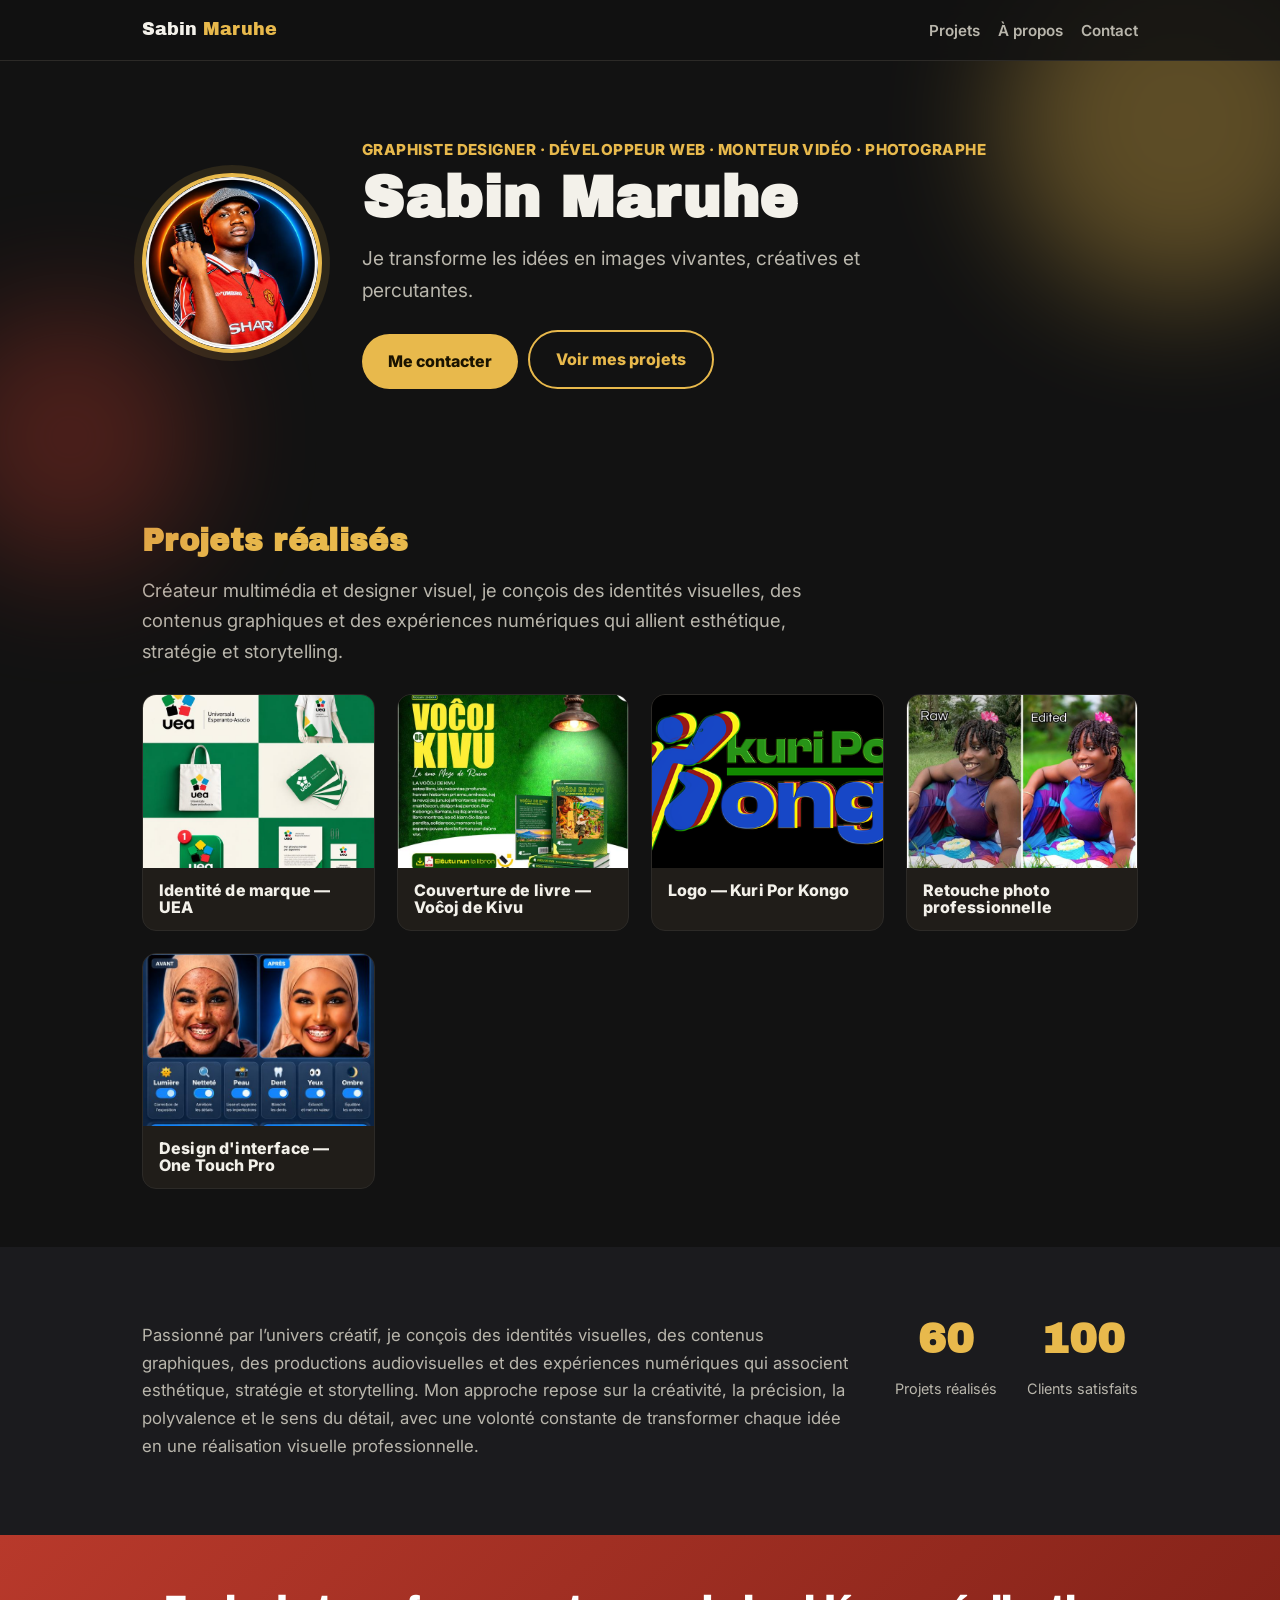
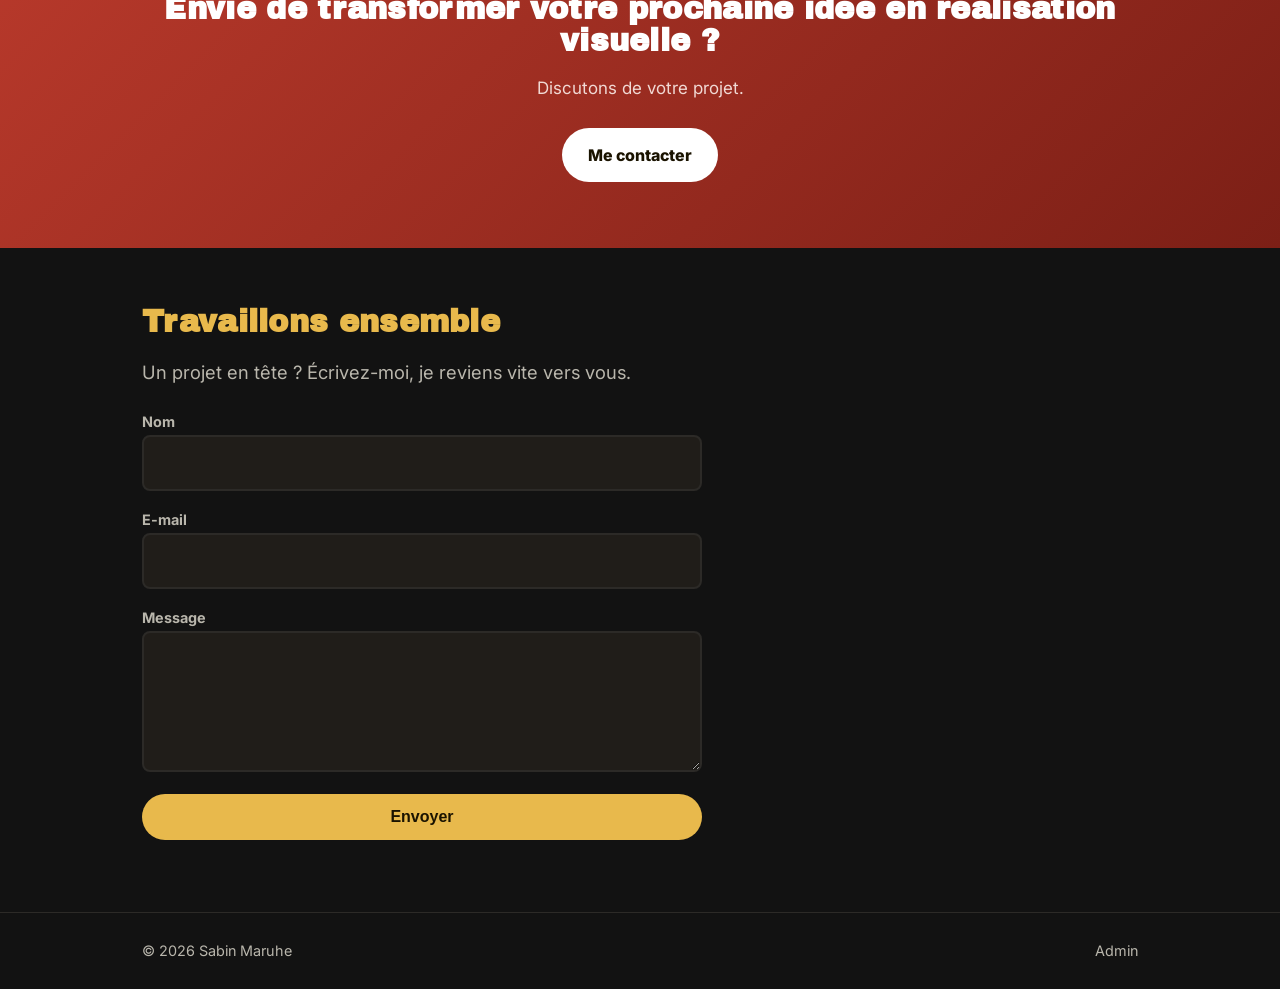
==== commit b487c390: "sbn desing" ====
--- a/index.html
+++ b/index.html
@@ -1,207 +1,330 @@
 <!doctype html>
-<html lang="eo">
+<html lang="fr">
 <head>
-  <meta charset="utf-8">
-  <meta name="viewport" content="width=device-width,initial-scale=1">
-  <meta name="theme-color" content="#0b0d12">
-  <meta name="description" content="Sabin Maruhe — kreiva plurmedia studio. Grafika dezajno, video, foto, retejoj kaj pli.">
-  <title>Sabin Maruhe — Kreiva Plurmedia Studio</title>
-  <link rel="preconnect" href="https://fonts.googleapis.com">
-  <link rel="preconnect" href="https://fonts.gstatic.com" crossorigin>
-  <link href="https://fonts.googleapis.com/css2?family=DM+Sans:wght@400;500;600;700&family=Manrope:wght@500;600;700;800&display=swap" rel="stylesheet">
-  <link rel="stylesheet" href="styles.css">
+<meta charset="utf-8">
+<meta name="viewport" content="width=device-width, initial-scale=1, viewport-fit=cover">
+<title>Sabin Maruhe — Portfolio</title>
+<link rel="preconnect" href="https://fonts.googleapis.com">
+<link rel="preconnect" href="https://fonts.gstatic.com" crossorigin>
+<link href="https://fonts.googleapis.com/css2?family=Archivo+Black&family=Inter:wght@400;600;800&display=swap" rel="stylesheet">
+<style>
+:root{
+  --bg:#121212; --panel:#1b1b1e; --panel2:#201d19; --gold:#E8B94C; --crimson:#B8392B;
+  --ink:#F3F1EA; --muted:#B9B6AC; --line:#2c2a27;
+  padding-top:env(safe-area-inset-top,0px); padding-bottom:env(safe-area-inset-bottom,0px);
+}
+*{box-sizing:border-box}
+html{scroll-behavior:smooth; scroll-padding-top:env(safe-area-inset-top,0px)}
+body{margin:0;background:var(--bg);color:var(--ink);font:400 17px/1.65 Inter,system-ui,sans-serif;overflow-x:hidden}
+h1,h2,h3{font-family:'Archivo Black',Inter,system-ui,sans-serif;line-height:1.05;margin:0 0 .4em;letter-spacing:.01em}
+.wrap{max-width:1040px;margin:0 auto;padding:0 22px}
+a{color:var(--gold)}
+nav.top{position:sticky;top:0;z-index:30;background:rgba(18,18,18,.88);backdrop-filter:blur(8px);border-bottom:1px solid var(--line);padding:env(safe-area-inset-top,0px) 0 0}
+nav.top .wrap{display:flex;justify-content:space-between;align-items:center;height:60px}
+nav.top .brand{font-family:'Archivo Black';font-size:1.1rem}
+nav.top .brand span{color:var(--gold)}
+nav.top a.navlink{color:var(--muted);text-decoration:none;margin-left:18px;font-weight:600;font-size:.95rem}
+nav.top a.navlink:hover{color:var(--gold)}
+header.hero{padding:76px 0 70px;position:relative}
+.glow{position:absolute;border-radius:50%;filter:blur(60px);opacity:.35;z-index:0;animation:drift 10s ease-in-out infinite}
+.g1{width:360px;height:360px;background:var(--gold);top:-120px;right:-80px}
+.g2{width:260px;height:260px;background:var(--crimson);bottom:-100px;left:-60px;animation-delay:-4s}
+@keyframes drift{50%{transform:translate(20px,-22px) scale(1.08)}}
+.herogrid{position:relative;z-index:1;display:flex;gap:40px;align-items:center;flex-wrap:wrap}
+.pfwrap{flex:0 0 auto}
+.pfwrap img{width:180px;height:180px;border-radius:50%;object-fit:cover;border:4px solid var(--gold);box-shadow:0 0 0 8px rgba(232,185,76,.12);animation:pop .7s cubic-bezier(.2,1.5,.4,1) both}
+@keyframes pop{from{opacity:0;transform:scale(.8) translateY(14px)}}
+.herotext{flex:1 1 320px;min-width:260px}
+.domain{color:var(--gold);font-weight:800;font-size:.95rem;letter-spacing:.03em;text-transform:uppercase;margin:0 0 6px;animation:fadeUp .6s .1s both}
+h1.name{font-size:clamp(2.2rem,6vw,3.6rem);margin-bottom:.25em;animation:fadeUp .6s .2s both}
+p.tagline{font-size:1.2rem;color:var(--muted);max-width:520px;margin:0 0 24px;animation:fadeUp .6s .3s both}
+@keyframes fadeUp{from{opacity:0;transform:translateY(16px)}to{opacity:1;transform:none}}
+.btn{position:relative;overflow:hidden;display:inline-block;background:var(--gold);color:#1a1300;font-weight:800;padding:14px 26px;border-radius:40px;text-decoration:none;border:0;cursor:pointer;font-size:1rem;transition:transform .2s}
+.btn:hover{transform:translateY(-3px)}
+.btn:after{content:"";position:absolute;top:0;left:-70%;width:40%;height:100%;background:linear-gradient(100deg,transparent,rgba(255,255,255,.55),transparent);transform:skewX(-18deg);animation:shine 3s infinite}
+@keyframes shine{to{left:150%}}
+.btn.ghost{background:transparent;border:2px solid var(--gold);color:var(--gold);margin-left:10px}
+section{padding:58px 0}
+section.alt{background:var(--panel)}
+h2{font-size:1.9rem;color:var(--gold)}
+p.lead{font-size:1.15rem;color:var(--muted);max-width:700px}
+.grid{display:grid;gap:22px;grid-template-columns:repeat(auto-fit,minmax(230px,1fr));margin-top:28px}
+.card{background:var(--panel2);border:1px solid var(--line);border-radius:14px;overflow:hidden;transition:transform .3s,border-color .3s}
+.card:hover{transform:translateY(-6px);border-color:var(--gold)}
+.cardimg{aspect-ratio:4/3;overflow:hidden;background:#000}
+.cardimg img{width:100%;height:100%;object-fit:cover;display:block;transition:transform .4s}
+.card:hover .cardimg img{transform:scale(1.06)}
+.card h3{font-size:1rem;font-family:Inter;font-weight:800;padding:14px 16px;margin:0}
+.aboutgrid{display:flex;gap:40px;flex-wrap:wrap;align-items:flex-start}
+.aboutgrid p{flex:1 1 420px;color:var(--muted);font-size:1.05rem}
+.stats{display:flex;gap:30px;flex:0 0 auto}
+.stat{text-align:center}
+.stat b{display:block;font-family:'Archivo Black';font-size:2.6rem;color:var(--gold)}
+.stat span{color:var(--muted);font-size:.9rem}
+.cta{text-align:center;background:linear-gradient(135deg,var(--crimson),#7c1f16)}
+.cta h2{color:#fff}
+.cta p{color:#f1d9d4;margin-bottom:26px}
+form.contact{display:grid;gap:14px;max-width:560px;margin-top:20px}
+label{font-weight:700;font-size:.9rem;color:var(--muted)}
+input,textarea{width:100%;padding:12px;border-radius:8px;border:2px solid var(--line);background:var(--panel2);color:var(--ink);font:inherit}
+input:focus,textarea:focus{outline:none;border-color:var(--gold)}
+.note{color:var(--muted);font-size:.9rem}
+footer{padding:26px 0;border-top:1px solid var(--line);color:var(--muted);font-size:.9rem}
+footer .wrap{display:flex;justify-content:space-between;flex-wrap:wrap;gap:10px}
+footer a{color:var(--muted);text-decoration:none}
+footer a:hover{color:var(--gold)}
+#admin{display:none;position:fixed;inset:0;background:rgba(0,0,0,.72);z-index:100;overflow:auto;padding:30px 16px}
+#admin .box{max-width:640px;margin:0 auto;background:var(--panel);border:1px solid var(--line);border-radius:14px;padding:26px}
+#admin h2{margin-top:0}
+#admin fieldset{border:1px solid var(--line);border-radius:10px;margin:0 0 16px;padding:12px 14px}
+#admin legend{color:var(--gold);font-weight:800;padding:0 6px}
+#admin .row{margin-bottom:10px}
+#admin .projrow{display:flex;gap:10px;align-items:center;margin-bottom:8px}
+#admin .projrow img{width:50px;height:50px;object-fit:cover;border-radius:6px;flex:0 0 auto}
+#admin .projrow input[type=text]{flex:1}
+#admin .closebar{display:flex;justify-content:flex-end;gap:10px;margin-top:16px}
+#admin .msg{font-size:.9rem;margin-top:10px}
+.hidden-field{display:none}
+@media(prefers-reduced-motion:reduce){*{animation:none!important;transition:none!important}}
+</style>
 </head>
 <body>
-  <div class="noise"></div>
-  <div class="cursor-glow"></div>
-
-  <header class="site-header">
-    <a class="brand" href="#hejmo" aria-label="Hejmo">
-      <span class="brand-mark">SM</span>
-      <span><b>SABIN</b><small>MARUHE · STUDIO</small></span>
-    </a>
-    <button class="menu-toggle" aria-label="Malfermi menuon"><span></span><span></span></button>
-    <nav class="nav" id="nav">
-      <a href="#hejmo">Hejmo</a>
-      <a href="#projektoj">Projektoj</a>
-      <a href="#kapabloj">Kapabloj</a>
-      <a href="#procezo">Procezo</a>
-      <a href="#pri">Pri mi</a>
-      <a class="nav-cta" href="#kunlaboro">Kunlaboru</a>
-    </nav>
-  </header>
-
-  <main>
-    <section class="hero section" id="hejmo">
-      <div class="hero-grid"></div>
-      <div class="hero-copy reveal">
-        <p class="eyebrow"><span class="pulse"></span> KREIVA PLURMEDIA STUDIO · GOMA</p>
-        <h1>Ni donu <em>formon</em><br>al viaj ideoj.</h1>
-        <p class="hero-text">Grafika dezajno, video, foto, retejoj kaj ciferecaj spertoj — kreitaj kun zorgo, karaktero kaj klara celo.</p>
-        <div class="hero-actions">
-          <a class="btn btn-primary magnetic" href="#kunlaboro">Realigu projekton kune <span>↗</span></a>
-          <a class="btn btn-ghost" href="#projektoj">Esplori projektojn <span>↓</span></a>
-        </div>
-        <div class="hero-meta">
-          <div><strong>01</strong><span>Ideo →<br>koncepto</span></div>
-          <div><strong>02</strong><span>Koncepto →<br>kreado</span></div>
-          <div><strong>03</strong><span>Kreado →<br>rezulto</span></div>
-        </div>
-      </div>
-      <div class="hero-art reveal reveal-delay">
-        <div class="orb orb-a"></div><div class="orb orb-b"></div>
-        <div class="profile-frame"><img src="images/profil/sabin-maruhe-profile.png" alt="Sabin Maruhe — profila foto"><div class="profile-badge">SABIN MARUHE · CREATIVE STUDIO</div></div>
-        <div class="floating-tag tag-a">DESIGN</div>
-        <div class="floating-tag tag-b">MOTION</div>
-        <div class="scroll-note">RULUMU POR MALKOVRI <span>↓</span></div>
-      </div>
-    </section>
-
-    <section class="ticker" aria-label="Servoj">
-      <div class="ticker-track">
-        <span>GRAFIKA DEZajno</span><b>✦</b><span>VIDEO</span><b>✦</b><span>FOTOGRAFIO</span><b>✦</b><span>RETEJOJ</span><b>✦</b><span>MOTION DESIGN</span><b>✦</b><span>PLURMEDIA</span><b>✦</b>
-        <span>GRAFIKA DEZajno</span><b>✦</b><span>VIDEO</span><b>✦</b><span>FOTOGRAFIO</span><b>✦</b><span>RETEJOJ</span><b>✦</b><span>MOTION DESIGN</span><b>✦</b><span>PLURMEDIA</span><b>✦</b>
-      </div>
-    </section>
-
-    <section class="section projects" id="projektoj">
-      <div class="section-head reveal">
-        <div><p class="eyebrow">01 / PORTFOLIO</p><h2>Elektitaj<br><em>projektoj.</em></h2></div>
-        <p class="section-intro">Veraj aŭ konceptaj laboroj, montrantaj la gamon de mia kreiva laboro.</p>
-      </div>
-      <div class="filters reveal">
-        <button class="filter active" data-filter="all">Ĉiuj</button>
-        <button class="filter" data-filter="design">Dezajno</button>
-        <button class="filter" data-filter="video">Video</button>
-        <button class="filter" data-filter="photo">Foto</button>
-        <button class="filter" data-filter="web">Retejo</button>
-      </div>
-      <div class="project-grid" id="projectGrid"></div>
-      <div class="center-action"><button class="text-btn" id="loadMore">Montri pli <span>↗</span></button></div>
-    </section>
-
-    <section class="section skills" id="kapabloj">
-      <div class="section-head reveal">
-        <div><p class="eyebrow">02 / KAPABLOJ</p><h2>Unu ideo.<br><em>Multaj formoj.</em></h2></div>
-      </div>
-      <div class="skill-list">
-        <article class="skill reveal"><span>01</span><h3>Grafika dezajno</h3><p>Markoj, afiŝoj, sociaj amaskomunikiloj, aranĝoj kaj vidaj sistemoj.</p><b>→</b></article>
-        <article class="skill reveal"><span>02</span><h3>Video & muntado</h3><p>Rakontado, muntado, koloro, ritmo, titoloj kaj moviĝanta grafiko.</p><b>→</b></article>
-        <article class="skill reveal"><span>03</span><h3>Foto & videografio</h3><p>Portretoj, eventoj, produktoj kaj dokumenta vida enhavo.</p><b>→</b></article>
-        <article class="skill reveal"><span>04</span><h3>Retejoj</h3><p>Modernaj, rapidaj kaj respondemaj retejoj kun klara uzantosperto.</p><b>→</b></article>
-      </div>
-    </section>
-
-    <section class="manifesto section" id="pri">
-      <div class="manifesto-shape"></div>
-      <div class="manifesto-content reveal">
-        <p class="eyebrow">03 / PRI LA LABORO</p>
-        <blockquote>“Kreado ne estas nur fari ion belan. Ĝi estas trovi la ĝustan manieron por ke ideo estu komprenata, memorata kaj sentata.”</blockquote>
-        <p class="manifesto-small">Mi laboras ĉe la intersekco de dezajno, teknologio kaj rakontado. La celo estas ĉiam simpla: krei ion utilan, originalan kaj profesian.</p>
-      </div>
-    </section>
-
-    <section class="section process" id="procezo">
-      <div class="section-head reveal">
-        <div><p class="eyebrow">04 / PROCEZO</p><h2>De ideo<br><em>al rezulto.</em></h2></div>
-      </div>
-      <div class="process-grid">
-        <div class="process-card reveal"><span>01</span><h3>Vi rakontas</h3><p>Vi sendas vian ideon, celon kaj bezonojn.</p></div>
-        <div class="process-card reveal"><span>02</span><h3>Ni planas</h3><p>Ni klarigas la direkton, enhavon kaj laborfluon.</p></div>
-        <div class="process-card reveal"><span>03</span><h3>Ni kreas</h3><p>La koncepto fariĝas konkreta vida aŭ cifereca projekto.</p></div>
-        <div class="process-card reveal"><span>04</span><h3>Ni liveras</h3><p>Vi ricevas la finan rezulton kaj la necesajn dosierojn.</p></div>
-      </div>
-    </section>
-
-    <section class="collab section" id="kunlaboro">
-      <div class="collab-inner reveal">
-        <div class="collab-copy">
-          <p class="eyebrow">05 / KUNLABORO</p>
-          <h2>Ni realigu<br><em>projekton kune.</em></h2>
-          <p>Ĉu vi havas ideon? Rakontu ĝin. La kunlaboro estas proponata senpage; volontula kontribuo povas helpi subteni la teknikajn kostojn, ekipaĵon, Interreton kaj teamon.</p>
-          <div class="trust-points"><span>✓ Neniu deviga pago</span><span>✓ Klara komunikado</span><span>✓ Respekto al via ideo</span></div>
-        </div>
-        <form class="collab-form" id="projectForm">
-          <div class="form-progress"><span></span></div>
-          <div class="form-row"><label>Antaŭnomo<input name="firstname" required placeholder="Ekz. Jean"></label><label>Familinomo<input name="lastname" required placeholder="Ekz. Paul"></label></div>
-          <div class="form-row"><label>Retpoŝto<input type="email" name="email" required placeholder="vi@ekzemplo.com"></label><label>Lando<input name="country" required placeholder="Ekz. DR Kongo"></label></div>
-          <label>Tipo de projekto<select name="service"><option>Grafika dezajno</option><option>Video / muntado</option><option>Fotografio / videografio</option><option>Retejo</option><option>Branding</option><option>Alia</option></select></label>
-          <label>Priskribu vian ideon<textarea name="message" required placeholder="Kion vi volas realigi?"></textarea></label>
-          <label>Daŭro de kunlaboro<select name="duration"><option>Malpli ol unu monato</option><option>1 monato</option><option>2 monatoj</option><option>3 monatoj</option><option>6 monatoj</option><option>12 monatoj</option><option>Pli ol unu jaro</option><option>Propra daŭro</option></select></label>
-          <label>Volontula kontribuo (USD) <input type="number" min="0" step="1" name="contribution" placeholder="Laŭ via eblo"></label>
-          <p class="form-note">Mi laboras kunlabore sen deviga pago. Ĉiu kontribuo estas tute volontula kaj helpas subteni Wi‑Fi, elektron, ekipaĵon kaj la teknikan teamon.</p>
-          <div class="consent"><input type="checkbox" id="agree" required><label for="agree">Mi komprenas, ke la kontribuo estas volontula kaj ne estas kondiĉo por la kunlaboro.</label></div>
-          <button class="btn btn-primary form-submit" type="submit">Sendi mian projekton <span>↗</span></button>
-        </form>
-      </div>
-    </section>
-  </main>
-
-  <footer class="footer">
-    <div class="footer-top"><div class="brand"><span class="brand-mark">SM</span><span><b>SABIN</b><small>MARUHE · STUDIO</small></span></div><a href="#hejmo" class="backtop">Reen supren ↑</a></div>
-    <div class="footer-bottom"><span>© 2026 Sabin Maruhe Studio</span><span>Farita kun ideo, pacienco & Esperanto.</span><a href="#" id="adminLink">Administra spaco</a></div>
-  </footer>
-
-  <div class="modal" id="projectModal" aria-hidden="true">
-    <div class="modal-backdrop" data-close></div>
-    <div class="project-modal">
-      <button class="modal-close" data-close>×</button>
-      <div class="modal-image" id="modalImage"></div>
-      <div class="modal-body"><p class="eyebrow" id="modalCategory"></p><h2 id="modalTitle"></h2><p id="modalDescription"></p><div class="modal-tags" id="modalTags"></div></div>
-    </div>
-  </div>
-
-  <div class="toast" id="toast"><span>✓</span><div><b>Sendita!</b><small>Via projekto estas konservita.</small></div></div>
-
-  <div class="admin-modal" id="adminModal" aria-hidden="true">
-    <div class="modal-backdrop" data-admin-close></div>
-    <div class="admin-login">
-      <button class="modal-close" data-admin-close>×</button>
-      <p class="eyebrow">ADMINISTRA SPACO</p>
-      <h2>Bonvenon <em>reen.</em></h2>
-      <p>Enigu la administran kodon por malfermi la demo-panelon.</p>
-      <input id="adminCode" type="password" inputmode="numeric" placeholder="Administrilo-kodo">
-      <button class="btn btn-primary" id="adminEnter">Eniri <span>→</span></button>
-      <small>Demo loka versio — konektu sekuran backendon antaŭ produktado.</small>
-    </div>
-  </div>
-
-  <div class="dashboard" id="dashboard" aria-hidden="true">
-    <div class="dashboard-top"><div class="brand"><span class="brand-mark">SM</span><span><b>ADMIN</b><small>DASHBOARD</small></span></div><button class="icon-btn" id="closeDashboard">×</button></div>
-    <div class="dashboard-body">
-      <aside class="dash-nav"><button class="dash-tab active" data-tab="overview">Superrigardo</button><button class="dash-tab" data-tab="requests">Petoj <i id="requestCount">0</i></button><button class="dash-tab" data-tab="content">Enhavo</button><button class="dash-tab" data-tab="projects">Projektoj</button><button class="dash-tab" data-tab="settings">Agordoj</button></aside>
-      <div class="dash-main">
-        <section class="dash-panel active" id="tab-overview"><p class="eyebrow">ADMIN / SUPERrigardo</p><h2>Via kreiva <em>spaco.</em></h2><div class="stats"><div><span>Projektoj</span><b>24</b></div><div><span>En progreso</span><b>4</b></div><div><span>Petoj</span><b id="statRequests">0</b></div><div><span>Kontribuoj</span><b>$0</b></div></div><div class="admin-note">Ĉi tiu estas frontend-demo. Por vera retejo, la enhavo kaj klientaj mesaĝoj devas esti konektitaj al sekura datumbazo kaj aŭtentikigo.</div></section>
-        <section class="dash-panel" id="tab-requests"><p class="eyebrow">ADMIN / PETOJ</p><h2>Kunlaboraj <em>petoj.</em></h2><div id="requestList" class="request-list"></div></section>
-        <section class="dash-panel" id="tab-content">
-          <p class="eyebrow">ADMIN / ENHAVO</p><h2>Kontrolu la <em>enhavon.</em></h2>
-          <div class="admin-editor">
-            <label>Hero-titolo<input id="editHeroTitle"></label>
-            <label>Hero-priskribo<textarea id="editHeroText"></textarea></label>
-            <label>Kunlabora titolo<input id="editCollabTitle"></label>
-            <label>Kunlabora mesaĝo<textarea id="editCollabText"></textarea></label>
-            <button class="btn btn-primary" id="saveContent">Konservi enhavon <span>✓</span></button>
-          </div>
-        </section>
-        <section class="dash-panel" id="tab-projects">
-          <p class="eyebrow">ADMIN / PROJEKTOJ</p><h2>Administru la <em>projektojn.</em></h2>
-          <div id="adminProjects" class="admin-projects"></div>
-          <button class="btn btn-primary" id="addAdminProject">+ Aldoni projekton</button>
-        </section>
-        <section class="dash-panel" id="tab-settings">
-          <p class="eyebrow">ADMIN / AGORDOJ</p><h2>Kontrolu la <em>aspekton.</em></h2>
-          <div class="admin-editor">
-            <label>Akcentkoloro<input id="editAccent" type="color"></label>
-            <div class="toggle-row"><span>Premiumaj animacioj</span><button class="switch on" data-setting="animations"><i></i></button></div>
-            <div class="toggle-row"><span>Glassmorphism</span><button class="switch on" data-setting="glass"><i></i></button></div>
-            <div class="toggle-row"><span>LIVE-efekto</span><button class="switch on" data-setting="live"><i></i></button></div>
-            <button class="btn btn-primary" id="saveSettings">Konservi agordojn <span>✓</span></button>
-          </div>
-        </section>
-      </div>
-    </div>
-  </div>
-
-  <script src="app.js"></script>
+
+<nav class="top"><div class="wrap">
+<span class="brand">Sabin <span>Maruhe</span></span>
+<div><a class="navlink" href="#projets">Projets</a><a class="navlink" href="#apropos">À propos</a><a class="navlink" href="#contact">Contact</a></div>
+</div></nav>
+
+<header class="hero"><span class="glow g1"></span><span class="glow g2"></span>
+<div class="wrap herogrid">
+<div class="pfwrap"><img id="pfimg" src="[data-uri]" alt="Sabin Maruhe"></div>
+<div class="herotext">
+<p class="domain" id="domain">Graphiste designer · Développeur web · Monteur vidéo · Photographe</p>
+<h1 class="name" id="name">Sabin Maruhe</h1>
+<p class="tagline" id="tagline">Je transforme les idées en images vivantes, créatives et percutantes.</p>
+<a class="btn" href="#contact">Me contacter</a><a class="btn ghost" href="#projets">Voir mes projets</a>
+</div>
+</div></header>
+
+<section id="projets"><div class="wrap">
+<h2>Projets réalisés</h2>
+<p class="lead" id="intro">Créateur multimédia et designer visuel, je conçois des identités visuelles, des contenus graphiques et des expériences numériques qui allient esthétique, stratégie et storytelling.</p>
+<div class="grid">
+<article class="card">
+<div class="cardimg"><img id="pimg0" src="[data-uri]" alt=""></div>
+<h3 id="ptitle0">Identité de marque — UEA</h3>
+</article>
+<article class="card">
+<div class="cardimg"><img id="pimg1" src="[data-uri]" alt=""></div>
+<h3 id="ptitle1">Couverture de livre — Voĉoj de Kivu</h3>
+</article>
+<article class="card">
+<div class="cardimg"><img id="pimg2" src="[data-uri]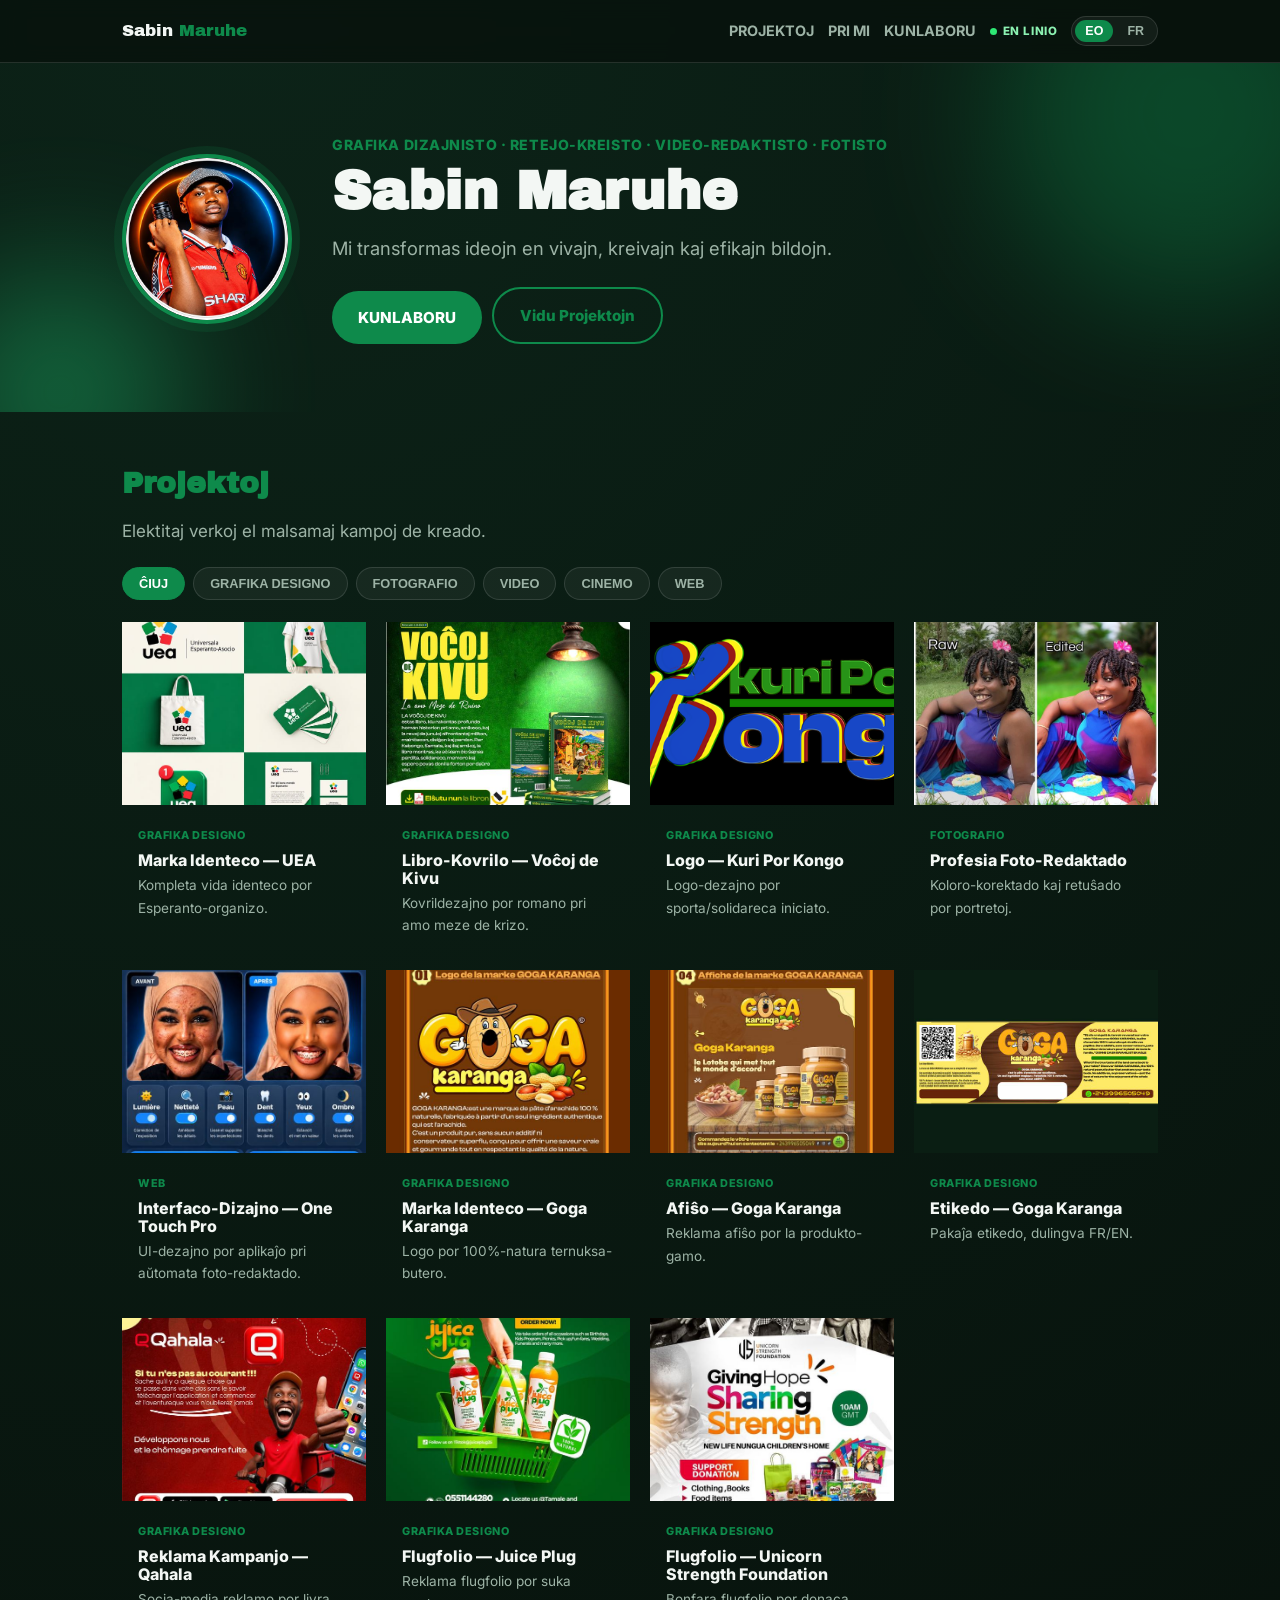
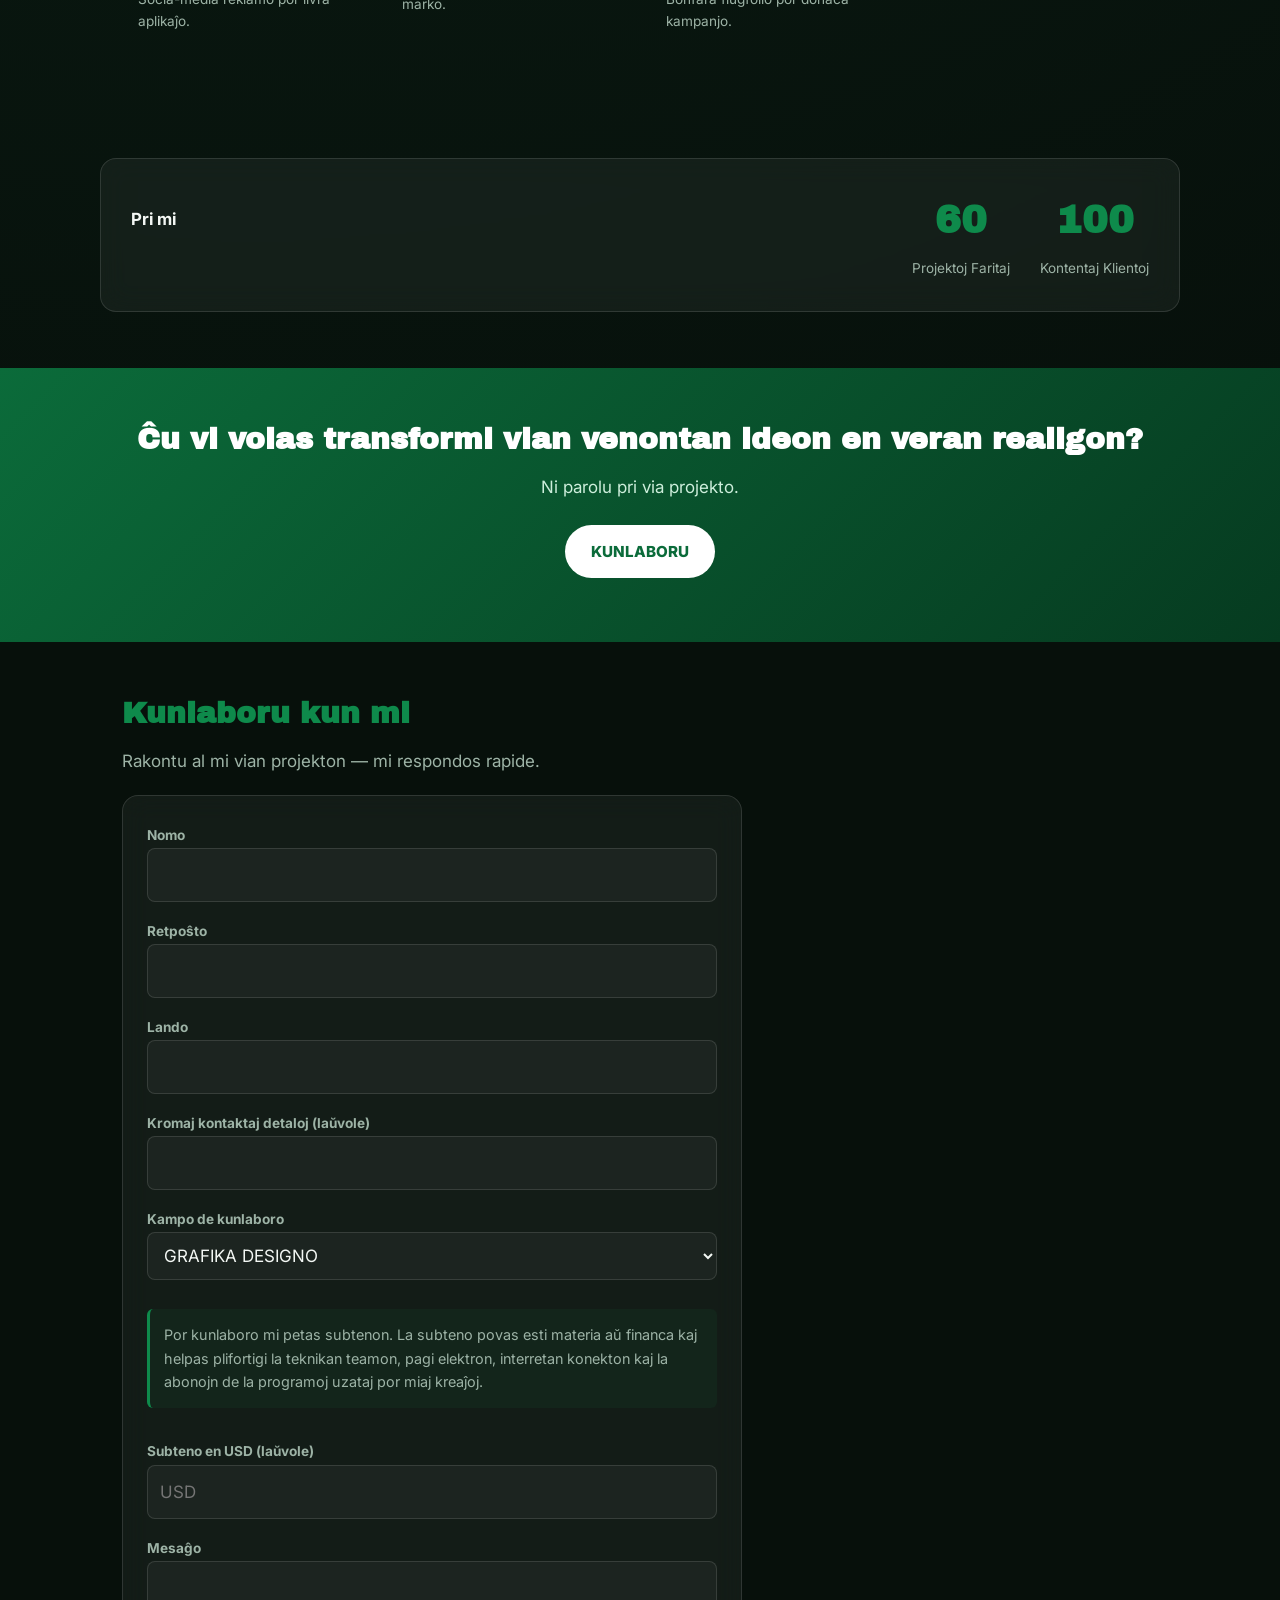
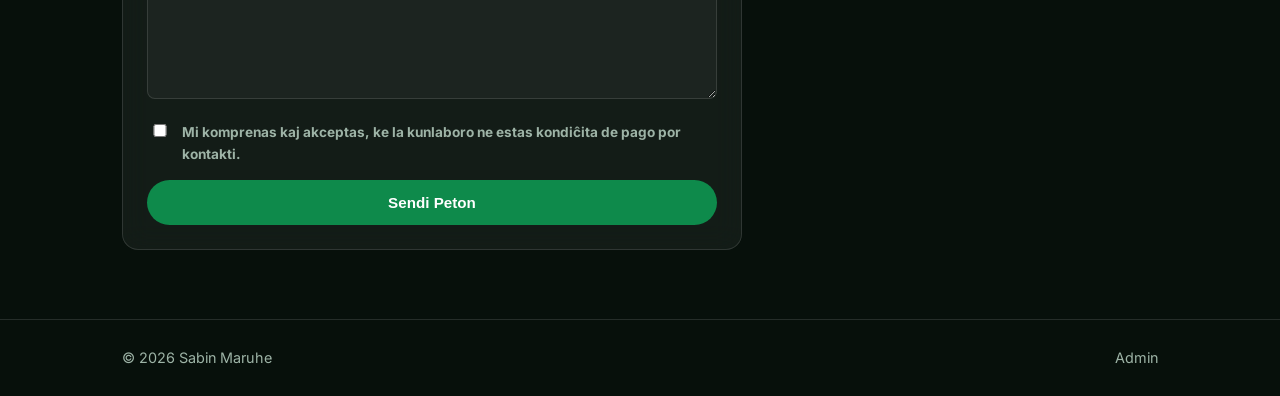
==== commit 0cb9cc4d: "ESPERANTO KUNLABORU" ====
--- a/index.html
+++ b/index.html
@@ -1,5 +1,5 @@
 <!doctype html>
-<html lang="fr">
+<html lang="eo">
 <head>
 <meta charset="utf-8">
 <meta name="viewport" content="width=device-width, initial-scale=1, viewport-fit=cover">
@@ -9,81 +9,106 @@
 <link href="https://fonts.googleapis.com/css2?family=Archivo+Black&family=Inter:wght@400;600;800&display=swap" rel="stylesheet">
 <style>
 :root{
-  --bg:#121212; --panel:#1b1b1e; --panel2:#201d19; --gold:#E8B94C; --crimson:#B8392B;
-  --ink:#F3F1EA; --muted:#B9B6AC; --line:#2c2a27;
-  padding-top:env(safe-area-inset-top,0px); padding-bottom:env(safe-area-inset-bottom,0px);
+ --g:#0E8A4B; --g2:#0B6B3A; --ink:#0d120f; --bg:#07100b; --panel:rgba(255,255,255,.05); --line:rgba(255,255,255,.12);
+ --ink2:#F3F7F4; --muted:#9DB3A6; --white:#ffffff;
+ padding-top:env(safe-area-inset-top,0px); padding-bottom:env(safe-area-inset-bottom,0px);
 }
 *{box-sizing:border-box}
-html{scroll-behavior:smooth; scroll-padding-top:env(safe-area-inset-top,0px)}
-body{margin:0;background:var(--bg);color:var(--ink);font:400 17px/1.65 Inter,system-ui,sans-serif;overflow-x:hidden}
-h1,h2,h3{font-family:'Archivo Black',Inter,system-ui,sans-serif;line-height:1.05;margin:0 0 .4em;letter-spacing:.01em}
-.wrap{max-width:1040px;margin:0 auto;padding:0 22px}
-a{color:var(--gold)}
-nav.top{position:sticky;top:0;z-index:30;background:rgba(18,18,18,.88);backdrop-filter:blur(8px);border-bottom:1px solid var(--line);padding:env(safe-area-inset-top,0px) 0 0}
-nav.top .wrap{display:flex;justify-content:space-between;align-items:center;height:60px}
-nav.top .brand{font-family:'Archivo Black';font-size:1.1rem}
-nav.top .brand span{color:var(--gold)}
-nav.top a.navlink{color:var(--muted);text-decoration:none;margin-left:18px;font-weight:600;font-size:.95rem}
-nav.top a.navlink:hover{color:var(--gold)}
-header.hero{padding:76px 0 70px;position:relative}
-.glow{position:absolute;border-radius:50%;filter:blur(60px);opacity:.35;z-index:0;animation:drift 10s ease-in-out infinite}
-.g1{width:360px;height:360px;background:var(--gold);top:-120px;right:-80px}
-.g2{width:260px;height:260px;background:var(--crimson);bottom:-100px;left:-60px;animation-delay:-4s}
-@keyframes drift{50%{transform:translate(20px,-22px) scale(1.08)}}
-.herogrid{position:relative;z-index:1;display:flex;gap:40px;align-items:center;flex-wrap:wrap}
-.pfwrap{flex:0 0 auto}
-.pfwrap img{width:180px;height:180px;border-radius:50%;object-fit:cover;border:4px solid var(--gold);box-shadow:0 0 0 8px rgba(232,185,76,.12);animation:pop .7s cubic-bezier(.2,1.5,.4,1) both}
+html{scroll-behavior:smooth;scroll-padding-top:70px}
+body{margin:0;background:radial-gradient(circle at 20% 0%,#0c2318,var(--bg) 60%);color:var(--ink2);font:400 17px/1.65 Inter,system-ui,sans-serif;overflow-x:hidden}
+h1,h2,h3{font-family:'Archivo Black',Inter,sans-serif;line-height:1.08;margin:0 0 .4em}
+.wrap{max-width:1080px;margin:0 auto;padding:0 22px}
+a{color:var(--g)}
+.glass{background:var(--panel);backdrop-filter:blur(14px);-webkit-backdrop-filter:blur(14px);border:1px solid var(--line);border-radius:16px}
+nav.top{position:sticky;top:0;z-index:40;padding:env(safe-area-inset-top,0px) 0 0;background:rgba(7,16,11,.75);backdrop-filter:blur(10px);border-bottom:1px solid var(--line)}
+nav.top .wrap{display:flex;justify-content:space-between;align-items:center;height:62px;gap:10px}
+.brand{font-family:'Archivo Black';font-size:1.05rem;white-space:nowrap}
+.brand span{color:var(--g)}
+.navlinks{display:flex;align-items:center;gap:14px;flex-wrap:wrap}
+.navlinks a{color:var(--muted);text-decoration:none;font-weight:700;font-size:.9rem}
+.navlinks a:hover{color:var(--g)}
+.langsw{display:flex;gap:4px;background:var(--panel);border:1px solid var(--line);border-radius:30px;padding:3px}
+.langsw button{background:transparent;border:0;color:var(--muted);padding:4px 10px;border-radius:20px;font-weight:800;font-size:.78rem;cursor:pointer}
+.langsw button.active{background:var(--g);color:#fff}
+.live{display:inline-flex;align-items:center;gap:6px;font-size:.72rem;font-weight:800;color:#8CF2B2;letter-spacing:.05em}
+.live i{width:7px;height:7px;border-radius:50%;background:#2ee874;box-shadow:0 0 0 0 rgba(46,232,116,.6);animation:pulse 1.8s infinite}
+@keyframes pulse{70%{box-shadow:0 0 0 7px rgba(46,232,116,0)}}
+header.hero{padding:70px 0 60px;position:relative;overflow:hidden}
+.particles span{position:absolute;bottom:-10px;width:5px;height:5px;background:rgba(14,138,75,.55);border-radius:50%;animation:rise linear infinite}
+@keyframes rise{to{transform:translateY(-640px) translateX(20px);opacity:0}}
+.glow{position:absolute;border-radius:50%;filter:blur(70px);opacity:.4;z-index:0}
+.g1{width:380px;height:380px;background:var(--g);top:-140px;right:-100px;animation:drift 11s ease-in-out infinite}
+.g2{width:240px;height:240px;background:#1fd37a;bottom:-100px;left:-60px;animation:drift 9s ease-in-out infinite reverse}
+@keyframes drift{50%{transform:translate(18px,-20px) scale(1.07)}}
+.herogrid{position:relative;z-index:2;display:flex;gap:40px;align-items:center;flex-wrap:wrap}
+.pfwrap img{width:170px;height:170px;border-radius:50%;object-fit:cover;border:4px solid var(--g);box-shadow:0 0 0 8px rgba(14,138,75,.15);animation:pop .7s cubic-bezier(.2,1.5,.4,1) both}
 @keyframes pop{from{opacity:0;transform:scale(.8) translateY(14px)}}
 .herotext{flex:1 1 320px;min-width:260px}
-.domain{color:var(--gold);font-weight:800;font-size:.95rem;letter-spacing:.03em;text-transform:uppercase;margin:0 0 6px;animation:fadeUp .6s .1s both}
-h1.name{font-size:clamp(2.2rem,6vw,3.6rem);margin-bottom:.25em;animation:fadeUp .6s .2s both}
-p.tagline{font-size:1.2rem;color:var(--muted);max-width:520px;margin:0 0 24px;animation:fadeUp .6s .3s both}
-@keyframes fadeUp{from{opacity:0;transform:translateY(16px)}to{opacity:1;transform:none}}
-.btn{position:relative;overflow:hidden;display:inline-block;background:var(--gold);color:#1a1300;font-weight:800;padding:14px 26px;border-radius:40px;text-decoration:none;border:0;cursor:pointer;font-size:1rem;transition:transform .2s}
-.btn:hover{transform:translateY(-3px)}
-.btn:after{content:"";position:absolute;top:0;left:-70%;width:40%;height:100%;background:linear-gradient(100deg,transparent,rgba(255,255,255,.55),transparent);transform:skewX(-18deg);animation:shine 3s infinite}
+#domain{color:var(--g);font-weight:800;font-size:.88rem;letter-spacing:.04em;text-transform:uppercase;margin:0 0 6px;animation:fu .6s .1s both}
+h1#name{font-size:clamp(2.1rem,6vw,3.4rem);margin-bottom:.22em;animation:fu .6s .2s both}
+#tagline{font-size:1.15rem;color:var(--muted);max-width:520px;margin:0 0 24px;animation:fu .6s .3s both}
+@keyframes fu{from{opacity:0;transform:translateY(16px)}to{opacity:1;transform:none}}
+.btn{position:relative;overflow:hidden;display:inline-block;background:var(--g);color:#fff;font-weight:800;padding:14px 26px;border-radius:40px;text-decoration:none;border:0;cursor:pointer;font-size:.95rem;transition:transform .2s,box-shadow .2s}
+.btn:hover{transform:translateY(-3px);box-shadow:0 10px 24px rgba(14,138,75,.35)}
+.btn:after{content:"";position:absolute;top:0;left:-70%;width:40%;height:100%;background:linear-gradient(100deg,transparent,rgba(255,255,255,.5),transparent);transform:skewX(-18deg);animation:shine 3.2s infinite}
 @keyframes shine{to{left:150%}}
-.btn.ghost{background:transparent;border:2px solid var(--gold);color:var(--gold);margin-left:10px}
-section{padding:58px 0}
-section.alt{background:var(--panel)}
-h2{font-size:1.9rem;color:var(--gold)}
-p.lead{font-size:1.15rem;color:var(--muted);max-width:700px}
-.grid{display:grid;gap:22px;grid-template-columns:repeat(auto-fit,minmax(230px,1fr));margin-top:28px}
-.card{background:var(--panel2);border:1px solid var(--line);border-radius:14px;overflow:hidden;transition:transform .3s,border-color .3s}
-.card:hover{transform:translateY(-6px);border-color:var(--gold)}
+.btn.ghost{background:transparent;border:2px solid var(--g);color:var(--g);margin-left:10px}
+.btn.ghost:after{display:none}
+.btn.small{padding:8px 14px;font-size:.8rem;margin:0}
+section{padding:56px 0}
+h2{font-size:1.85rem;color:var(--g)}
+.lead{color:var(--muted);max-width:680px}
+.catbar{display:flex;gap:8px;flex-wrap:wrap;margin:22px 0}
+.catbtn{background:var(--panel);border:1px solid var(--line);color:var(--muted);padding:8px 16px;border-radius:30px;font-weight:700;font-size:.8rem;cursor:pointer}
+.catbtn.active{background:var(--g);color:#fff;border-color:var(--g)}
+.grid{display:grid;gap:20px;grid-template-columns:repeat(auto-fit,minmax(230px,1fr))}
+.card{overflow:hidden;transition:transform .3s,border-color .3s;cursor:pointer}
+.card.glass:hover{transform:translateY(-6px);border-color:var(--g)}
 .cardimg{aspect-ratio:4/3;overflow:hidden;background:#000}
 .cardimg img{width:100%;height:100%;object-fit:cover;display:block;transition:transform .4s}
-.card:hover .cardimg img{transform:scale(1.06)}
-.card h3{font-size:1rem;font-family:Inter;font-weight:800;padding:14px 16px;margin:0}
+.card:hover .cardimg img{transform:scale(1.07)}
+.cardbody{padding:14px 16px}
+.tag{font-size:.68rem;font-weight:800;color:var(--g);letter-spacing:.05em}
+.card h3{font-size:1rem;font-family:Inter;font-weight:800;margin:.3em 0}
+.pdesc{font-size:.85rem;color:var(--muted);margin:0}
+.emptycat{color:var(--muted);grid-column:1/-1;text-align:center;padding:30px}
 .aboutgrid{display:flex;gap:40px;flex-wrap:wrap;align-items:flex-start}
 .aboutgrid p{flex:1 1 420px;color:var(--muted);font-size:1.05rem}
-.stats{display:flex;gap:30px;flex:0 0 auto}
+.stats{display:flex;gap:30px}
 .stat{text-align:center}
-.stat b{display:block;font-family:'Archivo Black';font-size:2.6rem;color:var(--gold)}
-.stat span{color:var(--muted);font-size:.9rem}
-.cta{text-align:center;background:linear-gradient(135deg,var(--crimson),#7c1f16)}
+.stat b{display:block;font-family:'Archivo Black';font-size:2.4rem;color:var(--g)}
+.stat span{color:var(--muted);font-size:.85rem}
+.cta{text-align:center;background:linear-gradient(135deg,var(--g2),#063b20)}
 .cta h2{color:#fff}
-.cta p{color:#f1d9d4;margin-bottom:26px}
-form.contact{display:grid;gap:14px;max-width:560px;margin-top:20px}
-label{font-weight:700;font-size:.9rem;color:var(--muted)}
-input,textarea{width:100%;padding:12px;border-radius:8px;border:2px solid var(--line);background:var(--panel2);color:var(--ink);font:inherit}
-input:focus,textarea:focus{outline:none;border-color:var(--gold)}
-.note{color:var(--muted);font-size:.9rem}
+.cta p{color:#cdeedb;margin-bottom:24px}
+#collab{scroll-margin-top:70px}
+form.collab{display:grid;gap:14px;max-width:620px;margin-top:20px;padding:24px}
+label{font-weight:700;font-size:.85rem;color:var(--muted)}
+input,textarea,select{width:100%;padding:12px;border-radius:8px;border:1px solid var(--line);background:rgba(255,255,255,.04);color:var(--ink2);font:inherit}
+input:focus,textarea:focus,select:focus{outline:none;border-color:var(--g)}
+.support{font-size:.9rem;color:var(--muted);padding:14px;border-left:3px solid var(--g);background:rgba(14,138,75,.08);border-radius:6px}
+.checkrow{display:flex;gap:10px;align-items:flex-start;font-size:.85rem;color:var(--muted)}
+.checkrow input{width:18px;flex:0 0 auto;margin-top:3px}
 footer{padding:26px 0;border-top:1px solid var(--line);color:var(--muted);font-size:.9rem}
 footer .wrap{display:flex;justify-content:space-between;flex-wrap:wrap;gap:10px}
 footer a{color:var(--muted);text-decoration:none}
-footer a:hover{color:var(--gold)}
-#admin{display:none;position:fixed;inset:0;background:rgba(0,0,0,.72);z-index:100;overflow:auto;padding:30px 16px}
-#admin .box{max-width:640px;margin:0 auto;background:var(--panel);border:1px solid var(--line);border-radius:14px;padding:26px}
-#admin h2{margin-top:0}
+footer a:hover{color:var(--g)}
+.lightbox{display:none;position:fixed;inset:0;background:rgba(0,0,0,.9);z-index:90;align-items:center;justify-content:center;padding:20px}
+.lightbox img{max-width:92vw;max-height:80vh;border-radius:10px}
+.lightbox button{position:absolute;background:rgba(255,255,255,.1);border:1px solid var(--line);color:#fff;width:42px;height:42px;border-radius:50%;font-size:1.3rem;cursor:pointer}
+.lightbox .lbclose{top:18px;right:18px}
+#admin{display:none;position:fixed;inset:0;background:rgba(0,0,0,.78);z-index:100;overflow:auto;padding:30px 14px}
+#admin .box{max-width:680px;margin:0 auto;padding:26px}
 #admin fieldset{border:1px solid var(--line);border-radius:10px;margin:0 0 16px;padding:12px 14px}
-#admin legend{color:var(--gold);font-weight:800;padding:0 6px}
+#admin legend{color:var(--g);font-weight:800;padding:0 6px}
 #admin .row{margin-bottom:10px}
-#admin .projrow{display:flex;gap:10px;align-items:center;margin-bottom:8px}
-#admin .projrow img{width:50px;height:50px;object-fit:cover;border-radius:6px;flex:0 0 auto}
-#admin .projrow input[type=text]{flex:1}
-#admin .closebar{display:flex;justify-content:flex-end;gap:10px;margin-top:16px}
-#admin .msg{font-size:.9rem;margin-top:10px}
+.projrow{display:flex;gap:10px;align-items:flex-start;margin-bottom:12px;padding-bottom:12px;border-bottom:1px solid var(--line)}
+.projrow .thumb{width:54px;height:54px;object-fit:cover;border-radius:6px;flex:0 0 auto}
+.projfields{flex:1;display:grid;gap:6px}
+.colorrow{display:flex;gap:16px;flex-wrap:wrap}
+.colorrow div{text-align:center;font-size:.75rem;color:var(--muted)}
+.closebar{display:flex;justify-content:flex-end;gap:10px;margin-top:16px}
+.msg{font-size:.85rem;margin-top:10px;color:var(--g)}
 .hidden-field{display:none}
 @media(prefers-reduced-motion:reduce){*{animation:none!important;transition:none!important}}
 </style>
@@ -92,121 +117,305 @@
 
 <nav class="top"><div class="wrap">
 <span class="brand">Sabin <span>Maruhe</span></span>
-<div><a class="navlink" href="#projets">Projets</a><a class="navlink" href="#apropos">À propos</a><a class="navlink" href="#contact">Contact</a></div>
+<div class="navlinks">
+<a href="#projets" data-i18n="nav_proj"></a><a href="#apropos" data-i18n="nav_about"></a><a href="#collab" data-i18n="nav_collab"></a>
+<span class="live"><i></i><span data-i18n="live"></span></span>
+<div class="langsw"><button type="button" class="langbtn active" data-lang="eo">EO</button><button type="button" class="langbtn" data-lang="fr">FR</button></div>
+</div>
 </div></nav>
 
 <header class="hero"><span class="glow g1"></span><span class="glow g2"></span>
+<div class="particles" id="particles"></div>
 <div class="wrap herogrid">
-<div class="pfwrap"><img id="pfimg" src="[data-uri]" alt="Sabin Maruhe"></div>
+<div class="pfwrap"><img src="[data-uri]" alt="Sabin Maruhe"></div>
 <div class="herotext">
-<p class="domain" id="domain">Graphiste designer · Développeur web · Monteur vidéo · Photographe</p>
-<h1 class="name" id="name">Sabin Maruhe</h1>
-<p class="tagline" id="tagline">Je transforme les idées en images vivantes, créatives et percutantes.</p>
-<a class="btn" href="#contact">Me contacter</a><a class="btn ghost" href="#projets">Voir mes projets</a>
+<p id="domain" data-i18n="domain"></p>
+<h1 id="name">Sabin Maruhe</h1>
+<p id="tagline" data-i18n="tagline"></p>
+<a class="btn" href="#collab" data-i18n="btn_collab"></a><a class="btn ghost" href="#projets" data-i18n="btn_see"></a>
 </div>
 </div></header>
 
 <section id="projets"><div class="wrap">
-<h2>Projets réalisés</h2>
-<p class="lead" id="intro">Créateur multimédia et designer visuel, je conçois des identités visuelles, des contenus graphiques et des expériences numériques qui allient esthétique, stratégie et storytelling.</p>
-<div class="grid">
-<article class="card">
+<h2 data-i18n="proj_title"></h2>
+<p class="lead" data-i18n="proj_lead"></p>
+<div class="catbar"><button type="button" class="catbtn active" data-cat="all" data-i18n="cat_all"></button><button type="button" class="catbtn" data-cat="grafika" data-i18n="cat_grafika"></button><button type="button" class="catbtn" data-cat="foto" data-i18n="cat_foto"></button><button type="button" class="catbtn" data-cat="video" data-i18n="cat_video"></button><button type="button" class="catbtn" data-cat="cinemo" data-i18n="cat_cinemo"></button><button type="button" class="catbtn" data-cat="web" data-i18n="cat_web"></button></div>
+<div class="grid" id="grid">
+<article class="card" data-cat="grafika">
 <div class="cardimg"><img id="pimg0" src="[data-uri]" alt=""></div>
-<h3 id="ptitle0">Identité de marque — UEA</h3>
-</article>
-<article class="card">
+<div class="cardbody"><span class="tag" data-i18n="cat_grafika"></span><h3 id="pt0" data-i18n="p0_t"></h3><p class="pdesc" id="pd0" data-i18n="p0_d"></p></div>
+</article>
+<article class="card" data-cat="grafika">
 <div class="cardimg"><img id="pimg1" src="[data-uri]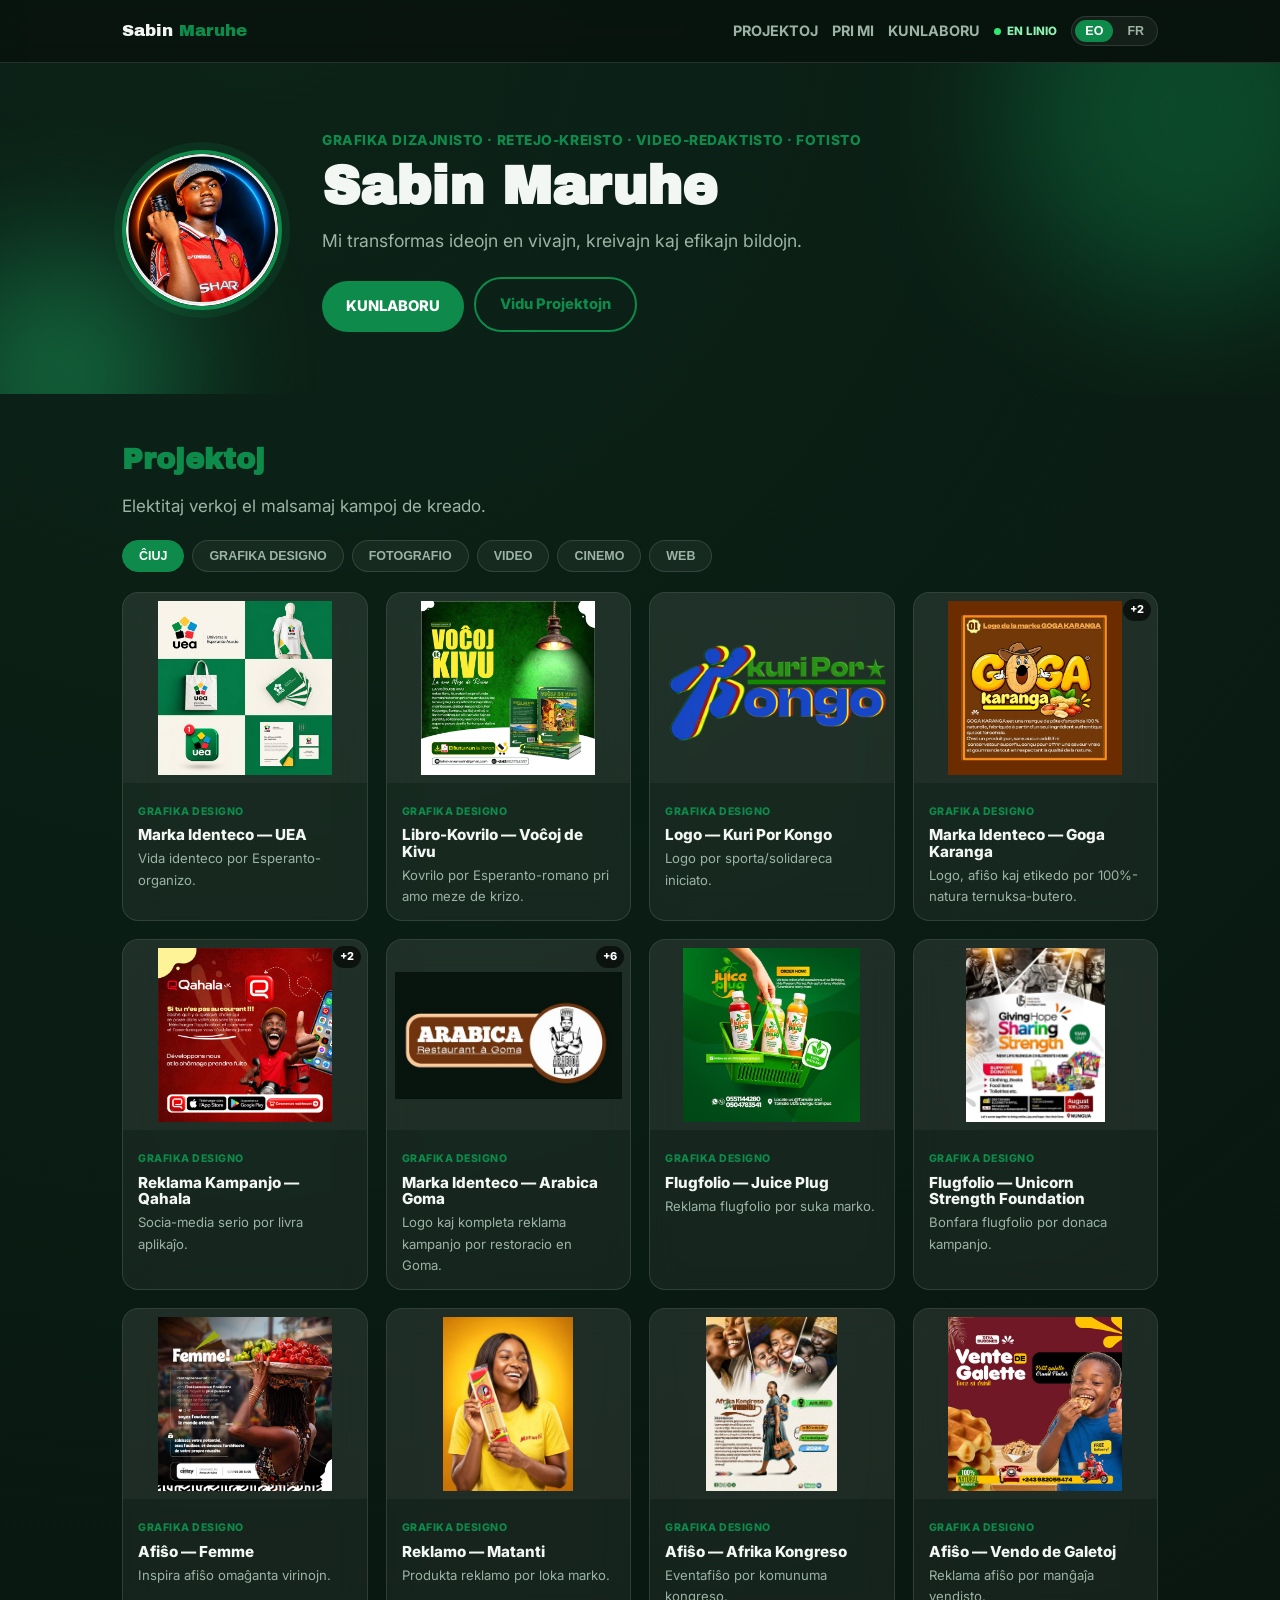
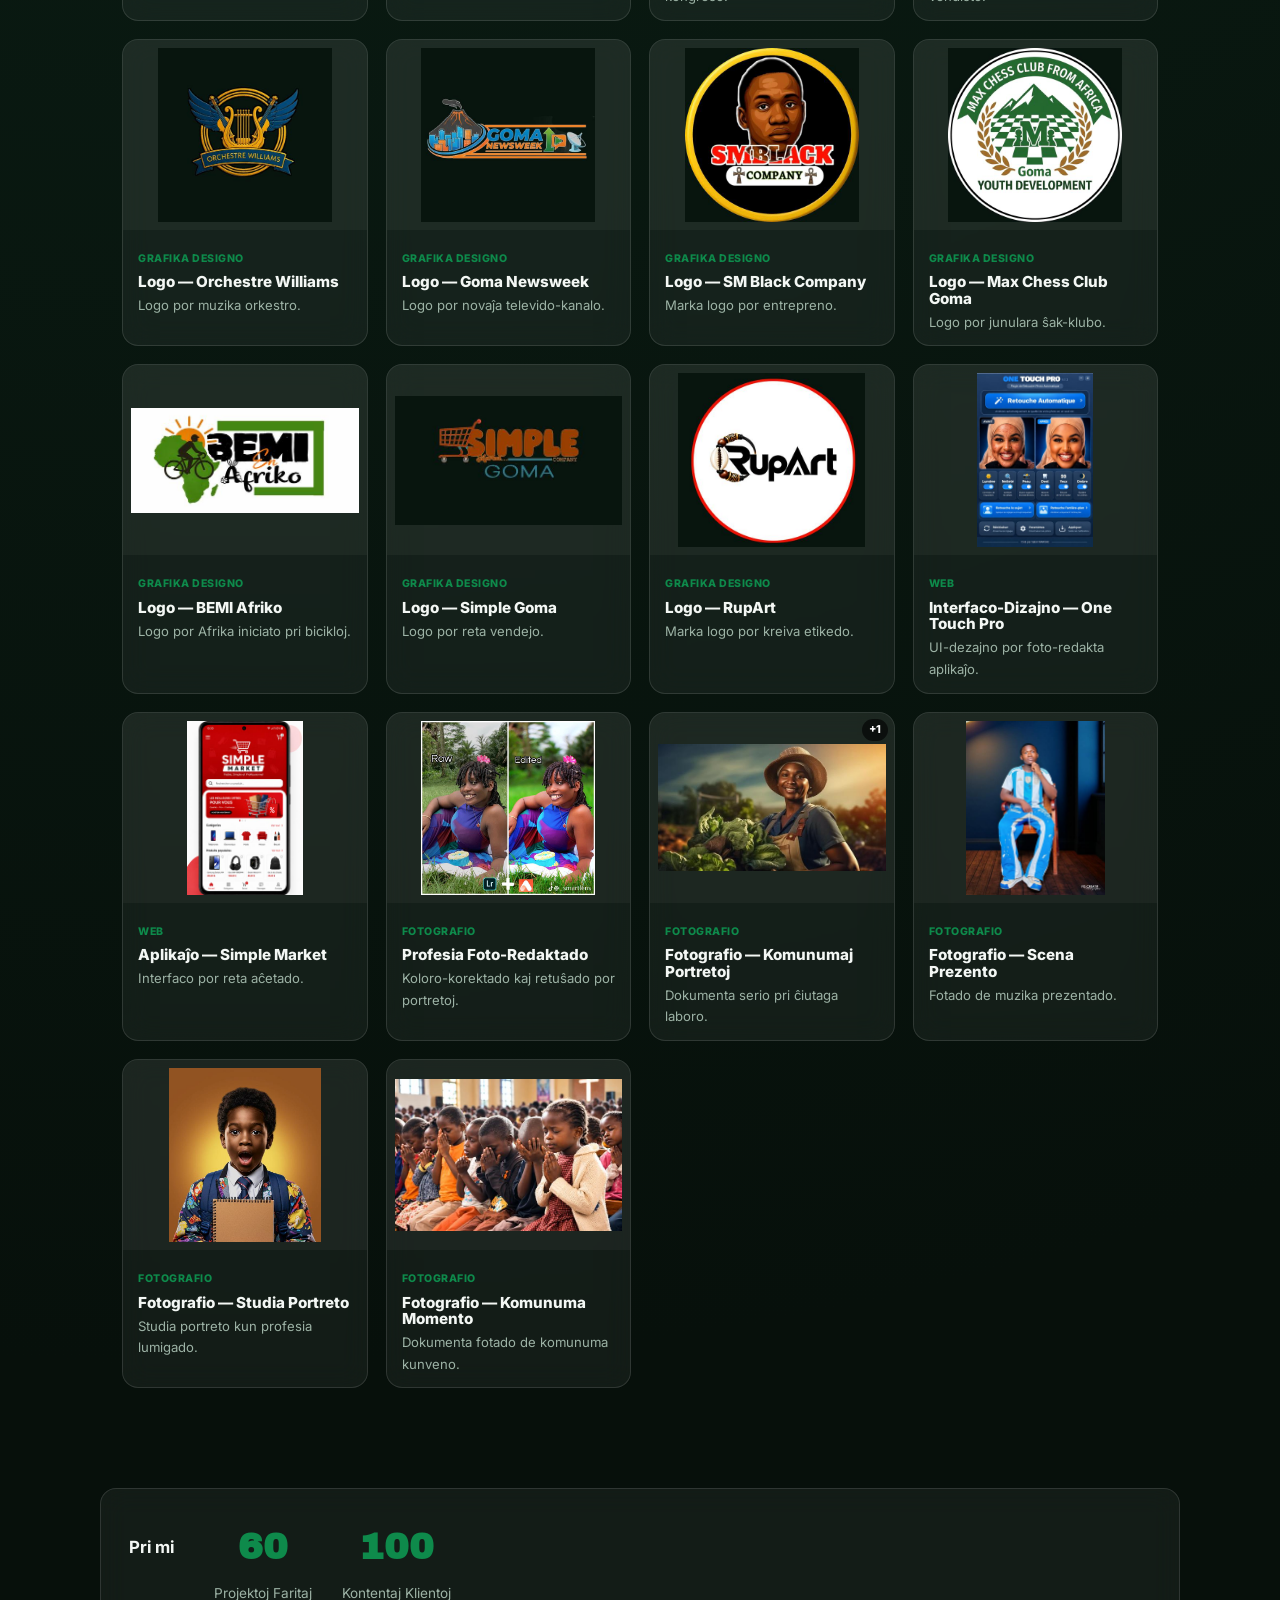
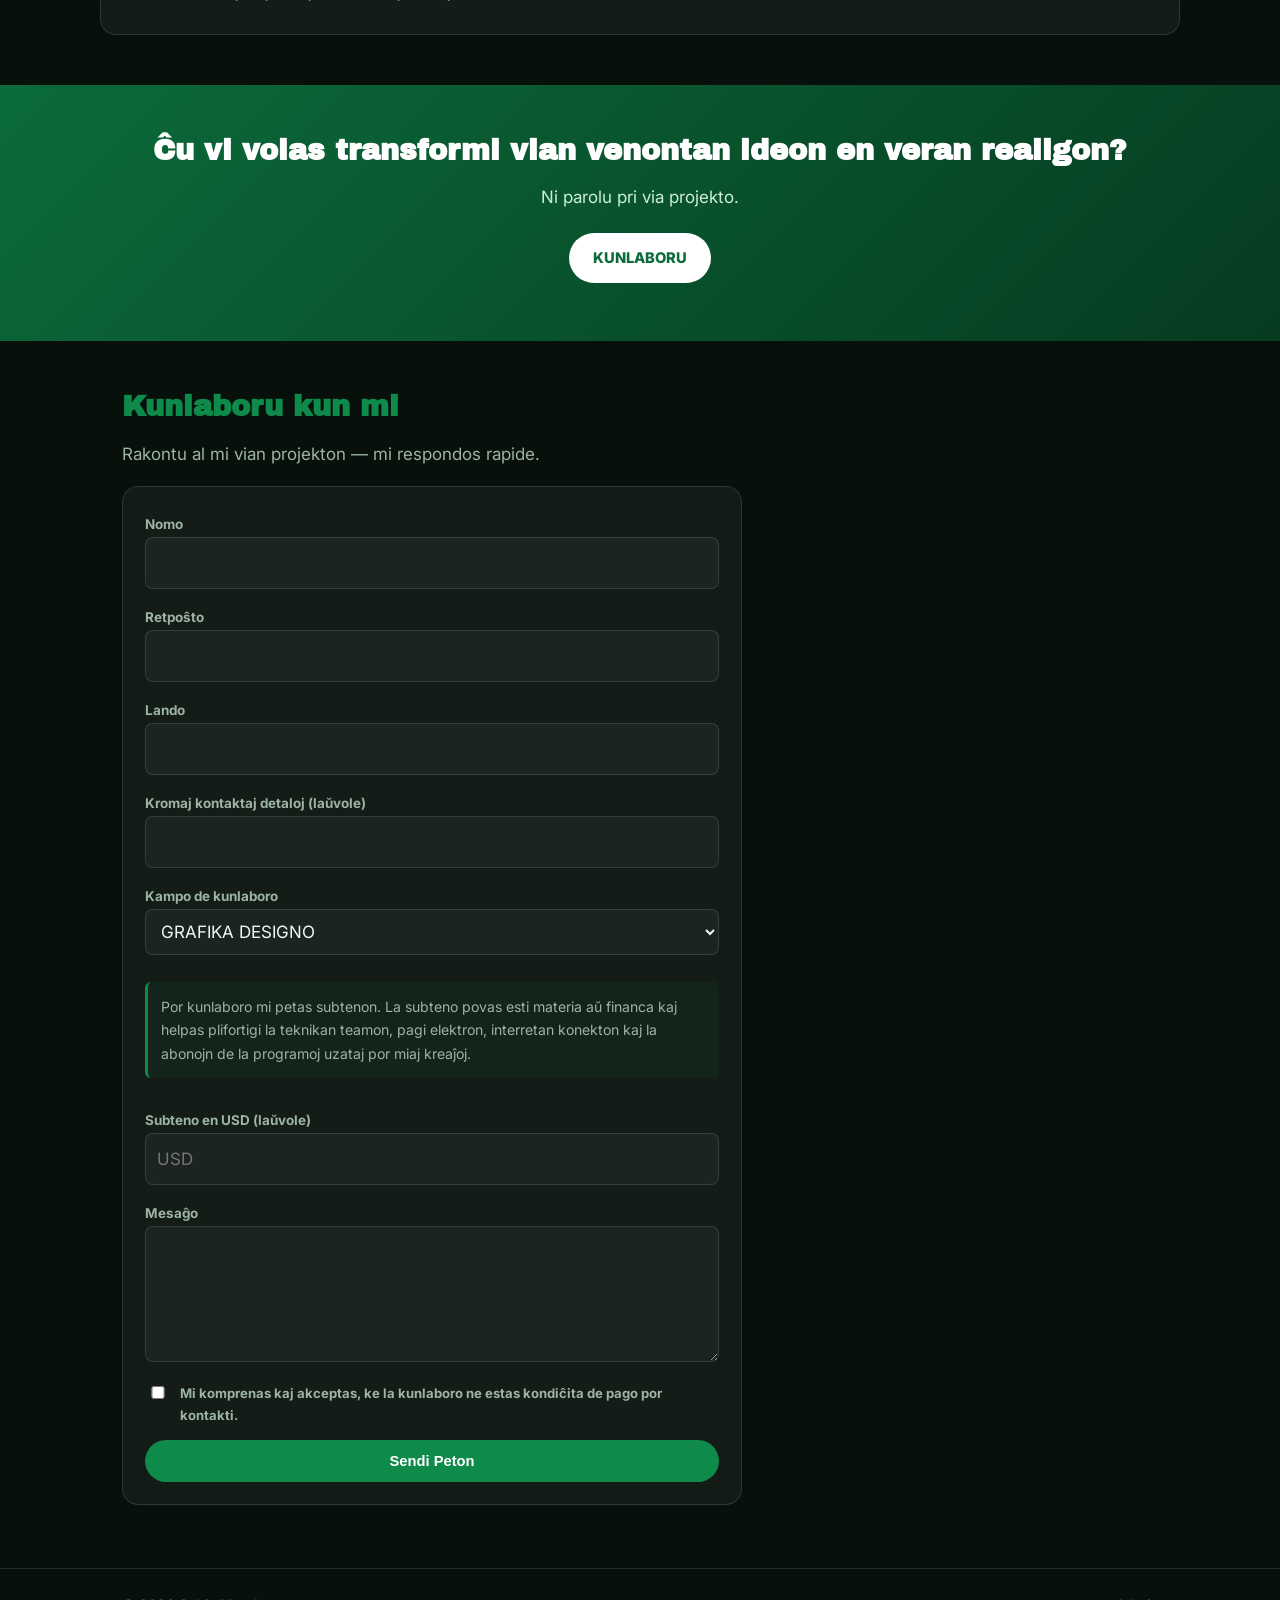
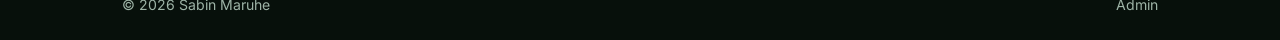
==== commit 5fd1a842: "PORTFOLIO KUNLABORU" ====
--- a/index.html
+++ b/index.html
@@ -8,11 +8,8 @@
 <link rel="preconnect" href="https://fonts.gstatic.com" crossorigin>
 <link href="https://fonts.googleapis.com/css2?family=Archivo+Black&family=Inter:wght@400;600;800&display=swap" rel="stylesheet">
 <style>
-:root{
- --g:#0E8A4B; --g2:#0B6B3A; --ink:#0d120f; --bg:#07100b; --panel:rgba(255,255,255,.05); --line:rgba(255,255,255,.12);
- --ink2:#F3F7F4; --muted:#9DB3A6; --white:#ffffff;
- padding-top:env(safe-area-inset-top,0px); padding-bottom:env(safe-area-inset-bottom,0px);
-}
+:root{--g:#0E8A4B;--g2:#1fd37a;--ink:#0d120f;--bg:#07100b;--panel:rgba(255,255,255,.05);--line:rgba(255,255,255,.12);--ink2:#F3F7F4;--muted:#9DB3A6;
+padding-top:env(safe-area-inset-top,0px);padding-bottom:env(safe-area-inset-bottom,0px);}
 *{box-sizing:border-box}
 html{scroll-behavior:smooth;scroll-padding-top:70px}
 body{margin:0;background:radial-gradient(circle at 20% 0%,#0c2318,var(--bg) 60%);color:var(--ink2);font:400 17px/1.65 Inter,system-ui,sans-serif;overflow-x:hidden}
@@ -21,7 +18,7 @@
 a{color:var(--g)}
 .glass{background:var(--panel);backdrop-filter:blur(14px);-webkit-backdrop-filter:blur(14px);border:1px solid var(--line);border-radius:16px}
 nav.top{position:sticky;top:0;z-index:40;padding:env(safe-area-inset-top,0px) 0 0;background:rgba(7,16,11,.75);backdrop-filter:blur(10px);border-bottom:1px solid var(--line)}
-nav.top .wrap{display:flex;justify-content:space-between;align-items:center;height:62px;gap:10px}
+nav.top .wrap{display:flex;justify-content:space-between;align-items:center;height:62px;gap:10px;flex-wrap:wrap}
 .brand{font-family:'Archivo Black';font-size:1.05rem;white-space:nowrap}
 .brand span{color:var(--g)}
 .navlinks{display:flex;align-items:center;gap:14px;flex-wrap:wrap}
@@ -30,85 +27,86 @@
 .langsw{display:flex;gap:4px;background:var(--panel);border:1px solid var(--line);border-radius:30px;padding:3px}
 .langsw button{background:transparent;border:0;color:var(--muted);padding:4px 10px;border-radius:20px;font-weight:800;font-size:.78rem;cursor:pointer}
 .langsw button.active{background:var(--g);color:#fff}
-.live{display:inline-flex;align-items:center;gap:6px;font-size:.72rem;font-weight:800;color:#8CF2B2;letter-spacing:.05em}
+.live{display:inline-flex;align-items:center;gap:6px;font-size:.72rem;font-weight:800;color:#8CF2B2}
 .live i{width:7px;height:7px;border-radius:50%;background:#2ee874;box-shadow:0 0 0 0 rgba(46,232,116,.6);animation:pulse 1.8s infinite}
 @keyframes pulse{70%{box-shadow:0 0 0 7px rgba(46,232,116,0)}}
-header.hero{padding:70px 0 60px;position:relative;overflow:hidden}
+header.hero{padding:66px 0 54px;position:relative;overflow:hidden}
 .particles span{position:absolute;bottom:-10px;width:5px;height:5px;background:rgba(14,138,75,.55);border-radius:50%;animation:rise linear infinite}
 @keyframes rise{to{transform:translateY(-640px) translateX(20px);opacity:0}}
 .glow{position:absolute;border-radius:50%;filter:blur(70px);opacity:.4;z-index:0}
 .g1{width:380px;height:380px;background:var(--g);top:-140px;right:-100px;animation:drift 11s ease-in-out infinite}
-.g2{width:240px;height:240px;background:#1fd37a;bottom:-100px;left:-60px;animation:drift 9s ease-in-out infinite reverse}
+.g2{width:240px;height:240px;background:var(--g2);bottom:-100px;left:-60px;animation:drift 9s ease-in-out infinite reverse}
 @keyframes drift{50%{transform:translate(18px,-20px) scale(1.07)}}
 .herogrid{position:relative;z-index:2;display:flex;gap:40px;align-items:center;flex-wrap:wrap}
-.pfwrap img{width:170px;height:170px;border-radius:50%;object-fit:cover;border:4px solid var(--g);box-shadow:0 0 0 8px rgba(14,138,75,.15);animation:pop .7s cubic-bezier(.2,1.5,.4,1) both}
+.pfwrap img{width:160px;height:160px;border-radius:50%;object-fit:cover;border:4px solid var(--g);box-shadow:0 0 0 8px rgba(14,138,75,.15);animation:pop .7s cubic-bezier(.2,1.5,.4,1) both}
 @keyframes pop{from{opacity:0;transform:scale(.8) translateY(14px)}}
 .herotext{flex:1 1 320px;min-width:260px}
-#domain{color:var(--g);font-weight:800;font-size:.88rem;letter-spacing:.04em;text-transform:uppercase;margin:0 0 6px;animation:fu .6s .1s both}
-h1#name{font-size:clamp(2.1rem,6vw,3.4rem);margin-bottom:.22em;animation:fu .6s .2s both}
-#tagline{font-size:1.15rem;color:var(--muted);max-width:520px;margin:0 0 24px;animation:fu .6s .3s both}
+#domain{color:var(--g);font-weight:800;font-size:.86rem;letter-spacing:.04em;text-transform:uppercase;margin:0 0 6px;animation:fu .6s .1s both}
+h1#name{font-size:clamp(2rem,6vw,3.3rem);margin-bottom:.22em;animation:fu .6s .2s both}
+#tagline{font-size:1.1rem;color:var(--muted);max-width:520px;margin:0 0 22px;animation:fu .6s .3s both}
 @keyframes fu{from{opacity:0;transform:translateY(16px)}to{opacity:1;transform:none}}
-.btn{position:relative;overflow:hidden;display:inline-block;background:var(--g);color:#fff;font-weight:800;padding:14px 26px;border-radius:40px;text-decoration:none;border:0;cursor:pointer;font-size:.95rem;transition:transform .2s,box-shadow .2s}
+.btn{position:relative;overflow:hidden;display:inline-block;background:var(--g);color:#fff;font-weight:800;padding:13px 24px;border-radius:40px;text-decoration:none;border:0;cursor:pointer;font-size:.92rem;transition:transform .2s,box-shadow .2s}
 .btn:hover{transform:translateY(-3px);box-shadow:0 10px 24px rgba(14,138,75,.35)}
 .btn:after{content:"";position:absolute;top:0;left:-70%;width:40%;height:100%;background:linear-gradient(100deg,transparent,rgba(255,255,255,.5),transparent);transform:skewX(-18deg);animation:shine 3.2s infinite}
 @keyframes shine{to{left:150%}}
 .btn.ghost{background:transparent;border:2px solid var(--g);color:var(--g);margin-left:10px}
 .btn.ghost:after{display:none}
-.btn.small{padding:8px 14px;font-size:.8rem;margin:0}
-section{padding:56px 0}
-h2{font-size:1.85rem;color:var(--g)}
+.btn.small{padding:8px 14px;font-size:.78rem;margin:0}
+section{padding:50px 0}
+h2{font-size:1.8rem;color:var(--g)}
 .lead{color:var(--muted);max-width:680px}
-.catbar{display:flex;gap:8px;flex-wrap:wrap;margin:22px 0}
-.catbtn{background:var(--panel);border:1px solid var(--line);color:var(--muted);padding:8px 16px;border-radius:30px;font-weight:700;font-size:.8rem;cursor:pointer}
+.catbar{display:flex;gap:8px;flex-wrap:wrap;margin:20px 0}
+.catbtn{background:var(--panel);border:1px solid var(--line);color:var(--muted);padding:8px 16px;border-radius:30px;font-weight:700;font-size:.78rem;cursor:pointer}
 .catbtn.active{background:var(--g);color:#fff;border-color:var(--g)}
-.grid{display:grid;gap:20px;grid-template-columns:repeat(auto-fit,minmax(230px,1fr))}
+.grid{display:grid;gap:18px;grid-template-columns:repeat(auto-fit,minmax(220px,1fr))}
 .card{overflow:hidden;transition:transform .3s,border-color .3s;cursor:pointer}
-.card.glass:hover{transform:translateY(-6px);border-color:var(--g)}
-.cardimg{aspect-ratio:4/3;overflow:hidden;background:#000}
-.cardimg img{width:100%;height:100%;object-fit:cover;display:block;transition:transform .4s}
-.card:hover .cardimg img{transform:scale(1.07)}
-.cardbody{padding:14px 16px}
-.tag{font-size:.68rem;font-weight:800;color:var(--g);letter-spacing:.05em}
-.card h3{font-size:1rem;font-family:Inter;font-weight:800;margin:.3em 0}
-.pdesc{font-size:.85rem;color:var(--muted);margin:0}
+.card:hover{transform:translateY(-6px);border-color:var(--g)}
+.cardimg{position:relative;height:190px;background:rgba(255,255,255,.035);display:flex;align-items:center;justify-content:center;padding:8px}
+.cardimg img{max-width:100%;max-height:100%;width:auto;height:auto;object-fit:contain;display:block}
+.gcount{position:absolute;top:6px;right:6px;background:rgba(0,0,0,.6);color:#fff;font-size:.68rem;font-weight:800;padding:2px 7px;border-radius:12px;z-index:2}
+.cardbody{padding:12px 15px}
+.tag{font-size:.66rem;font-weight:800;color:var(--g);letter-spacing:.05em}
+.card h3{font-size:.95rem;font-family:Inter;font-weight:800;margin:.3em 0}
+.pdesc{font-size:.82rem;color:var(--muted);margin:0}
 .emptycat{color:var(--muted);grid-column:1/-1;text-align:center;padding:30px}
 .aboutgrid{display:flex;gap:40px;flex-wrap:wrap;align-items:flex-start}
-.aboutgrid p{flex:1 1 420px;color:var(--muted);font-size:1.05rem}
 .stats{display:flex;gap:30px}
 .stat{text-align:center}
-.stat b{display:block;font-family:'Archivo Black';font-size:2.4rem;color:var(--g)}
+.stat b{display:block;font-family:'Archivo Black';font-size:2.3rem;color:var(--g)}
 .stat span{color:var(--muted);font-size:.85rem}
-.cta{text-align:center;background:linear-gradient(135deg,var(--g2),#063b20)}
+.cta{text-align:center;background:linear-gradient(135deg,#0B6B3A,#063b20)}
 .cta h2{color:#fff}
-.cta p{color:#cdeedb;margin-bottom:24px}
+.cta p{color:#cdeedb;margin-bottom:22px}
 #collab{scroll-margin-top:70px}
-form.collab{display:grid;gap:14px;max-width:620px;margin-top:20px;padding:24px}
-label{font-weight:700;font-size:.85rem;color:var(--muted)}
-input,textarea,select{width:100%;padding:12px;border-radius:8px;border:1px solid var(--line);background:rgba(255,255,255,.04);color:var(--ink2);font:inherit}
+form.collab{display:grid;gap:13px;max-width:620px;margin-top:18px;padding:22px}
+label{font-weight:700;font-size:.84rem;color:var(--muted)}
+input,textarea,select{width:100%;padding:11px;border-radius:8px;border:1px solid var(--line);background:rgba(255,255,255,.04);color:var(--ink2);font:inherit}
 input:focus,textarea:focus,select:focus{outline:none;border-color:var(--g)}
-.support{font-size:.9rem;color:var(--muted);padding:14px;border-left:3px solid var(--g);background:rgba(14,138,75,.08);border-radius:6px}
-.checkrow{display:flex;gap:10px;align-items:flex-start;font-size:.85rem;color:var(--muted)}
+.support{font-size:.88rem;color:var(--muted);padding:13px;border-left:3px solid var(--g);background:rgba(14,138,75,.08);border-radius:6px}
+.checkrow{display:flex;gap:10px;align-items:flex-start;font-size:.82rem;color:var(--muted)}
 .checkrow input{width:18px;flex:0 0 auto;margin-top:3px}
-footer{padding:26px 0;border-top:1px solid var(--line);color:var(--muted);font-size:.9rem}
+footer{padding:24px 0;border-top:1px solid var(--line);color:var(--muted);font-size:.88rem}
 footer .wrap{display:flex;justify-content:space-between;flex-wrap:wrap;gap:10px}
 footer a{color:var(--muted);text-decoration:none}
 footer a:hover{color:var(--g)}
-.lightbox{display:none;position:fixed;inset:0;background:rgba(0,0,0,.9);z-index:90;align-items:center;justify-content:center;padding:20px}
-.lightbox img{max-width:92vw;max-height:80vh;border-radius:10px}
-.lightbox button{position:absolute;background:rgba(255,255,255,.1);border:1px solid var(--line);color:#fff;width:42px;height:42px;border-radius:50%;font-size:1.3rem;cursor:pointer}
-.lightbox .lbclose{top:18px;right:18px}
-#admin{display:none;position:fixed;inset:0;background:rgba(0,0,0,.78);z-index:100;overflow:auto;padding:30px 14px}
-#admin .box{max-width:680px;margin:0 auto;padding:26px}
-#admin fieldset{border:1px solid var(--line);border-radius:10px;margin:0 0 16px;padding:12px 14px}
+.lightbox{display:none;position:fixed;inset:0;background:rgba(0,0,0,.92);z-index:90;align-items:center;justify-content:center;padding:20px}
+.lightbox img{max-width:88vw;max-height:78vh;border-radius:10px;object-fit:contain}
+.lbbtn{position:absolute;background:rgba(255,255,255,.1);border:1px solid var(--line);color:#fff;width:42px;height:42px;border-radius:50%;font-size:1.3rem;cursor:pointer}
+.lbclose{top:18px;right:18px}
+.lbprev{left:14px;top:50%;transform:translateY(-50%)}
+.lbnext{right:14px;top:50%;transform:translateY(-50%)}
+#admin{display:none;position:fixed;inset:0;background:rgba(0,0,0,.8);z-index:100;overflow:auto;padding:26px 12px}
+#admin .box{max-width:680px;margin:0 auto;padding:24px}
+#admin fieldset{border:1px solid var(--line);border-radius:10px;margin:0 0 14px;padding:12px 14px}
 #admin legend{color:var(--g);font-weight:800;padding:0 6px}
 #admin .row{margin-bottom:10px}
-.projrow{display:flex;gap:10px;align-items:flex-start;margin-bottom:12px;padding-bottom:12px;border-bottom:1px solid var(--line)}
-.projrow .thumb{width:54px;height:54px;object-fit:cover;border-radius:6px;flex:0 0 auto}
-.projfields{flex:1;display:grid;gap:6px}
+.projrow{display:flex;gap:9px;align-items:flex-start;margin-bottom:11px;padding-bottom:11px;border-bottom:1px solid var(--line)}
+.projrow .thumb{width:50px;height:50px;object-fit:cover;border-radius:6px;flex:0 0 auto}
+.projfields{flex:1;display:grid;gap:5px}
 .colorrow{display:flex;gap:16px;flex-wrap:wrap}
-.colorrow div{text-align:center;font-size:.75rem;color:var(--muted)}
-.closebar{display:flex;justify-content:flex-end;gap:10px;margin-top:16px}
-.msg{font-size:.85rem;margin-top:10px;color:var(--g)}
+.colorrow div{text-align:center;font-size:.72rem;color:var(--muted)}
+.closebar{display:flex;justify-content:flex-end;gap:10px;margin-top:14px}
+.msg{font-size:.84rem;margin-top:10px;color:var(--g)}
 .hidden-field{display:none}
 @media(prefers-reduced-motion:reduce){*{animation:none!important;transition:none!important}}
 </style>
@@ -141,55 +139,115 @@
 <p class="lead" data-i18n="proj_lead"></p>
 <div class="catbar"><button type="button" class="catbtn active" data-cat="all" data-i18n="cat_all"></button><button type="button" class="catbtn" data-cat="grafika" data-i18n="cat_grafika"></button><button type="button" class="catbtn" data-cat="foto" data-i18n="cat_foto"></button><button type="button" class="catbtn" data-cat="video" data-i18n="cat_video"></button><button type="button" class="catbtn" data-cat="cinemo" data-i18n="cat_cinemo"></button><button type="button" class="catbtn" data-cat="web" data-i18n="cat_web"></button></div>
 <div class="grid" id="grid">
-<article class="card" data-cat="grafika">
+<article class="card glass" data-cat="grafika" data-i="0">
 <div class="cardimg"><img id="pimg0" src="[data-uri]" alt=""></div>
 <div class="cardbody"><span class="tag" data-i18n="cat_grafika"></span><h3 id="pt0" data-i18n="p0_t"></h3><p class="pdesc" id="pd0" data-i18n="p0_d"></p></div>
 </article>
-<article class="card" data-cat="grafika">
+<article class="card glass" data-cat="grafika" data-i="1">
 <div class="cardimg"><img id="pimg1" src="[data-uri]" alt=""></div>
 <div class="cardbody"><span class="tag" data-i18n="cat_grafika"></span><h3 id="pt1" data-i18n="p1_t"></h3><p class="pdesc" id="pd1" data-i18n="p1_d"></p></div>
 </article>
-<article class="card" data-cat="grafika">
+<article class="card glass" data-cat="grafika" data-i="2">
 <div class="cardimg"><img id="pimg2" src="[data-uri]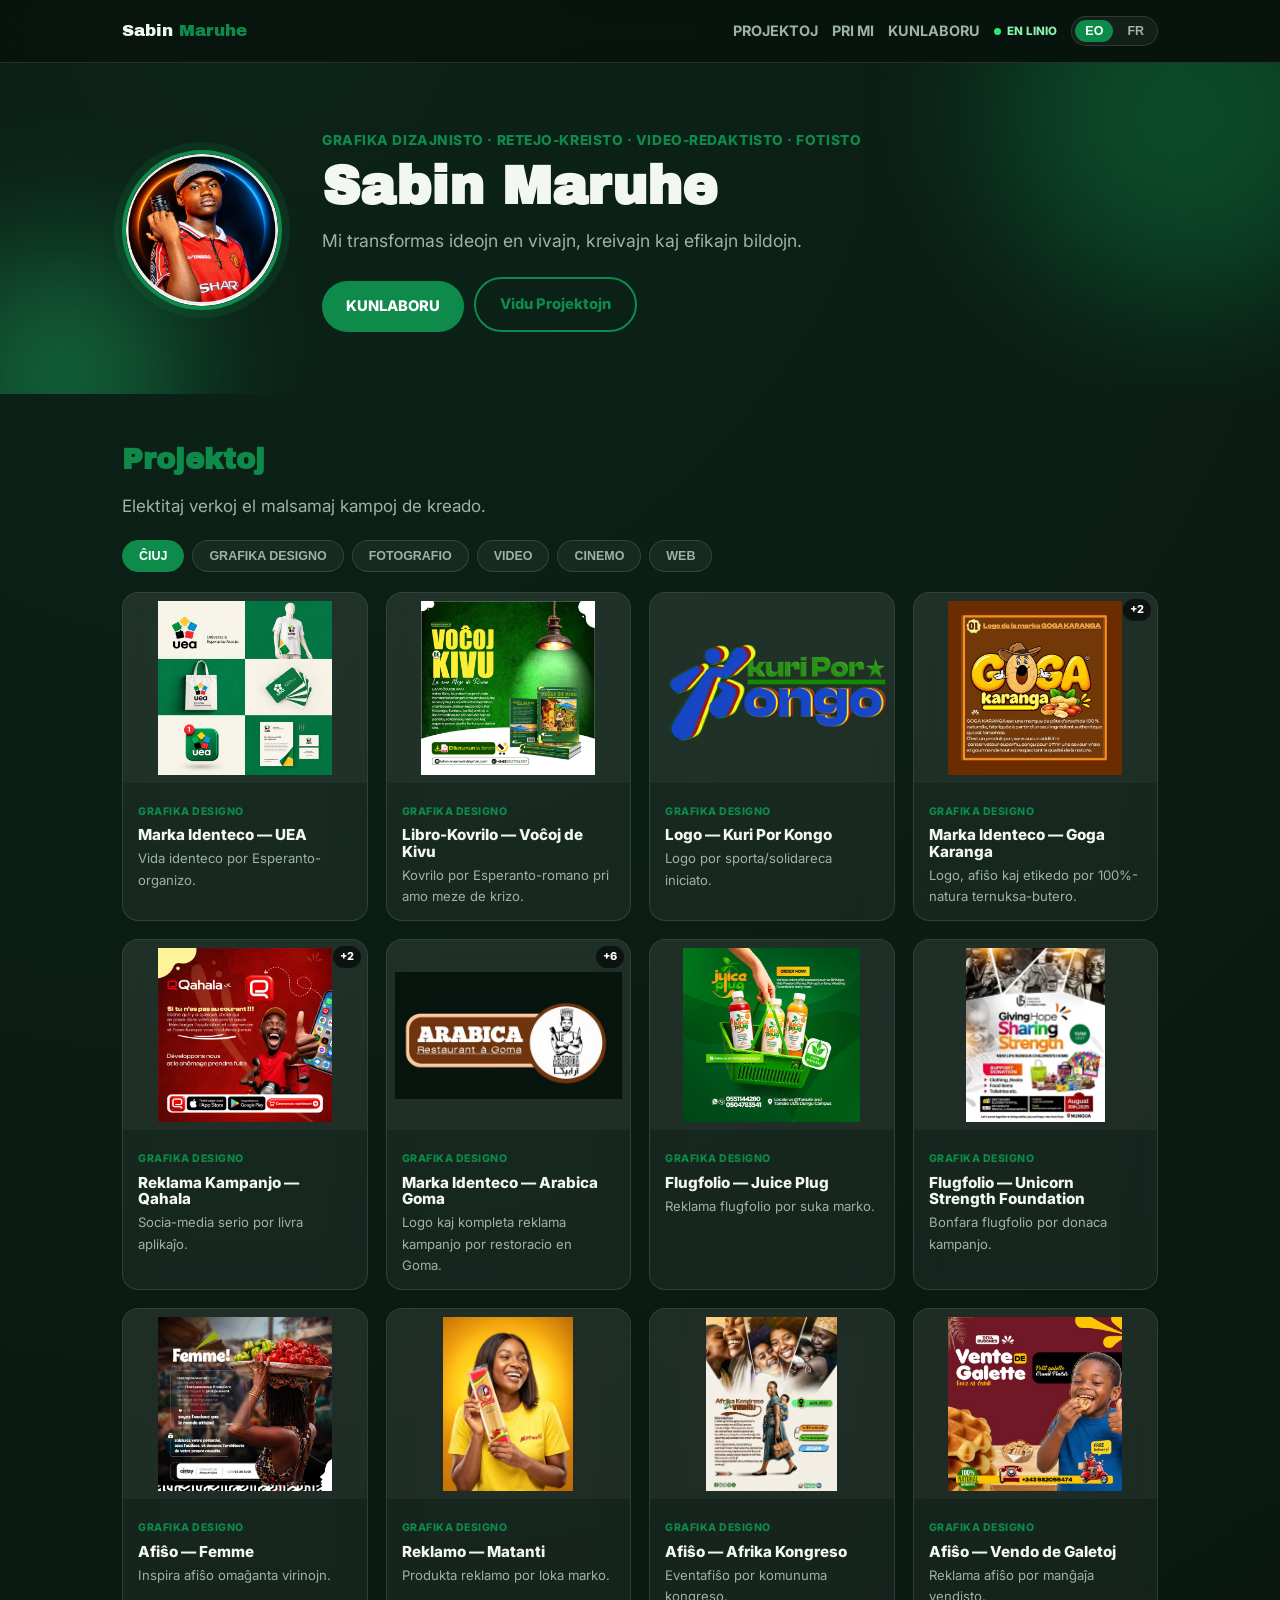
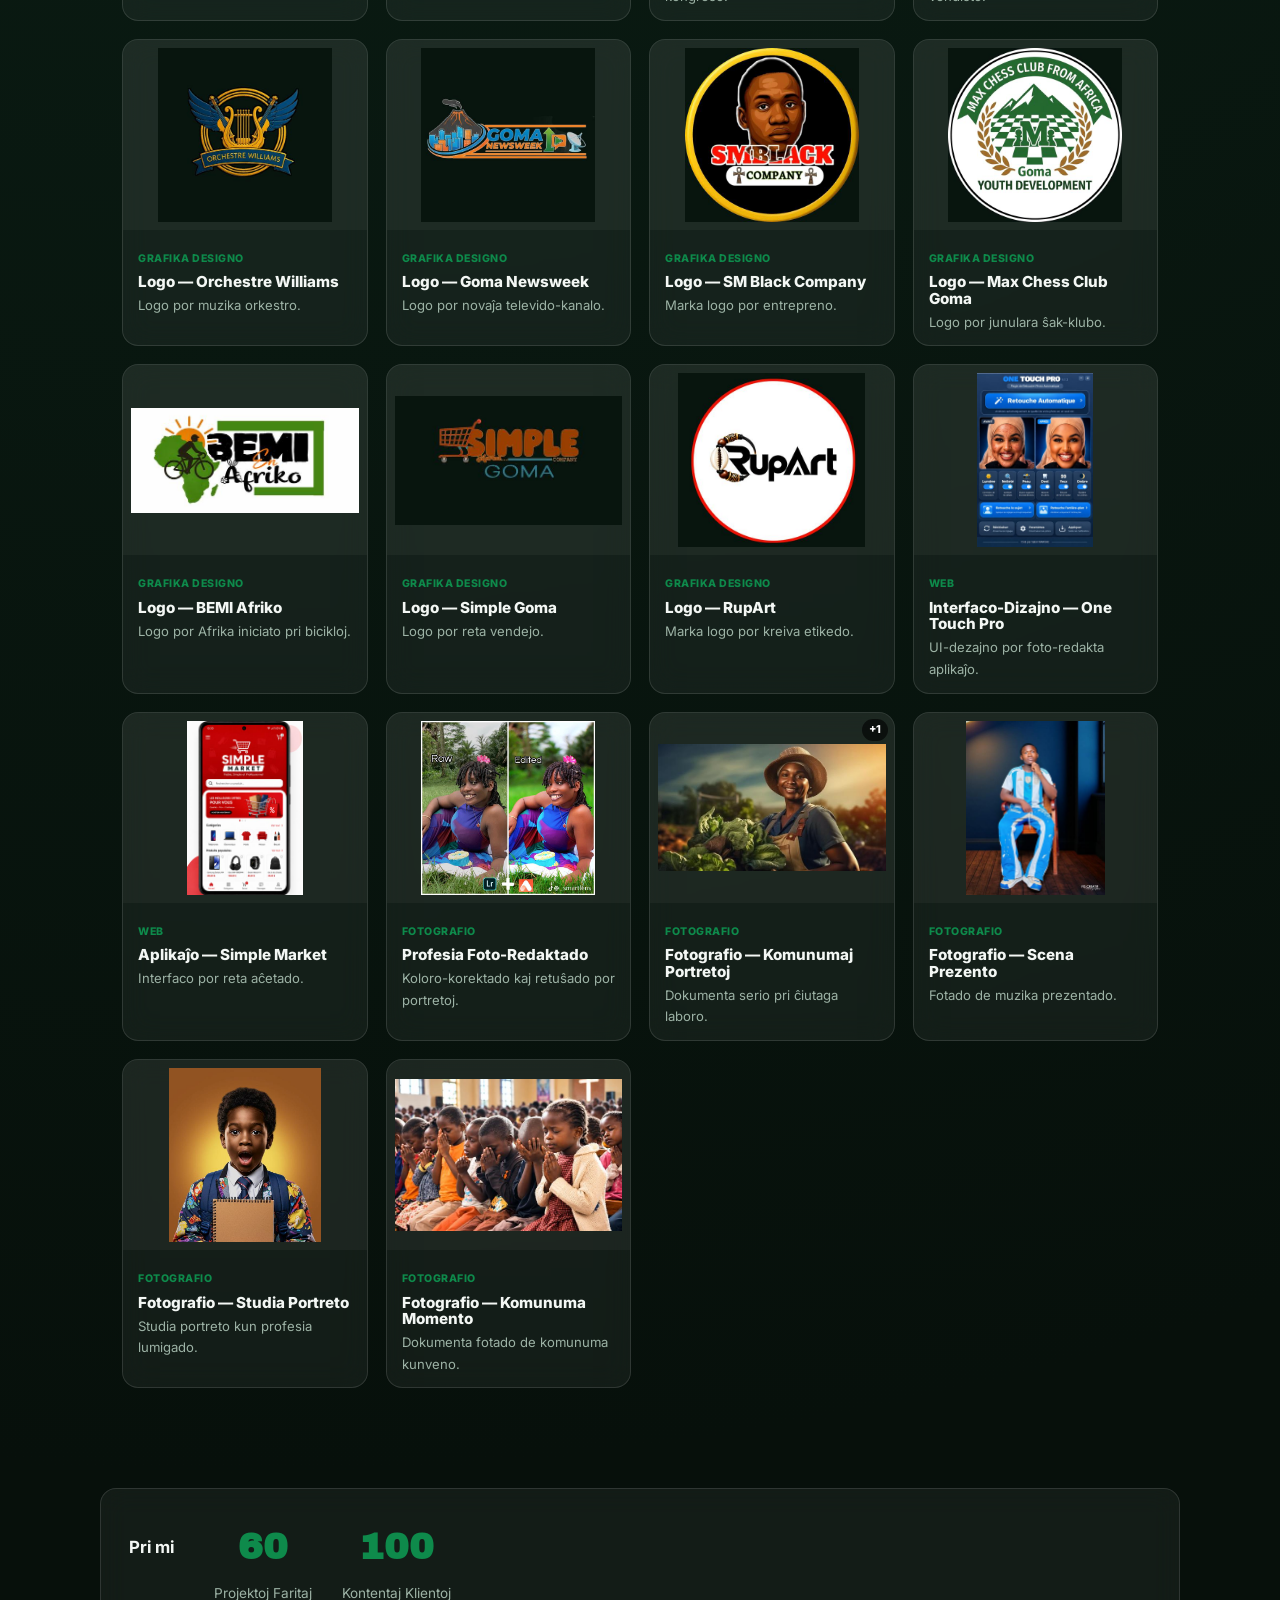
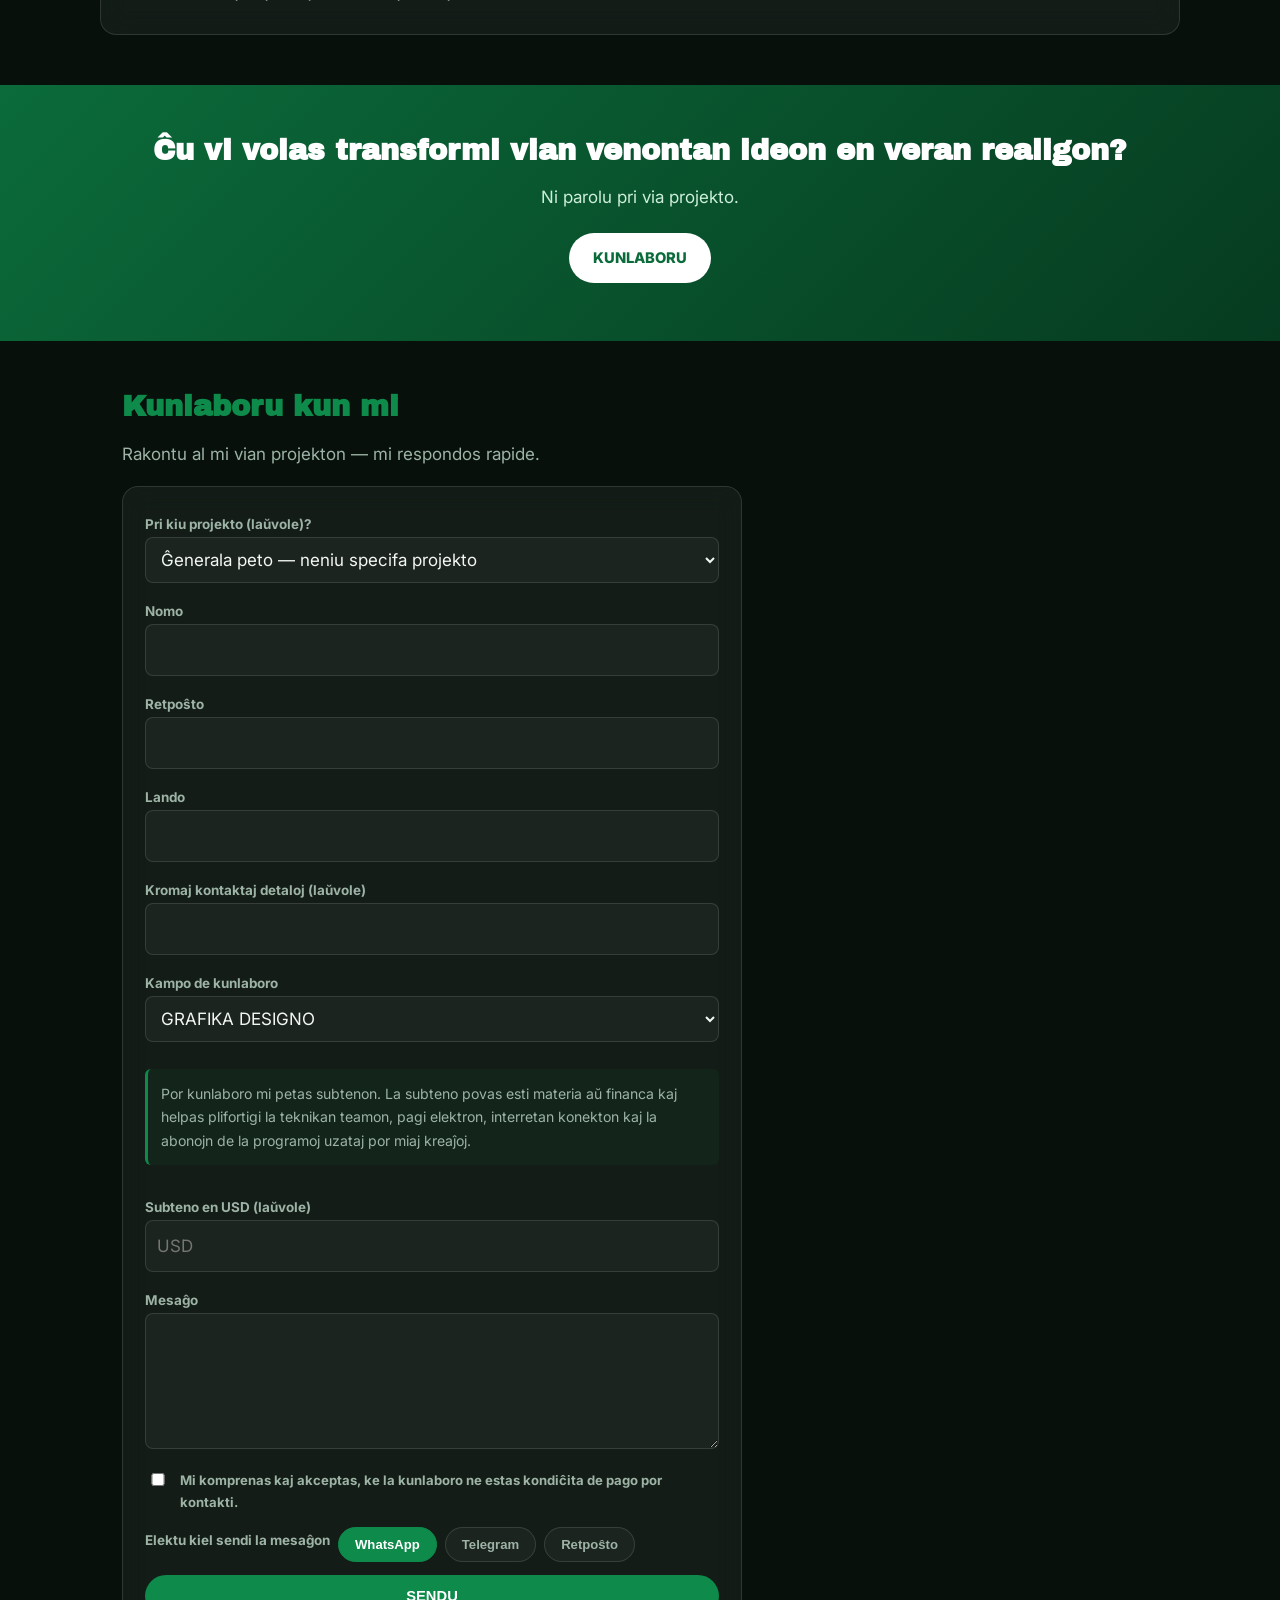
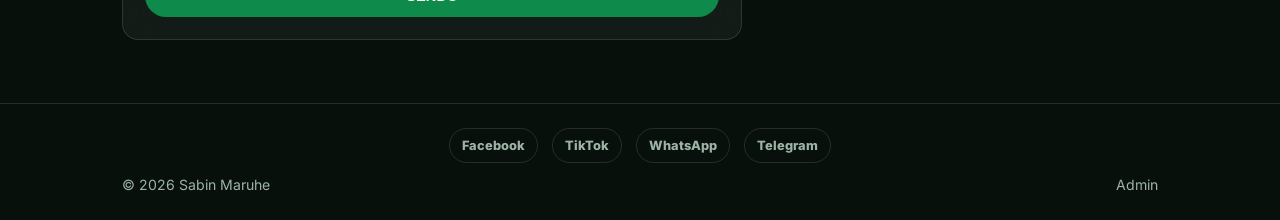
==== commit b169c563: "Sabin kunlaboru" ====
--- a/index.html
+++ b/index.html
@@ -86,9 +86,15 @@
 .checkrow{display:flex;gap:10px;align-items:flex-start;font-size:.82rem;color:var(--muted)}
 .checkrow input{width:18px;flex:0 0 auto;margin-top:3px}
 footer{padding:24px 0;border-top:1px solid var(--line);color:var(--muted);font-size:.88rem}
-footer .wrap{display:flex;justify-content:space-between;flex-wrap:wrap;gap:10px}
+footer .wrap{display:flex;justify-content:space-between;flex-wrap:wrap;gap:10px;align-items:center}
 footer a{color:var(--muted);text-decoration:none}
 footer a:hover{color:var(--g)}
+footer .social{display:flex;gap:14px;order:-1;width:100%;justify-content:center}
+footer .social a{font-weight:800;font-size:.8rem;padding:6px 12px;border:1px solid var(--line);border-radius:20px}
+footer .social a:hover{border-color:var(--g);color:var(--g)}
+.platformrow{display:flex;flex-wrap:wrap;gap:8px;align-items:center}
+.platbtn{background:rgba(255,255,255,.04);border:1px solid var(--line);color:var(--muted);padding:9px 16px;border-radius:30px;font-weight:700;font-size:.82rem;cursor:pointer}
+.platbtn.active{background:var(--g);color:#fff;border-color:var(--g)}
 .lightbox{display:none;position:fixed;inset:0;background:rgba(0,0,0,.92);z-index:90;align-items:center;justify-content:center;padding:20px}
 .lightbox img{max-width:88vw;max-height:78vh;border-radius:10px;object-fit:contain}
 .lbbtn{position:absolute;background:rgba(255,255,255,.1);border:1px solid var(--line);color:#fff;width:42px;height:42px;border-radius:50%;font-size:1.3rem;cursor:pointer}
@@ -265,6 +271,7 @@
 <h2 data-i18n="collab_title"></h2>
 <p class="lead" data-i18n="collab_lead"></p>
 <form class="collab glass" id="cform">
+<div><label data-i18n="f_project"></label><select id="cproject"><option value="" data-i18n="f_project_general"></option><option value="0" data-i18n="p0_t"></option><option value="1" data-i18n="p1_t"></option><option value="2" data-i18n="p2_t"></option><option value="3" data-i18n="p3_t"></option><option value="4" data-i18n="p4_t"></option><option value="5" data-i18n="p5_t"></option><option value="6" data-i18n="p6_t"></option><option value="7" data-i18n="p7_t"></option><option value="8" data-i18n="p8_t"></option><option value="9" data-i18n="p9_t"></option><option value="10" data-i18n="p10_t"></option><option value="11" data-i18n="p11_t"></option><option value="12" data-i18n="p12_t"></option><option value="13" data-i18n="p13_t"></option><option value="14" data-i18n="p14_t"></option><option value="15" data-i18n="p15_t"></option><option value="16" data-i18n="p16_t"></option><option value="17" data-i18n="p17_t"></option><option value="18" data-i18n="p18_t"></option><option value="19" data-i18n="p19_t"></option><option value="20" data-i18n="p20_t"></option><option value="21" data-i18n="p21_t"></option><option value="22" data-i18n="p22_t"></option><option value="23" data-i18n="p23_t"></option><option value="24" data-i18n="p24_t"></option><option value="25" data-i18n="p25_t"></option></select></div>
 <div><label data-i18n="f_name"></label><input id="cn" required></div>
 <div><label data-i18n="f_email"></label><input id="ce" type="email" required></div>
 <div><label data-i18n="f_country"></label><input id="ccountry" required></div>
@@ -274,18 +281,34 @@
 <div><label data-i18n="f_amount"></label><input id="camount" type="number" min="0" step="1" placeholder="USD"></div>
 <div><label data-i18n="f_message"></label><textarea id="cm" rows="4" required></textarea></div>
 <label class="checkrow"><input type="checkbox" id="cconfirm" required><span data-i18n="f_confirm"></span></label>
-<button class="btn" type="submit" data-i18n="f_send"></button>
+<div class="platformrow">
+<label data-i18n="f_platform" style="display:block;margin-bottom:8px"></label>
+<button type="button" class="platbtn active" data-p="whatsapp"><span data-i18n="pl_whatsapp"></span></button>
+<button type="button" class="platbtn" data-p="telegram"><span data-i18n="pl_telegram"></span></button>
+<button type="button" class="platbtn" data-p="email"><span data-i18n="pl_email"></span></button>
+</div>
+<button class="btn" type="submit" data-i18n="f_sendto"></button>
 </form>
 <p class="msg" id="cnote"></p>
 </div></section>
 
 <footer><div class="wrap">
+<div class="social">
+<a href="https://www.facebook.com/Sbn.mediaz" target="_blank" rel="noopener" aria-label="Facebook" id="fblink">Facebook</a>
+<a href="https://tiktok.com/@sabin.maruhe.esperanto" target="_blank" rel="noopener" aria-label="TikTok" id="ttlink">TikTok</a>
+<a href="https://wa.me/243845360603" target="_blank" rel="noopener" aria-label="WhatsApp" id="walink">WhatsApp</a>
+<a href="https://t.me/+243990984275" target="_blank" rel="noopener" aria-label="Telegram" id="tglink">Telegram</a>
+</div>
 <span>© <span id="yr"></span> Sabin Maruhe</span>
 <a href="#" id="adminlink" data-i18n="footer_admin"></a>
 </div></footer>
 
 <div id="pwstore" class="hidden-field">ETIMARKI#981170238</div>
-<div id="emailstore" class="hidden-field"></div>
+<div id="emailstore" class="hidden-field">maruhesabin80@gmail.com</div>
+<div id="whatsappstore" class="hidden-field">+243845360603</div>
+<div id="telegramstore" class="hidden-field">+243990984275</div>
+<div id="facebookstore" class="hidden-field">https://www.facebook.com/Sbn.mediaz</div>
+<div id="tiktokstore" class="hidden-field">https://tiktok.com/@sabin.maruhe.esperanto</div>
 
 <div class="lightbox" id="lightbox">
 <button class="lbbtn lbclose" id="lbclose">×</button>
@@ -639,11 +662,12 @@
 <button type="button" class="btn ghost" id="addproj" data-i18n="ad_addproj"></button>
 </fieldset>
 <fieldset><legend data-i18n="ad_contact"></legend>
-<div class="row"><label data-i18n="ad_email"></label><input type="email" id="e_email" placeholder="votre@email.com"></div>
-</fieldset>
-<fieldset><legend data-i18n="ad_messages"></legend>
-<div id="msglist"></div>
-<p class="lead" data-i18n="ad_msgnote" style="font-size:.76rem"></p>
+<div class="row"><label data-i18n="ad_email"></label><input type="email" id="e_email" value="maruhesabin80@gmail.com"></div>
+<div class="row"><label data-i18n="ad_whatsapp"></label><input type="text" id="e_whatsapp" value="+243845360603" placeholder="+243..."></div>
+<div class="row"><label data-i18n="ad_telegram"></label><input type="text" id="e_telegram" value="+243990984275" placeholder="+243..."></div>
+<div class="row"><label data-i18n="ad_facebook"></label><input type="text" id="e_facebook" value="https://www.facebook.com/Sbn.mediaz"></div>
+<div class="row"><label data-i18n="ad_tiktok"></label><input type="text" id="e_tiktok" value="https://tiktok.com/@sabin.maruhe.esperanto"></div>
+<p class="lead" data-i18n="ad_channels_note" style="font-size:.76rem"></p>
 </fieldset>
 <fieldset><legend data-i18n="ad_security"></legend>
 <div class="row"><label data-i18n="ad_newpw"></label><input type="text" id="e_newpw" data-i18n-ph="ad_leaveblank"></div>
@@ -657,7 +681,7 @@
 <canvas id="rescanvas" style="display:none"></canvas>
 
 <script>
-var I18N = {"eo": {"nav_proj": "PROJEKTOJ", "nav_about": "PRI MI", "nav_collab": "KUNLABORU", "domain": "Grafika Dizajnisto · Retejo-Kreisto · Video-Redaktisto · Fotisto", "tagline": "Mi transformas ideojn en vivajn, kreivajn kaj efikajn bildojn.", "btn_collab": "KUNLABORU", "btn_see": "Vidu Projektojn", "live": "EN LINIO", "proj_title": "Projektoj", "proj_lead": "Elektitaj verkoj el malsamaj kampoj de kreado.", "cat_all": "ĈIUJ", "cat_grafika": "GRAFIKA DESIGNO", "cat_foto": "FOTOGRAFIO", "cat_video": "VIDEO", "cat_cinemo": "CINEMO", "cat_web": "WEB", "cat_empty": "Ankoraŭ neniu projekto en ĉi tiu kategorio.", "gallery_count": " bildoj", "about_title": "Pri mi", "stat1": "Projektoj Faritaj", "stat2": "Kontentaj Klientoj", "cta_title": "Ĉu vi volas transformi vian venontan ideon en veran realigon?", "cta_sub": "Ni parolu pri via projekto.", "collab_title": "Kunlaboru kun mi", "collab_lead": "Rakontu al mi vian projekton — mi respondos rapide.", "f_name": "Nomo", "f_email": "Retpoŝto", "f_country": "Lando", "f_contact": "Kromaj kontaktaj detaloj (laŭvole)", "f_domain": "Kampo de kunlaboro", "f_alia": "ALIA", "f_noprefer": "Mi preferas ne specifi", "support_text": "Por kunlaboro mi petas subtenon. La subteno povas esti materia aŭ financa kaj helpas plifortigi la teknikan teamon, pagi elektron, interretan konekton kaj la abonojn de la programoj uzataj por miaj kreaĵoj.", "f_amount": "Subteno en USD (laŭvole)", "f_confirm": "Mi komprenas kaj akceptas, ke la kunlaboro ne estas kondiĉita de pago por kontakti.", "f_message": "Mesaĝo", "f_send": "Sendi Peton", "sent_db": "Dankon! Via peto estas registrita kaj videbla en la admin-spaco.", "sent_mail": "Via retpoŝta programo malfermiĝos por sendi la peton.", "need_confirm": "Bonvolu marki la konfirmo-keston.", "footer_admin": "Admin", "ad_title": "Admin-Spaco", "ad_enter_code": "Enigu la admin-kodon", "ad_code": "Admin-kodo", "ad_cancel": "Nuligi", "ad_enter": "Eniri", "ad_wrong": "Malĝusta kodo.", "ad_profile": "Profilo", "ad_photo": "Profilbildo", "ad_name": "Nomo", "ad_domain": "Kampo (sub la nomo)", "ad_content": "Enhavo (EO / FR)", "ad_tagline": "Frazo sur la unua ekrano", "ad_cta1": "Kunlaboro-titolo", "ad_cta2": "Kunlaboro-subtitolo", "ad_colors": "Koloroj", "ad_c1": "Ĉefa verda", "ad_c2": "Akcento", "ad_projects": "Projektoj", "ad_addproj": "+ Aldoni projekton", "ad_remove": "Forigi", "ad_title_eo": "Titolo (EO)", "ad_title_fr": "Titolo (FR)", "ad_desc_eo": "Priskribo (EO)", "ad_desc_fr": "Priskribo (FR)", "ad_cat": "Kategorio", "ad_image": "Ĉefa bildo", "ad_gallery_note": "+bildoj: nur legeblaj ĉi tie, ŝanĝeblaj poste.", "ad_contact": "Kontakto", "ad_email": "Via retpoŝto por kontaktformularo", "ad_messages": "Ricevitaj Petoj", "ad_nomsg": "Neniu peto ankoraŭ (aŭ ili bezonas Claude-konton — vidu noton).", "ad_msgnote": "Petoj senditaj de vizitantoj SEN Claude-konto alvenas nur per retpoŝto (vidu pli supre); tiuj kun konto aperas ĉi tie.", "ad_security": "Sekureco", "ad_newpw": "Ŝanĝi la admin-kodon", "ad_leaveblank": "Lasu malplena por ne ŝanĝi", "ad_close": "Fermi", "ad_sync": "SINKRONIGU", "ad_saved": "Konservita: videbla por ĉiuj vizitantoj.", "ad_savedlocal": "Loka antaŭrigardo ĝisdatigita (universala sinkronigo ne disponeblas ĉi tie).", "ad_savederr": "Eraro dum konservado: ", "p0_t": "Marka Identeco — UEA", "p0_d": "Vida identeco por Esperanto-organizo.", "p1_t": "Libro-Kovrilo — Voĉoj de Kivu", "p1_d": "Kovrilo por Esperanto-romano pri amo meze de krizo.", "p2_t": "Logo — Kuri Por Kongo", "p2_d": "Logo por sporta/solidareca iniciato.", "p3_t": "Marka Identeco — Goga Karanga", "p3_d": "Logo, afiŝo kaj etikedo por 100%-natura ternuksa-butero.", "p4_t": "Reklama Kampanjo — Qahala", "p4_d": "Socia-media serio por livra aplikaĵo.", "p5_t": "Marka Identeco — Arabica Goma", "p5_d": "Logo kaj kompleta reklama kampanjo por restoracio en Goma.", "p6_t": "Flugfolio — Juice Plug", "p6_d": "Reklama flugfolio por suka marko.", "p7_t": "Flugfolio — Unicorn Strength Foundation", "p7_d": "Bonfara flugfolio por donaca kampanjo.", "p8_t": "Afiŝo — Femme", "p8_d": "Inspira afiŝo omaĝanta virinojn.", "p9_t": "Reklamo — Matanti", "p9_d": "Produkta reklamo por loka marko.", "p10_t": "Afiŝo — Afrika Kongreso", "p10_d": "Eventafiŝo por komunuma kongreso.", "p11_t": "Afiŝo — Vendo de Galetoj", "p11_d": "Reklama afiŝo por manĝaĵa vendisto.", "p12_t": "Logo — Orchestre Williams", "p12_d": "Logo por muzika orkestro.", "p13_t": "Logo — Goma Newsweek", "p13_d": "Logo por novaĵa televido-kanalo.", "p14_t": "Logo — SM Black Company", "p14_d": "Marka logo por entrepreno.", "p15_t": "Logo — Max Chess Club Goma", "p15_d": "Logo por junulara ŝak-klubo.", "p16_t": "Logo — BEMI Afriko", "p16_d": "Logo por Afrika iniciato pri bicikloj.", "p17_t": "Logo — Simple Goma", "p17_d": "Logo por reta vendejo.", "p18_t": "Logo — RupArt", "p18_d": "Marka logo por kreiva etikedo.", "p19_t": "Interfaco-Dizajno — One Touch Pro", "p19_d": "UI-dezajno por foto-redakta aplikaĵo.", "p20_t": "Aplikaĵo — Simple Market", "p20_d": "Interfaco por reta aĉetado.", "p21_t": "Profesia Foto-Redaktado", "p21_d": "Koloro-korektado kaj retuŝado por portretoj.", "p22_t": "Fotografio — Komunumaj Portretoj", "p22_d": "Dokumenta serio pri ĉiutaga laboro.", "p23_t": "Fotografio — Scena Prezento", "p23_d": "Fotado de muzika prezentado.", "p24_t": "Fotografio — Studia Portreto", "p24_d": "Studia portreto kun profesia lumigado.", "p25_t": "Fotografio — Komunuma Momento", "p25_d": "Dokumenta fotado de komunuma kunveno."}, "fr": {"nav_proj": "PROJETS", "nav_about": "À PROPOS", "nav_collab": "COLLABORER", "domain": "Graphiste designer · Développeur web · Monteur vidéo · Photographe", "tagline": "Je transforme les idées en images vivantes, créatives et percutantes.", "btn_collab": "COLLABORONS", "btn_see": "Voir les projets", "live": "EN LIGNE", "proj_title": "Projets", "proj_lead": "Une sélection de réalisations dans différents domaines créatifs.", "cat_all": "TOUS", "cat_grafika": "DESIGN GRAPHIQUE", "cat_foto": "PHOTOGRAPHIE", "cat_video": "VIDÉO", "cat_cinemo": "CINÉMA", "cat_web": "WEB", "cat_empty": "Aucun projet pour l'instant dans cette catégorie.", "gallery_count": " photos", "about_title": "À propos", "stat1": "Projets réalisés", "stat2": "Clients satisfaits", "cta_title": "Envie de transformer votre prochaine idée en réalisation visuelle ?", "cta_sub": "Discutons de votre projet.", "collab_title": "Collaborons ensemble", "collab_lead": "Parlez-moi de votre projet — je réponds rapidement.", "f_name": "Nom", "f_email": "E-mail", "f_country": "Pays", "f_contact": "Coordonnées complémentaires (optionnel)", "f_domain": "Domaine de collaboration", "f_alia": "AUTRE", "f_noprefer": "Je préfère ne pas préciser", "support_text": "Pour toute collaboration, je sollicite un soutien. Ce soutien peut être matériel ou financier ; il aide à renforcer l'équipe technique et à couvrir l'électricité, la connexion internet et les abonnements aux logiciels utilisés pour mes créations.", "f_amount": "Soutien en USD (optionnel)", "f_confirm": "Je comprends et j'accepte que la collaboration ne soit pas conditionnée par un paiement pour me contacter.", "f_message": "Message", "f_send": "Envoyer la demande", "sent_db": "Merci ! Votre demande est enregistrée et visible dans l'espace admin.", "sent_mail": "Votre application e-mail va s'ouvrir pour envoyer la demande.", "need_confirm": "Merci de cocher la case de confirmation.", "footer_admin": "Admin", "ad_title": "Espace admin", "ad_enter_code": "Entrez le code admin", "ad_code": "Code admin", "ad_cancel": "Annuler", "ad_enter": "Entrer", "ad_wrong": "Code incorrect.", "ad_profile": "Profil", "ad_photo": "Photo de profil", "ad_name": "Nom", "ad_domain": "Domaine (sous le nom)", "ad_content": "Contenu (EO / FR)", "ad_tagline": "Phrase d'accroche", "ad_cta1": "Titre collaboration", "ad_cta2": "Sous-titre collaboration", "ad_colors": "Couleurs", "ad_c1": "Vert principal", "ad_c2": "Accent", "ad_projects": "Projets", "ad_addproj": "+ Ajouter un projet", "ad_remove": "Supprimer", "ad_title_eo": "Titre (EO)", "ad_title_fr": "Titre (FR)", "ad_desc_eo": "Description (EO)", "ad_desc_fr": "Description (FR)", "ad_cat": "Catégorie", "ad_image": "Image principale", "ad_gallery_note": "+photos : lecture seule ici, modifiables prochainement.", "ad_contact": "Contact", "ad_email": "Votre e-mail pour le formulaire de contact", "ad_messages": "Demandes reçues", "ad_nomsg": "Aucune demande pour l'instant (ou nécessite un compte Claude — voir note).", "ad_msgnote": "Les demandes envoyées par des visiteurs SANS compte Claude arrivent seulement par e-mail (ci-dessus) ; celles avec compte apparaissent ici.", "ad_security": "Sécurité", "ad_newpw": "Changer le code admin", "ad_leaveblank": "Laisser vide pour ne pas changer", "ad_close": "Fermer", "ad_sync": "SYNCHRONISER", "ad_saved": "Enregistré : visible par tous les visiteurs.", "ad_savedlocal": "Aperçu local mis à jour (synchronisation universelle indisponible ici).", "ad_savederr": "Erreur lors de l'enregistrement : ", "p0_t": "Identité de marque — UEA", "p0_d": "Identité visuelle pour une organisation espérantiste.", "p1_t": "Couverture de livre — Voĉoj de Kivu", "p1_d": "Couverture d'un roman en espéranto sur l'amour en temps de crise.", "p2_t": "Logo — Kuri Por Kongo", "p2_d": "Logo pour une initiative sportive et solidaire.", "p3_t": "Identité de marque — Goga Karanga", "p3_d": "Logo, affiche et étiquette pour une pâte d'arachide 100 % naturelle.", "p4_t": "Campagne publicitaire — Qahala", "p4_d": "Série réseaux sociaux pour une appli de livraison.", "p5_t": "Identité de marque — Arabica Goma", "p5_d": "Logo et campagne publicitaire complète pour un restaurant à Goma.", "p6_t": "Flyer — Juice Plug", "p6_d": "Flyer publicitaire pour une marque de jus.", "p7_t": "Flyer — Unicorn Strength Foundation", "p7_d": "Flyer caritatif pour une campagne de dons.", "p8_t": "Affiche — Femme", "p8_d": "Affiche inspirante en hommage aux femmes.", "p9_t": "Publicité — Matanti", "p9_d": "Publicité produit pour une marque locale.", "p10_t": "Affiche — Congrès africain", "p10_d": "Affiche événementielle pour un congrès communautaire.", "p11_t": "Affiche — Vente de galettes", "p11_d": "Affiche publicitaire pour un vendeur de galettes.", "p12_t": "Logo — Orchestre Williams", "p12_d": "Logo pour un orchestre de musique.", "p13_t": "Logo — Goma Newsweek", "p13_d": "Logo pour une chaîne de télévision d'actualités.", "p14_t": "Logo — SM Black Company", "p14_d": "Logo de marque pour une entreprise.", "p15_t": "Logo — Max Chess Club Goma", "p15_d": "Logo pour un club d'échecs pour jeunes.", "p16_t": "Logo — BEMI Afriko", "p16_d": "Logo pour une initiative africaine liée au vélo.", "p17_t": "Logo — Simple Goma", "p17_d": "Logo pour une boutique en ligne.", "p18_t": "Logo — RupArt", "p18_d": "Logo de marque pour un label créatif.", "p19_t": "Design d'interface — One Touch Pro", "p19_d": "Design d'interface pour une application de retouche photo.", "p20_t": "Application — Simple Market", "p20_d": "Interface pour une application d'achat en ligne.", "p21_t": "Retouche photo professionnelle", "p21_d": "Correction colorimétrique et retouche de portraits.", "p22_t": "Photographie — Portraits de la communauté", "p22_d": "Série documentaire sur le travail quotidien.", "p23_t": "Photographie — Scène live", "p23_d": "Photographie d'une performance musicale.", "p24_t": "Photographie — Portrait studio", "p24_d": "Portrait en studio avec éclairage professionnel.", "p25_t": "Photographie — Instant communautaire", "p25_d": "Photographie documentaire d'un rassemblement communautaire."}};
+var I18N = {"eo": {"nav_proj": "PROJEKTOJ", "nav_about": "PRI MI", "nav_collab": "KUNLABORU", "domain": "Grafika Dizajnisto · Retejo-Kreisto · Video-Redaktisto · Fotisto", "tagline": "Mi transformas ideojn en vivajn, kreivajn kaj efikajn bildojn.", "btn_collab": "KUNLABORU", "btn_see": "Vidu Projektojn", "live": "EN LINIO", "proj_title": "Projektoj", "proj_lead": "Elektitaj verkoj el malsamaj kampoj de kreado.", "cat_all": "ĈIUJ", "cat_grafika": "GRAFIKA DESIGNO", "cat_foto": "FOTOGRAFIO", "cat_video": "VIDEO", "cat_cinemo": "CINEMO", "cat_web": "WEB", "cat_empty": "Ankoraŭ neniu projekto en ĉi tiu kategorio.", "gallery_count": " bildoj", "about_title": "Pri mi", "stat1": "Projektoj Faritaj", "stat2": "Kontentaj Klientoj", "cta_title": "Ĉu vi volas transformi vian venontan ideon en veran realigon?", "cta_sub": "Ni parolu pri via projekto.", "collab_title": "Kunlaboru kun mi", "collab_lead": "Rakontu al mi vian projekton — mi respondos rapide.", "f_name": "Nomo", "f_email": "Retpoŝto", "f_country": "Lando", "f_contact": "Kromaj kontaktaj detaloj (laŭvole)", "f_domain": "Kampo de kunlaboro", "f_alia": "ALIA", "f_noprefer": "Mi preferas ne specifi", "f_project": "Pri kiu projekto (laŭvole)?", "f_project_general": "Ĝenerala peto — neniu specifa projekto", "f_platform": "Elektu kiel sendi la mesaĝon", "pl_whatsapp": "WhatsApp", "pl_telegram": "Telegram", "pl_email": "Retpoŝto", "f_sendto": "SENDU", "ad_whatsapp": "WhatsApp (kun +)", "ad_telegram": "Telegram (kun +)", "ad_facebook": "Facebook-ligilo", "ad_tiktok": "TikTok-ligilo", "ad_channels_note": "Mesaĝoj estas senditaj rekte al via WhatsApp, Telegram aŭ retpoŝto — neniu konto bezonata ĉe la vizitanto.", "support_text": "Por kunlaboro mi petas subtenon. La subteno povas esti materia aŭ financa kaj helpas plifortigi la teknikan teamon, pagi elektron, interretan konekton kaj la abonojn de la programoj uzataj por miaj kreaĵoj.", "f_amount": "Subteno en USD (laŭvole)", "f_confirm": "Mi komprenas kaj akceptas, ke la kunlaboro ne estas kondiĉita de pago por kontakti.", "f_message": "Mesaĝo", "f_send": "Sendi Peton", "sent_db": "Dankon! Via peto estas registrita kaj videbla en la admin-spaco.", "sent_mail": "Via retpoŝta programo malfermiĝos por sendi la peton.", "need_confirm": "Bonvolu marki la konfirmo-keston.", "footer_admin": "Admin", "ad_title": "Admin-Spaco", "ad_enter_code": "Enigu la admin-kodon", "ad_code": "Admin-kodo", "ad_cancel": "Nuligi", "ad_enter": "Eniri", "ad_wrong": "Malĝusta kodo.", "ad_profile": "Profilo", "ad_photo": "Profilbildo", "ad_name": "Nomo", "ad_domain": "Kampo (sub la nomo)", "ad_content": "Enhavo (EO / FR)", "ad_tagline": "Frazo sur la unua ekrano", "ad_cta1": "Kunlaboro-titolo", "ad_cta2": "Kunlaboro-subtitolo", "ad_colors": "Koloroj", "ad_c1": "Ĉefa verda", "ad_c2": "Akcento", "ad_projects": "Projektoj", "ad_addproj": "+ Aldoni projekton", "ad_remove": "Forigi", "ad_title_eo": "Titolo (EO)", "ad_title_fr": "Titolo (FR)", "ad_desc_eo": "Priskribo (EO)", "ad_desc_fr": "Priskribo (FR)", "ad_cat": "Kategorio", "ad_image": "Ĉefa bildo", "ad_gallery_note": "+bildoj: nur legeblaj ĉi tie, ŝanĝeblaj poste.", "ad_contact": "Kontakto", "ad_email": "Via retpoŝto por kontaktformularo", "ad_messages": "Ricevitaj Petoj", "ad_nomsg": "Neniu peto ankoraŭ (aŭ ili bezonas Claude-konton — vidu noton).", "ad_msgnote": "Petoj senditaj de vizitantoj SEN Claude-konto alvenas nur per retpoŝto (vidu pli supre); tiuj kun konto aperas ĉi tie.", "ad_security": "Sekureco", "ad_newpw": "Ŝanĝi la admin-kodon", "ad_leaveblank": "Lasu malplena por ne ŝanĝi", "ad_close": "Fermi", "ad_sync": "SINKRONIGU", "ad_saved": "Konservita: videbla por ĉiuj vizitantoj.", "ad_savedlocal": "Loka antaŭrigardo ĝisdatigita (universala sinkronigo ne disponeblas ĉi tie).", "ad_savederr": "Eraro dum konservado: ", "p0_t": "Marka Identeco — UEA", "p0_d": "Vida identeco por Esperanto-organizo.", "p1_t": "Libro-Kovrilo — Voĉoj de Kivu", "p1_d": "Kovrilo por Esperanto-romano pri amo meze de krizo.", "p2_t": "Logo — Kuri Por Kongo", "p2_d": "Logo por sporta/solidareca iniciato.", "p3_t": "Marka Identeco — Goga Karanga", "p3_d": "Logo, afiŝo kaj etikedo por 100%-natura ternuksa-butero.", "p4_t": "Reklama Kampanjo — Qahala", "p4_d": "Socia-media serio por livra aplikaĵo.", "p5_t": "Marka Identeco — Arabica Goma", "p5_d": "Logo kaj kompleta reklama kampanjo por restoracio en Goma.", "p6_t": "Flugfolio — Juice Plug", "p6_d": "Reklama flugfolio por suka marko.", "p7_t": "Flugfolio — Unicorn Strength Foundation", "p7_d": "Bonfara flugfolio por donaca kampanjo.", "p8_t": "Afiŝo — Femme", "p8_d": "Inspira afiŝo omaĝanta virinojn.", "p9_t": "Reklamo — Matanti", "p9_d": "Produkta reklamo por loka marko.", "p10_t": "Afiŝo — Afrika Kongreso", "p10_d": "Eventafiŝo por komunuma kongreso.", "p11_t": "Afiŝo — Vendo de Galetoj", "p11_d": "Reklama afiŝo por manĝaĵa vendisto.", "p12_t": "Logo — Orchestre Williams", "p12_d": "Logo por muzika orkestro.", "p13_t": "Logo — Goma Newsweek", "p13_d": "Logo por novaĵa televido-kanalo.", "p14_t": "Logo — SM Black Company", "p14_d": "Marka logo por entrepreno.", "p15_t": "Logo — Max Chess Club Goma", "p15_d": "Logo por junulara ŝak-klubo.", "p16_t": "Logo — BEMI Afriko", "p16_d": "Logo por Afrika iniciato pri bicikloj.", "p17_t": "Logo — Simple Goma", "p17_d": "Logo por reta vendejo.", "p18_t": "Logo — RupArt", "p18_d": "Marka logo por kreiva etikedo.", "p19_t": "Interfaco-Dizajno — One Touch Pro", "p19_d": "UI-dezajno por foto-redakta aplikaĵo.", "p20_t": "Aplikaĵo — Simple Market", "p20_d": "Interfaco por reta aĉetado.", "p21_t": "Profesia Foto-Redaktado", "p21_d": "Koloro-korektado kaj retuŝado por portretoj.", "p22_t": "Fotografio — Komunumaj Portretoj", "p22_d": "Dokumenta serio pri ĉiutaga laboro.", "p23_t": "Fotografio — Scena Prezento", "p23_d": "Fotado de muzika prezentado.", "p24_t": "Fotografio — Studia Portreto", "p24_d": "Studia portreto kun profesia lumigado.", "p25_t": "Fotografio — Komunuma Momento", "p25_d": "Dokumenta fotado de komunuma kunveno."}, "fr": {"nav_proj": "PROJETS", "nav_about": "À PROPOS", "nav_collab": "COLLABORER", "domain": "Graphiste designer · Développeur web · Monteur vidéo · Photographe", "tagline": "Je transforme les idées en images vivantes, créatives et percutantes.", "btn_collab": "COLLABORONS", "btn_see": "Voir les projets", "live": "EN LIGNE", "proj_title": "Projets", "proj_lead": "Une sélection de réalisations dans différents domaines créatifs.", "cat_all": "TOUS", "cat_grafika": "DESIGN GRAPHIQUE", "cat_foto": "PHOTOGRAPHIE", "cat_video": "VIDÉO", "cat_cinemo": "CINÉMA", "cat_web": "WEB", "cat_empty": "Aucun projet pour l'instant dans cette catégorie.", "gallery_count": " photos", "about_title": "À propos", "stat1": "Projets réalisés", "stat2": "Clients satisfaits", "cta_title": "Envie de transformer votre prochaine idée en réalisation visuelle ?", "cta_sub": "Discutons de votre projet.", "collab_title": "Collaborons ensemble", "collab_lead": "Parlez-moi de votre projet — je réponds rapidement.", "f_name": "Nom", "f_email": "E-mail", "f_country": "Pays", "f_contact": "Coordonnées complémentaires (optionnel)", "f_domain": "Domaine de collaboration", "f_alia": "AUTRE", "f_noprefer": "Je préfère ne pas préciser", "f_project": "À propos de quel projet (optionnel) ?", "f_project_general": "Demande générale — aucun projet précis", "f_platform": "Choisissez comment envoyer le message", "pl_whatsapp": "WhatsApp", "pl_telegram": "Telegram", "pl_email": "E-mail", "f_sendto": "ENVOYER", "ad_whatsapp": "WhatsApp (avec +)", "ad_telegram": "Telegram (avec +)", "ad_facebook": "Lien Facebook", "ad_tiktok": "Lien TikTok", "ad_channels_note": "Les messages sont envoyés directement sur votre WhatsApp, Telegram ou e-mail — aucun compte requis pour le visiteur.", "support_text": "Pour toute collaboration, je sollicite un soutien. Ce soutien peut être matériel ou financier ; il aide à renforcer l'équipe technique et à couvrir l'électricité, la connexion internet et les abonnements aux logiciels utilisés pour mes créations.", "f_amount": "Soutien en USD (optionnel)", "f_confirm": "Je comprends et j'accepte que la collaboration ne soit pas conditionnée par un paiement pour me contacter.", "f_message": "Message", "f_send": "Envoyer la demande", "sent_db": "Merci ! Votre demande est enregistrée et visible dans l'espace admin.", "sent_mail": "Votre application e-mail va s'ouvrir pour envoyer la demande.", "need_confirm": "Merci de cocher la case de confirmation.", "footer_admin": "Admin", "ad_title": "Espace admin", "ad_enter_code": "Entrez le code admin", "ad_code": "Code admin", "ad_cancel": "Annuler", "ad_enter": "Entrer", "ad_wrong": "Code incorrect.", "ad_profile": "Profil", "ad_photo": "Photo de profil", "ad_name": "Nom", "ad_domain": "Domaine (sous le nom)", "ad_content": "Contenu (EO / FR)", "ad_tagline": "Phrase d'accroche", "ad_cta1": "Titre collaboration", "ad_cta2": "Sous-titre collaboration", "ad_colors": "Couleurs", "ad_c1": "Vert principal", "ad_c2": "Accent", "ad_projects": "Projets", "ad_addproj": "+ Ajouter un projet", "ad_remove": "Supprimer", "ad_title_eo": "Titre (EO)", "ad_title_fr": "Titre (FR)", "ad_desc_eo": "Description (EO)", "ad_desc_fr": "Description (FR)", "ad_cat": "Catégorie", "ad_image": "Image principale", "ad_gallery_note": "+photos : lecture seule ici, modifiables prochainement.", "ad_contact": "Contact", "ad_email": "Votre e-mail pour le formulaire de contact", "ad_messages": "Demandes reçues", "ad_nomsg": "Aucune demande pour l'instant (ou nécessite un compte Claude — voir note).", "ad_msgnote": "Les demandes envoyées par des visiteurs SANS compte Claude arrivent seulement par e-mail (ci-dessus) ; celles avec compte apparaissent ici.", "ad_security": "Sécurité", "ad_newpw": "Changer le code admin", "ad_leaveblank": "Laisser vide pour ne pas changer", "ad_close": "Fermer", "ad_sync": "SYNCHRONISER", "ad_saved": "Enregistré : visible par tous les visiteurs.", "ad_savedlocal": "Aperçu local mis à jour (synchronisation universelle indisponible ici).", "ad_savederr": "Erreur lors de l'enregistrement : ", "p0_t": "Identité de marque — UEA", "p0_d": "Identité visuelle pour une organisation espérantiste.", "p1_t": "Couverture de livre — Voĉoj de Kivu", "p1_d": "Couverture d'un roman en espéranto sur l'amour en temps de crise.", "p2_t": "Logo — Kuri Por Kongo", "p2_d": "Logo pour une initiative sportive et solidaire.", "p3_t": "Identité de marque — Goga Karanga", "p3_d": "Logo, affiche et étiquette pour une pâte d'arachide 100 % naturelle.", "p4_t": "Campagne publicitaire — Qahala", "p4_d": "Série réseaux sociaux pour une appli de livraison.", "p5_t": "Identité de marque — Arabica Goma", "p5_d": "Logo et campagne publicitaire complète pour un restaurant à Goma.", "p6_t": "Flyer — Juice Plug", "p6_d": "Flyer publicitaire pour une marque de jus.", "p7_t": "Flyer — Unicorn Strength Foundation", "p7_d": "Flyer caritatif pour une campagne de dons.", "p8_t": "Affiche — Femme", "p8_d": "Affiche inspirante en hommage aux femmes.", "p9_t": "Publicité — Matanti", "p9_d": "Publicité produit pour une marque locale.", "p10_t": "Affiche — Congrès africain", "p10_d": "Affiche événementielle pour un congrès communautaire.", "p11_t": "Affiche — Vente de galettes", "p11_d": "Affiche publicitaire pour un vendeur de galettes.", "p12_t": "Logo — Orchestre Williams", "p12_d": "Logo pour un orchestre de musique.", "p13_t": "Logo — Goma Newsweek", "p13_d": "Logo pour une chaîne de télévision d'actualités.", "p14_t": "Logo — SM Black Company", "p14_d": "Logo de marque pour une entreprise.", "p15_t": "Logo — Max Chess Club Goma", "p15_d": "Logo pour un club d'échecs pour jeunes.", "p16_t": "Logo — BEMI Afriko", "p16_d": "Logo pour une initiative africaine liée au vélo.", "p17_t": "Logo — Simple Goma", "p17_d": "Logo pour une boutique en ligne.", "p18_t": "Logo — RupArt", "p18_d": "Logo de marque pour un label créatif.", "p19_t": "Design d'interface — One Touch Pro", "p19_d": "Design d'interface pour une application de retouche photo.", "p20_t": "Application — Simple Market", "p20_d": "Interface pour une application d'achat en ligne.", "p21_t": "Retouche photo professionnelle", "p21_d": "Correction colorimétrique et retouche de portraits.", "p22_t": "Photographie — Portraits de la communauté", "p22_d": "Série documentaire sur le travail quotidien.", "p23_t": "Photographie — Scène live", "p23_d": "Photographie d'une performance musicale.", "p24_t": "Photographie — Portrait studio", "p24_d": "Portrait en studio avec éclairage professionnel.", "p25_t": "Photographie — Instant communautaire", "p25_d": "Photographie documentaire d'un rassemblement communautaire."}};
 var CATS = ["grafika", "foto", "video", "cinemo", "web"];
 var GALLERIES = [["[data-uri]"], ["[data-uri]"], ["[data-uri]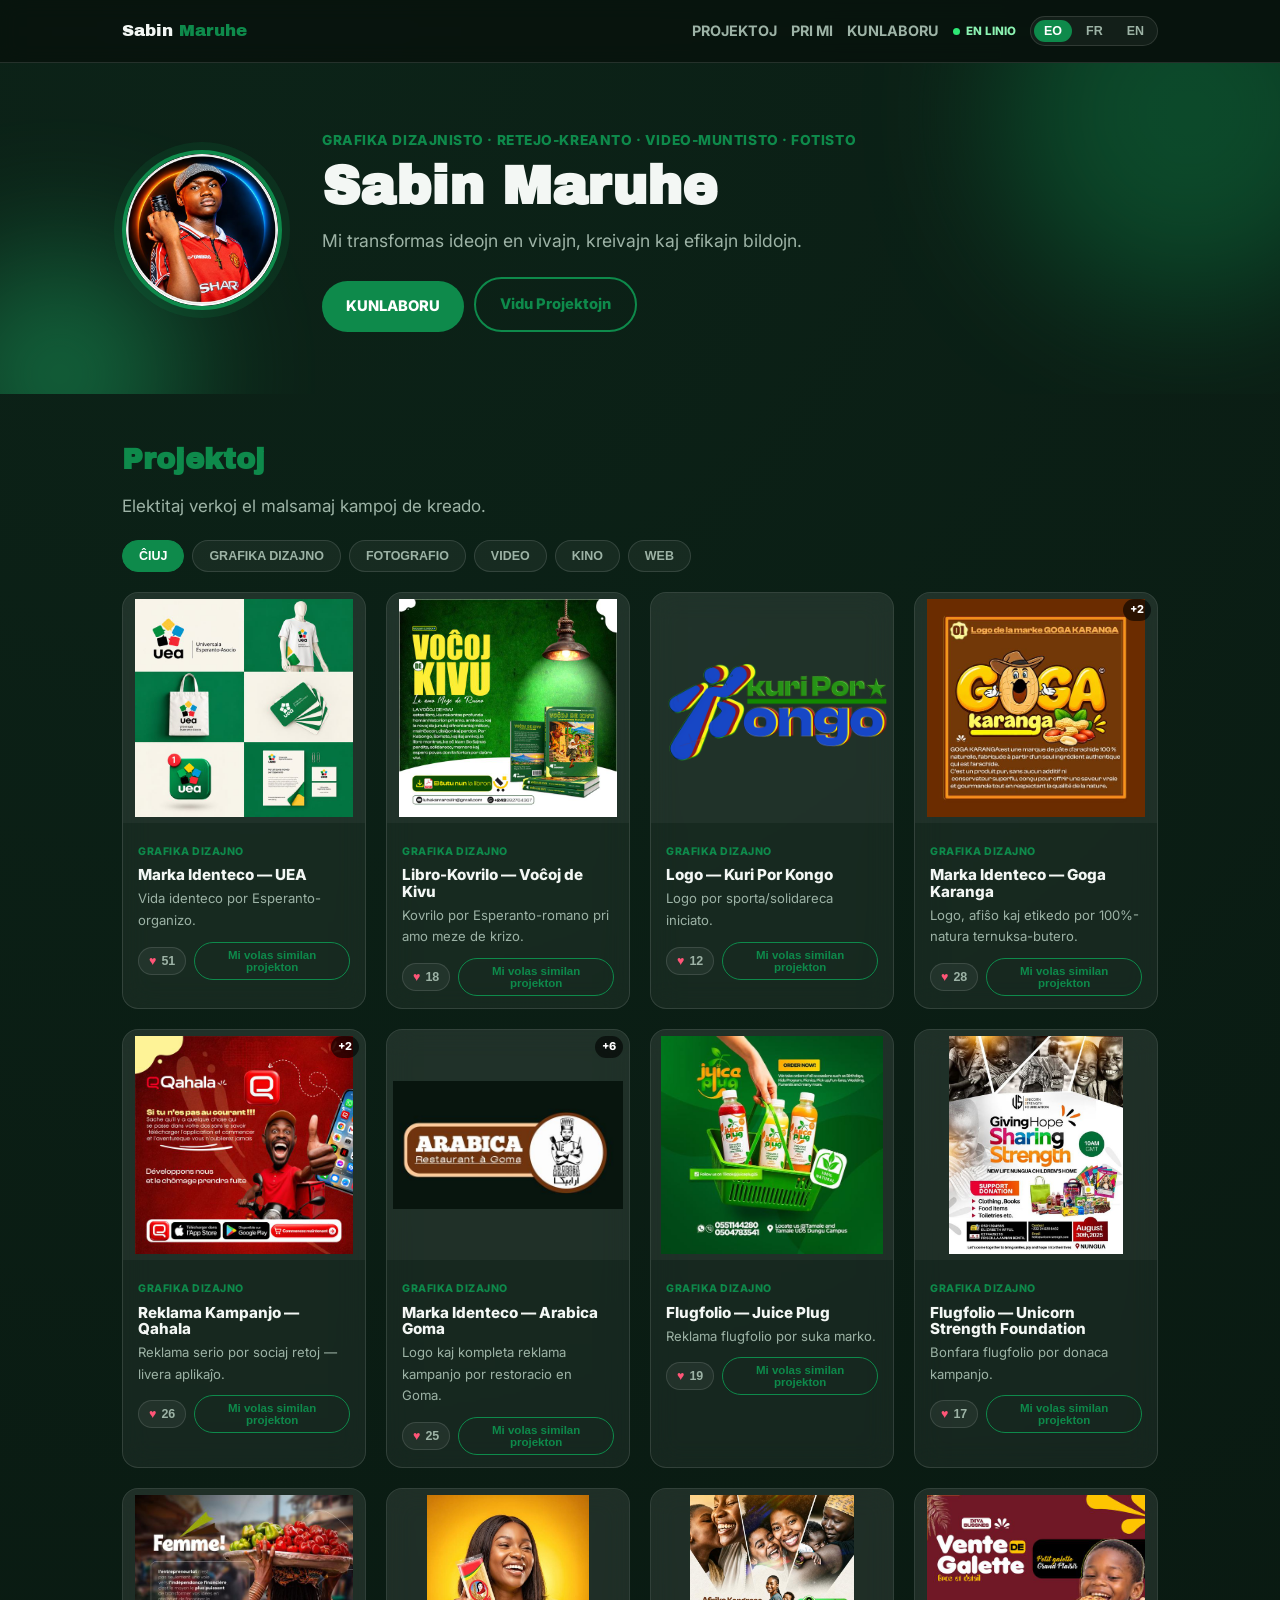
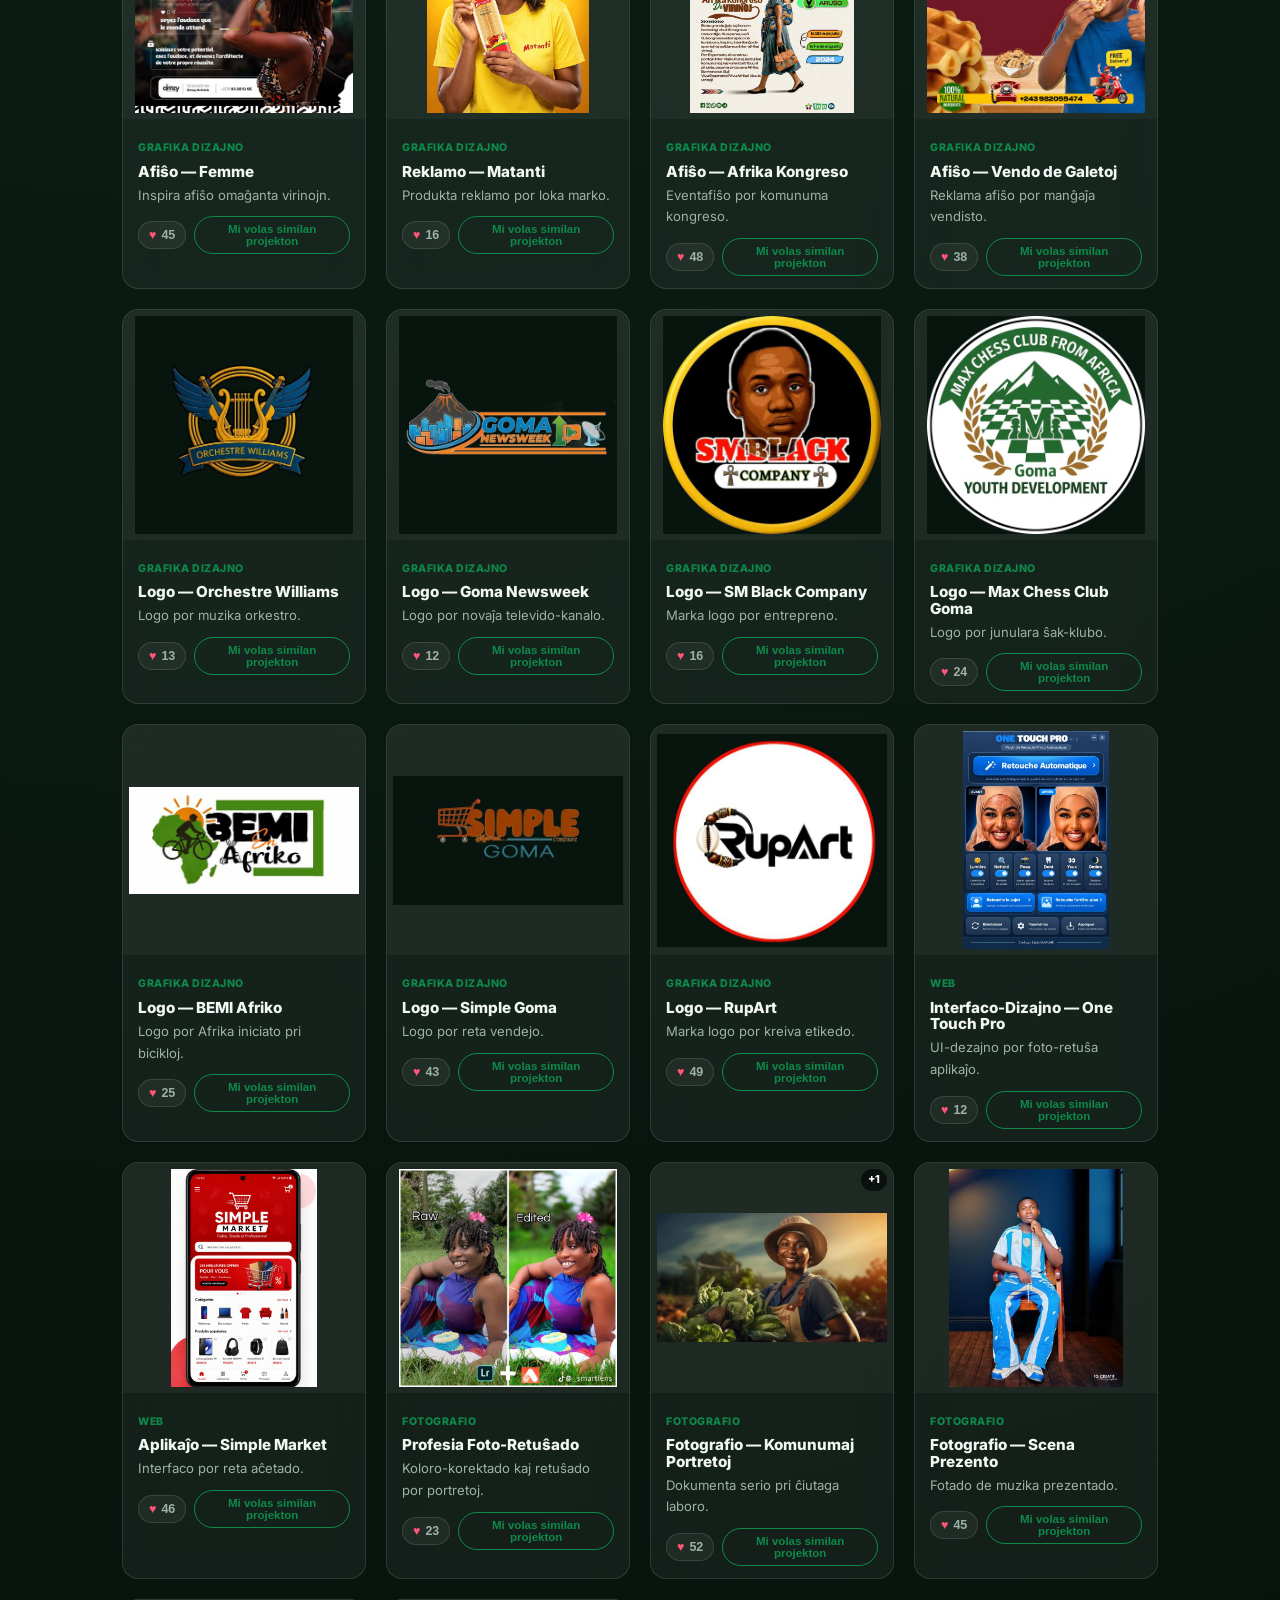
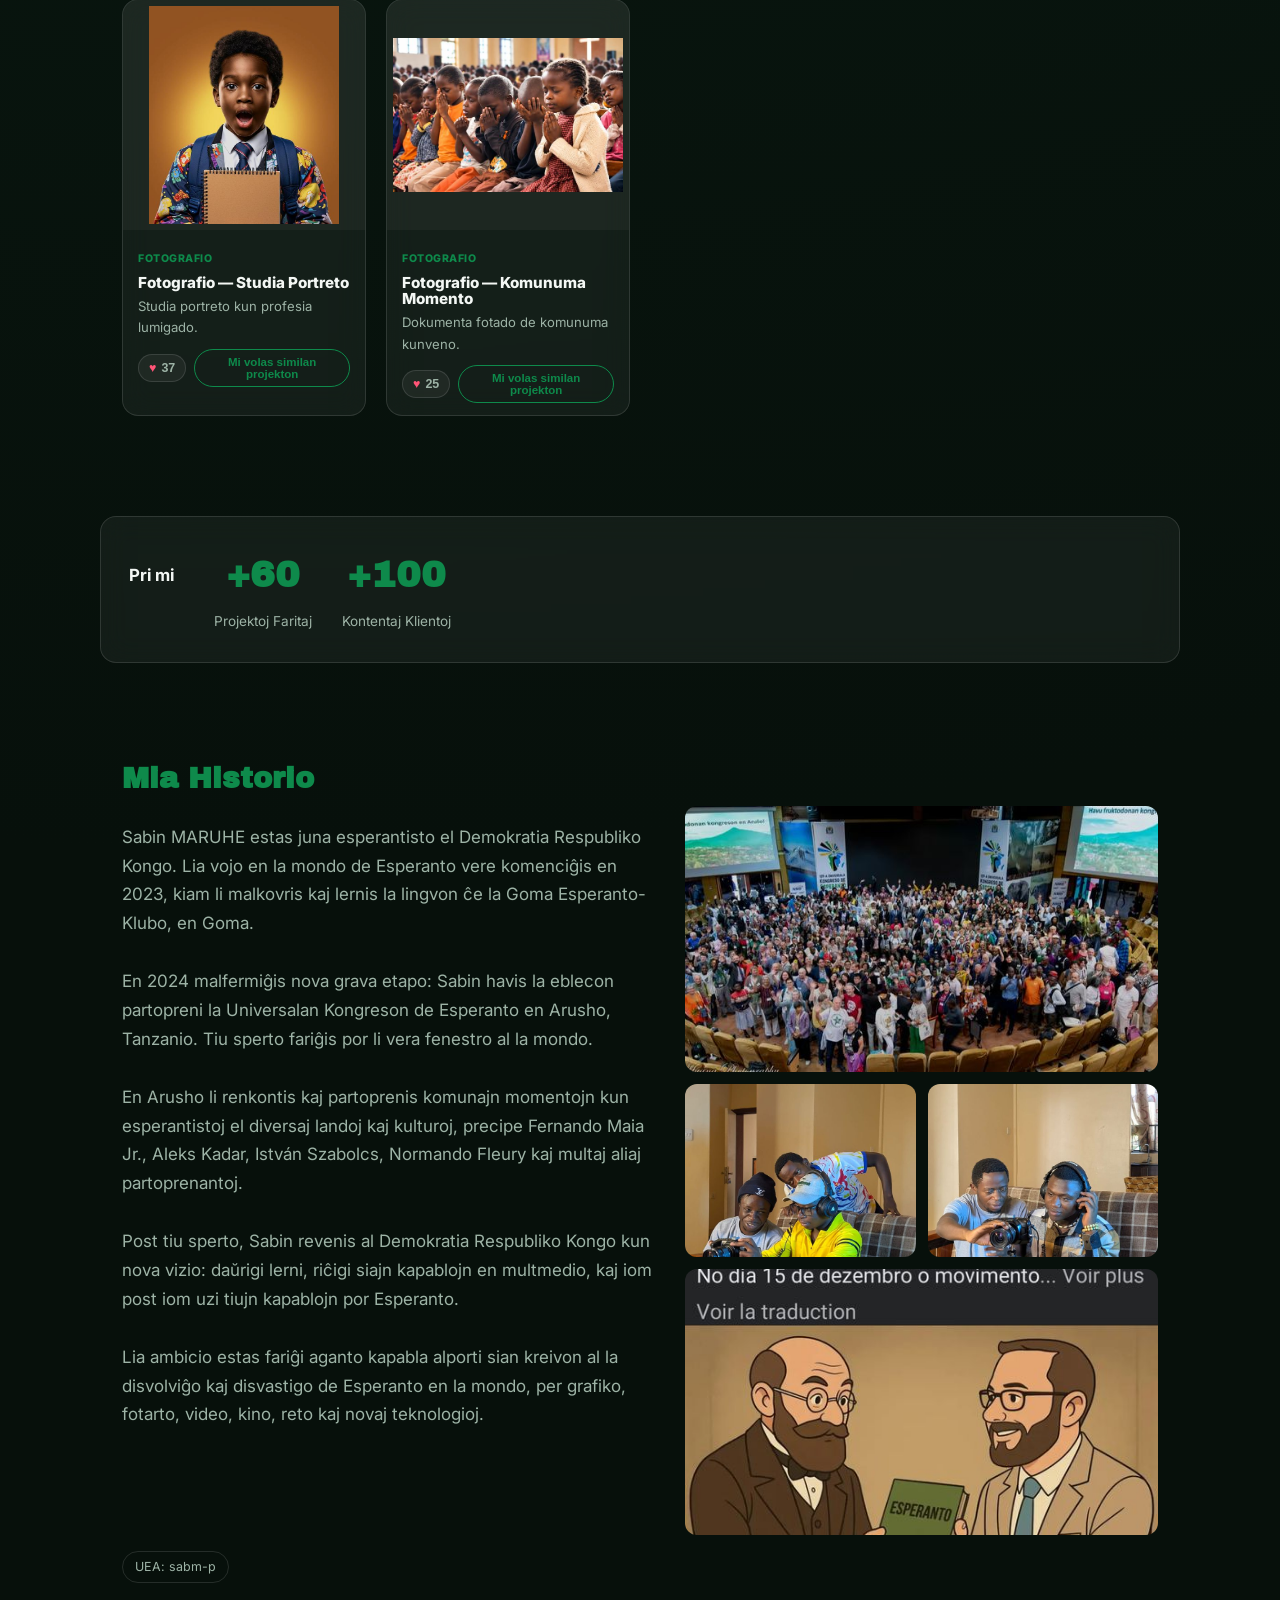
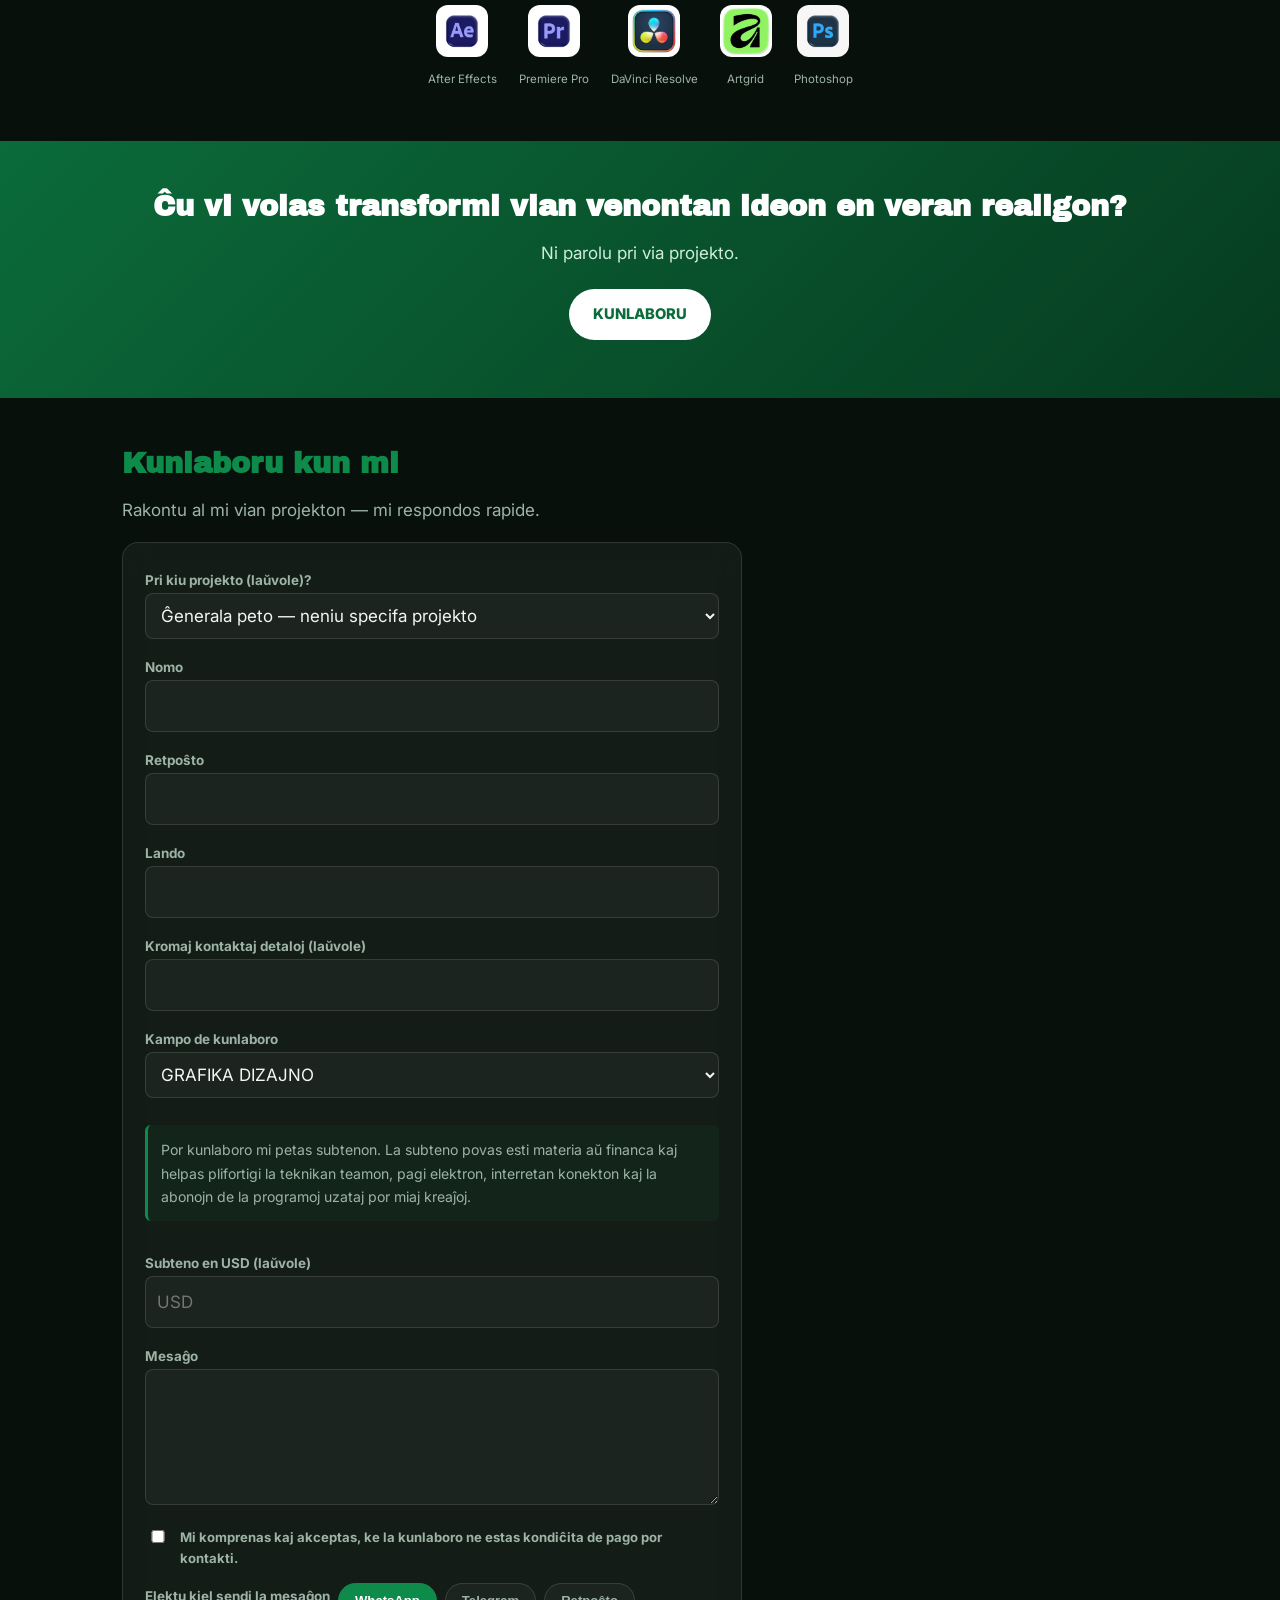
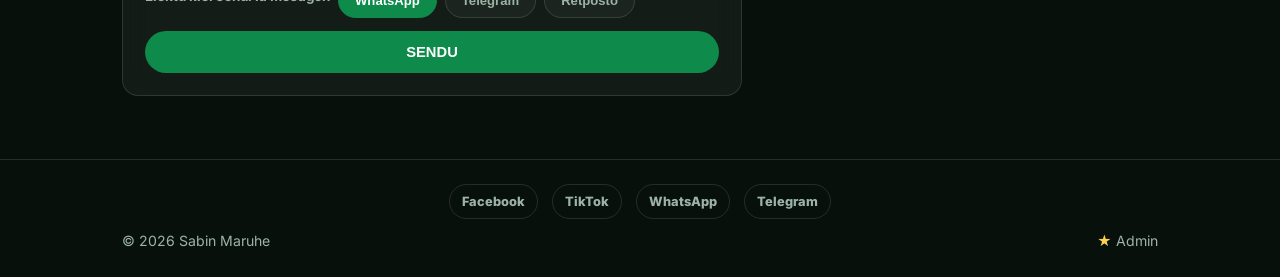
==== commit 9a864699: "Porfolio v5 KUNLABORU" ====
--- a/index.html
+++ b/index.html
@@ -29,6 +29,7 @@
 .langsw button.active{background:var(--g);color:#fff}
 .live{display:inline-flex;align-items:center;gap:6px;font-size:.72rem;font-weight:800;color:#8CF2B2}
 .live i{width:7px;height:7px;border-radius:50%;background:#2ee874;box-shadow:0 0 0 0 rgba(46,232,116,.6);animation:pulse 1.8s infinite}
+.visits{font-size:.72rem;color:var(--muted);font-weight:700}
 @keyframes pulse{70%{box-shadow:0 0 0 7px rgba(46,232,116,0)}}
 header.hero{padding:66px 0 54px;position:relative;overflow:hidden}
 .particles span{position:absolute;bottom:-10px;width:5px;height:5px;background:rgba(14,138,75,.55);border-radius:50%;animation:rise linear infinite}
@@ -58,10 +59,14 @@
 .catbar{display:flex;gap:8px;flex-wrap:wrap;margin:20px 0}
 .catbtn{background:var(--panel);border:1px solid var(--line);color:var(--muted);padding:8px 16px;border-radius:30px;font-weight:700;font-size:.78rem;cursor:pointer}
 .catbtn.active{background:var(--g);color:#fff;border-color:var(--g)}
-.grid{display:grid;gap:18px;grid-template-columns:repeat(auto-fit,minmax(220px,1fr))}
-.card{overflow:hidden;transition:transform .3s,border-color .3s;cursor:pointer}
+.grid{display:grid;gap:20px;grid-template-columns:repeat(auto-fit,minmax(240px,1fr))}
+@media(min-width:900px){.grid{grid-template-columns:repeat(4,1fr)}}
+.card{overflow:hidden;transition:transform .3s,border-color .3s;cursor:pointer;animation:cardin .5s both}
+.card:nth-child(1){animation-delay:.02s}.card:nth-child(2){animation-delay:.06s}.card:nth-child(3){animation-delay:.1s}.card:nth-child(4){animation-delay:.14s}
+.card:nth-child(5){animation-delay:.18s}.card:nth-child(6){animation-delay:.22s}.card:nth-child(7){animation-delay:.26s}.card:nth-child(8){animation-delay:.3s}
+@keyframes cardin{from{opacity:0;transform:translateY(18px)}}
 .card:hover{transform:translateY(-6px);border-color:var(--g)}
-.cardimg{position:relative;height:190px;background:rgba(255,255,255,.035);display:flex;align-items:center;justify-content:center;padding:8px}
+.cardimg{position:relative;height:230px;background:rgba(255,255,255,.035);display:flex;align-items:center;justify-content:center;padding:6px}
 .cardimg img{max-width:100%;max-height:100%;width:auto;height:auto;object-fit:contain;display:block}
 .gcount{position:absolute;top:6px;right:6px;background:rgba(0,0,0,.6);color:#fff;font-size:.68rem;font-weight:800;padding:2px 7px;border-radius:12px;z-index:2}
 .cardbody{padding:12px 15px}
@@ -114,6 +119,31 @@
 .closebar{display:flex;justify-content:flex-end;gap:10px;margin-top:14px}
 .msg{font-size:.84rem;margin-top:10px;color:var(--g)}
 .hidden-field{display:none}
+.cardrow{display:flex;justify-content:space-between;align-items:center;margin-top:10px;gap:8px}
+.likebtn{background:rgba(255,255,255,.05);border:1px solid var(--line);color:var(--muted);padding:6px 10px;border-radius:20px;font-size:.78rem;font-weight:700;cursor:pointer;display:flex;align-items:center;gap:5px;flex:0 0 auto}
+.likebtn .heart{color:#ff5577;transition:transform .25s}
+.likebtn.liked .heart{animation:heartpop .4s}
+@keyframes heartpop{0%{transform:scale(1)}40%{transform:scale(1.5)}100%{transform:scale(1.15)}}
+.similarbtn{background:transparent;border:1px solid var(--g);color:var(--g);padding:6px 10px;border-radius:20px;font-size:.72rem;font-weight:700;cursor:pointer;flex:1 1 auto;text-align:center}
+.similarbtn:hover{background:var(--g);color:#fff}
+.starad{color:#ffd24d}
+#historio .histwrap{display:flex;gap:30px;flex-wrap:wrap;align-items:flex-start}
+#historio .histtext{flex:1 1 380px;color:var(--muted);white-space:pre-line;line-height:1.7}
+#historio .histphotos{flex:1 1 320px;display:grid;gap:12px;grid-template-columns:1fr 1fr}
+#historio .histphotos img{width:100%;border-radius:12px;display:block;object-fit:cover;aspect-ratio:4/3}
+#historio .histphotos img.wide{grid-column:1/-1;aspect-ratio:16/9}
+.uea{display:inline-block;margin-top:16px;font-size:.78rem;color:var(--muted);border:1px solid var(--line);padding:5px 12px;border-radius:20px}
+.tools{display:flex;gap:22px;flex-wrap:wrap;justify-content:center;margin-top:22px}
+.tools div{text-align:center}
+.tools img{width:52px;height:52px;border-radius:12px;display:block;margin:0 auto 6px}
+.tools span{font-size:.72rem;color:var(--muted)}
+@media(max-width:640px){
+  .grid{grid-template-columns:1fr 1fr;gap:10px}
+  .card h3{font-size:.82rem}
+  .pdesc{display:none}
+  .similarbtn{font-size:.62rem;padding:6px 6px}
+  .likebtn{font-size:.68rem;padding:6px 8px}
+}
 @media(prefers-reduced-motion:reduce){*{animation:none!important;transition:none!important}}
 </style>
 </head>
@@ -124,7 +154,8 @@
 <div class="navlinks">
 <a href="#projets" data-i18n="nav_proj"></a><a href="#apropos" data-i18n="nav_about"></a><a href="#collab" data-i18n="nav_collab"></a>
 <span class="live"><i></i><span data-i18n="live"></span></span>
-<div class="langsw"><button type="button" class="langbtn active" data-lang="eo">EO</button><button type="button" class="langbtn" data-lang="fr">FR</button></div>
+<span class="visits" id="visitbadge">👁 <span id="visitcount">—</span></span>
+<div class="langsw"><button type="button" class="langbtn active" data-lang="eo">EO</button><button type="button" class="langbtn" data-lang="fr">FR</button><button type="button" class="langbtn" data-lang="en">EN</button></div>
 </div>
 </div></nav>
 
@@ -147,107 +178,211 @@
 <div class="grid" id="grid">
 <article class="card glass" data-cat="grafika" data-i="0">
 <div class="cardimg"><img id="pimg0" src="[data-uri]" alt=""></div>
-<div class="cardbody"><span class="tag" data-i18n="cat_grafika"></span><h3 id="pt0" data-i18n="p0_t"></h3><p class="pdesc" id="pd0" data-i18n="p0_d"></p></div>
+<div class="cardbody"><span class="tag" data-i18n="cat_grafika"></span><h3 id="pt0" data-i18n="p0_t"></h3><p class="pdesc" id="pd0" data-i18n="p0_d"></p>
+<div class="cardrow">
+<button type="button" class="likebtn" data-i="0" onclick="event.stopPropagation();toggleLike(0)"><span class="heart" id="heart0">♥</span> <span id="likecount0">51</span></button>
+<button type="button" class="similarbtn" data-i="0" onclick="event.stopPropagation();wantSimilar(0)" data-i18n="similar_btn"></button>
+</div></div>
 </article>
 <article class="card glass" data-cat="grafika" data-i="1">
 <div class="cardimg"><img id="pimg1" src="[data-uri]" alt=""></div>
-<div class="cardbody"><span class="tag" data-i18n="cat_grafika"></span><h3 id="pt1" data-i18n="p1_t"></h3><p class="pdesc" id="pd1" data-i18n="p1_d"></p></div>
+<div class="cardbody"><span class="tag" data-i18n="cat_grafika"></span><h3 id="pt1" data-i18n="p1_t"></h3><p class="pdesc" id="pd1" data-i18n="p1_d"></p>
+<div class="cardrow">
+<button type="button" class="likebtn" data-i="1" onclick="event.stopPropagation();toggleLike(1)"><span class="heart" id="heart1">♥</span> <span id="likecount1">18</span></button>
+<button type="button" class="similarbtn" data-i="1" onclick="event.stopPropagation();wantSimilar(1)" data-i18n="similar_btn"></button>
+</div></div>
 </article>
 <article class="card glass" data-cat="grafika" data-i="2">
 <div class="cardimg"><img id="pimg2" src="[data-uri]